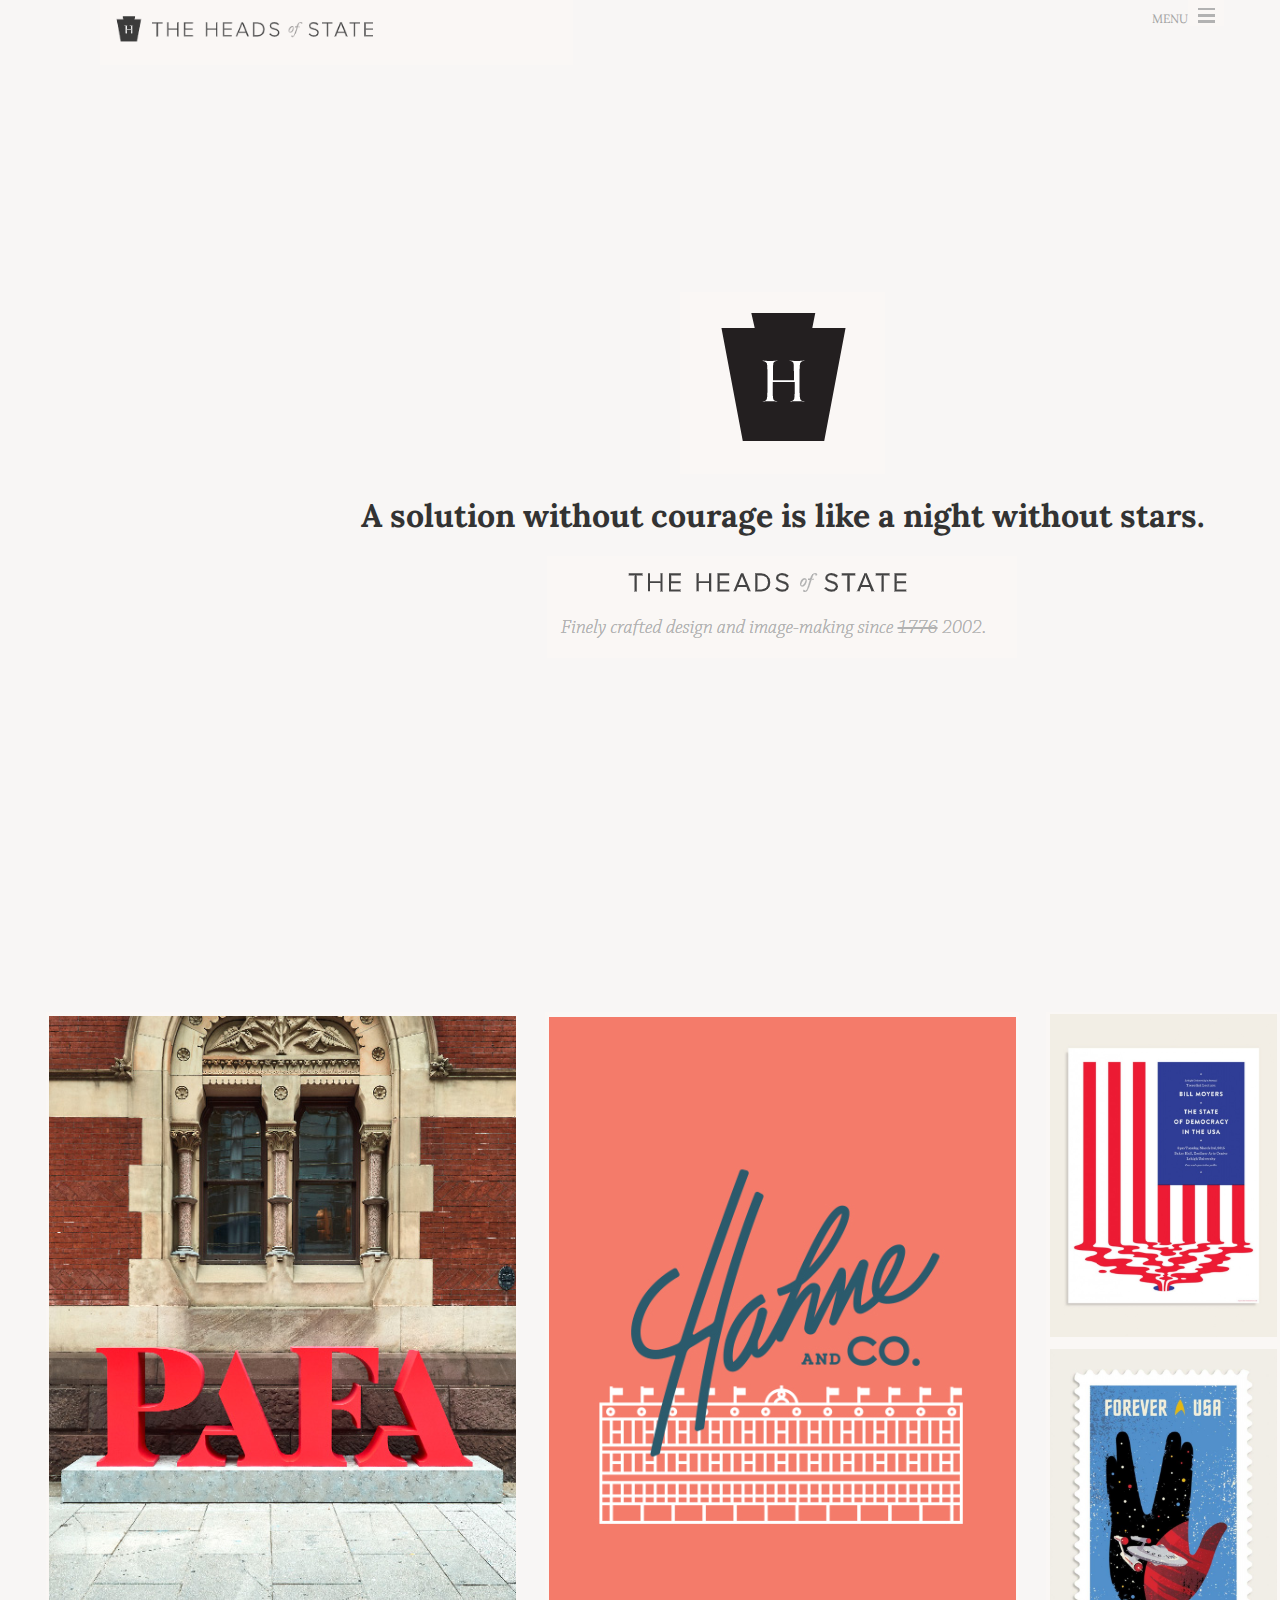
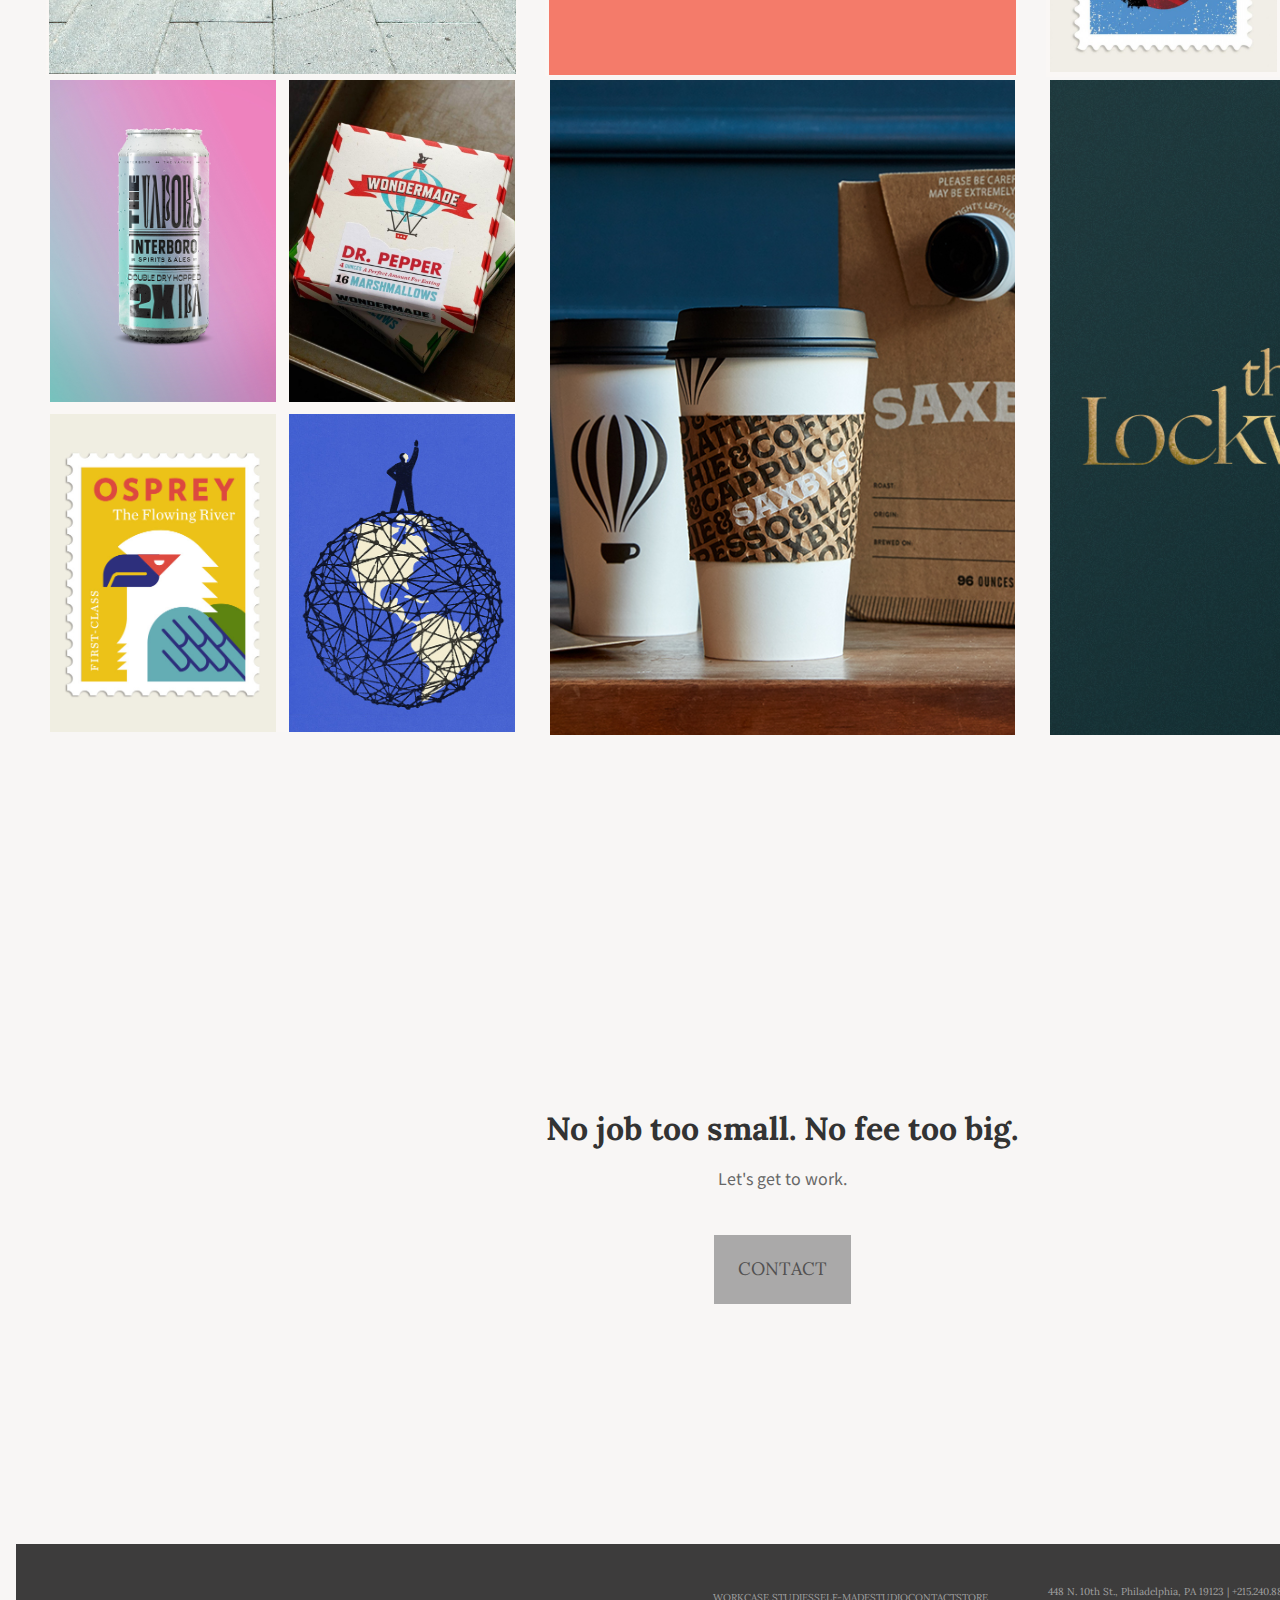
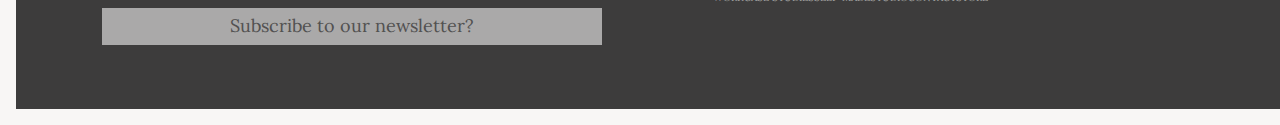
==== index.html @ f1c5b6ec "adding projects to project grid" ====
<!DOCTYPE html>
<html lang="en">
  <head>
    <meta charset="UTF-8">
    <meta name="viewport" content="width=device-width, initial-scale=1.0"/>
    <title>Haley's Website Copy</title>    
    <link href="normalize.css" rel="stylesheet"/>
    <link href="main.css" rel="stylesheet"/>
    <link href="https://fonts.googleapis.com/css?family=Lora|Noto+Sans+JP&display=swap" rel="stylesheet">
  </head>
  <body>
      <div class="container">
        <nav>
            <img class="nav-logo" src="images/navkeystone.png" alt="keystone logo">
           <div class="nav-icon">
                   <p>MENU</p>
                   <img class="menu-icon" src="images/menuicon.png" alt="three line navigation symbol">  
           </div>
         </nav>
        <header>
            <div class="card">
                    <img src="images/headofstatelogo.png">
                    <h1>A solution without courage is like a night without stars.</h1>
                    <img src="images/headofstateyear.png">
            </div>
        </header>
        <section class="card card-projects">
            <div class="item item1">
                <a href="#" ><img src="images/item1.png"></a>
            </div>
            <div class="item item2">
                <img src="images/item2.png">
            </div>
            <div class="item item3">
                <img src="images/item3.png"> 
            </div>
            <div class="item item4">
                <img src="images/item4.png">
            </div>
            <div class="item item5">
                <img src="images/item5.png">
            </div>
            <div class="item item6">
                <img src="images/item6.png">
            </div>
        </section>
        <section>
            <div class="card">
            <h1>No job too small. No fee too big.</h1>
            <p>Let's get to work.</p>
            <button>CONTACT</button>
            </div>
        </section>
        <footer>
            <nav class="footer">
                <button class="button_footer">Subscribe to our newsletter?</button>
                <ul class="container-footer">
                    <li>WORK</li>
                    <li>CASE STUDIES</li>
                    <li>SELF-MADE</li>
                    <li>STUDIO</li>
                    <li>CONTACT</li>
                    <li>STORE</li>
                </ul> 
                <div class="footer-contact"></div>
                <p>448 N. 10th St., Philadelphia, PA 19123 | +215.240.8841</p>
                <p>PROJECTS@THEHEADSOFSTATE.COM</p>
                </div> 
                </nav>
            </footer>
    </body>
    </html>
---- main.css ----
html {
    box-sizing: border-box;
  }

  *,
  *:before,
  *:after {
    box-sizing: inherit;
  }
body{
    font-family: 'Noto Sans JP', sans-serif;
    color: rgb(103, 103, 103);
}
h1{
    font-family: 'Lora', serif;
    color: rgb(51, 51, 51);
}
ul{
    list-style-type: none;
    margin: 1rem;
}
.container{
    display: grid;
    grid-gap: 2rem;
    grid-template-rows: repeat(auto-fit, minmax(100px, 1fr)); 
    background: rgb(248, 246, 245);
}
nav{
    display: flex;
    background-color: rgb(248, 246, 245);
    align-items: stretch;
    flex-direction:row;
    margin-right: 15rem;
    font-family: 'Lora', serif;
    font-size: 12px;
    line-height: 1.1;
    color: rgb(161, 161, 161);
    justify-content: space-evenly;
}
.nav-logo{
    margin-right: 30rem;
    max-height: 65%;
}
.menu-icon{
    display: flex;
    align-items: flex-start;
    margin-right: 0rem;
}
.nav-icon{
    display: flex;
    align-items: flex-start;
    justify-content: right;
    margin-left: 0rem;
}
.card{
    margin: 8rem;
    padding: 2rem;
    display: block;
    text-align: center;
    justify-content: center;
}
.card-projects{
    display:grid;
    grid-template-columns: 500px 500px 500px;
    margin-left: auto;
    margin-right: auto;
    justify-content: center;
}
button{
    font-family: 'Lora', serif;
    font-size: 18px;
    color: rgb(82, 81, 81);
    border: 0;
    text-align: center;
    background: rgb(170, 169, 169);
    padding: 1.5rem;
    margin: 2rem;
}
.button_footer{
    font-family: 'Lora', serif;
    font-size: 18px;
    color: rgb(82, 81, 81);
    border: black 2px;
    text-align: center;
    background: rgb(170, 169, 169);
    padding: .5rem;
    padding-left: 8rem;
    padding-right: 8rem;  
    margin: 2rem;
}   
.container-footer{
    display: flex;
    align-items: stretch;
    flex-direction:row;
    justify-content: space-between;
}

.footer{
    font-size: x-small;
    padding: 2rem;
    background-color: rgb(61, 60, 60);
    flex-flow: wrap;
    margin: 1rem;

}
.footer-contact{
    display: flex;
    align-items: stretch;
    flex-direction:row;
    flex-wrap: wrap;
    justify-content: space-between

}
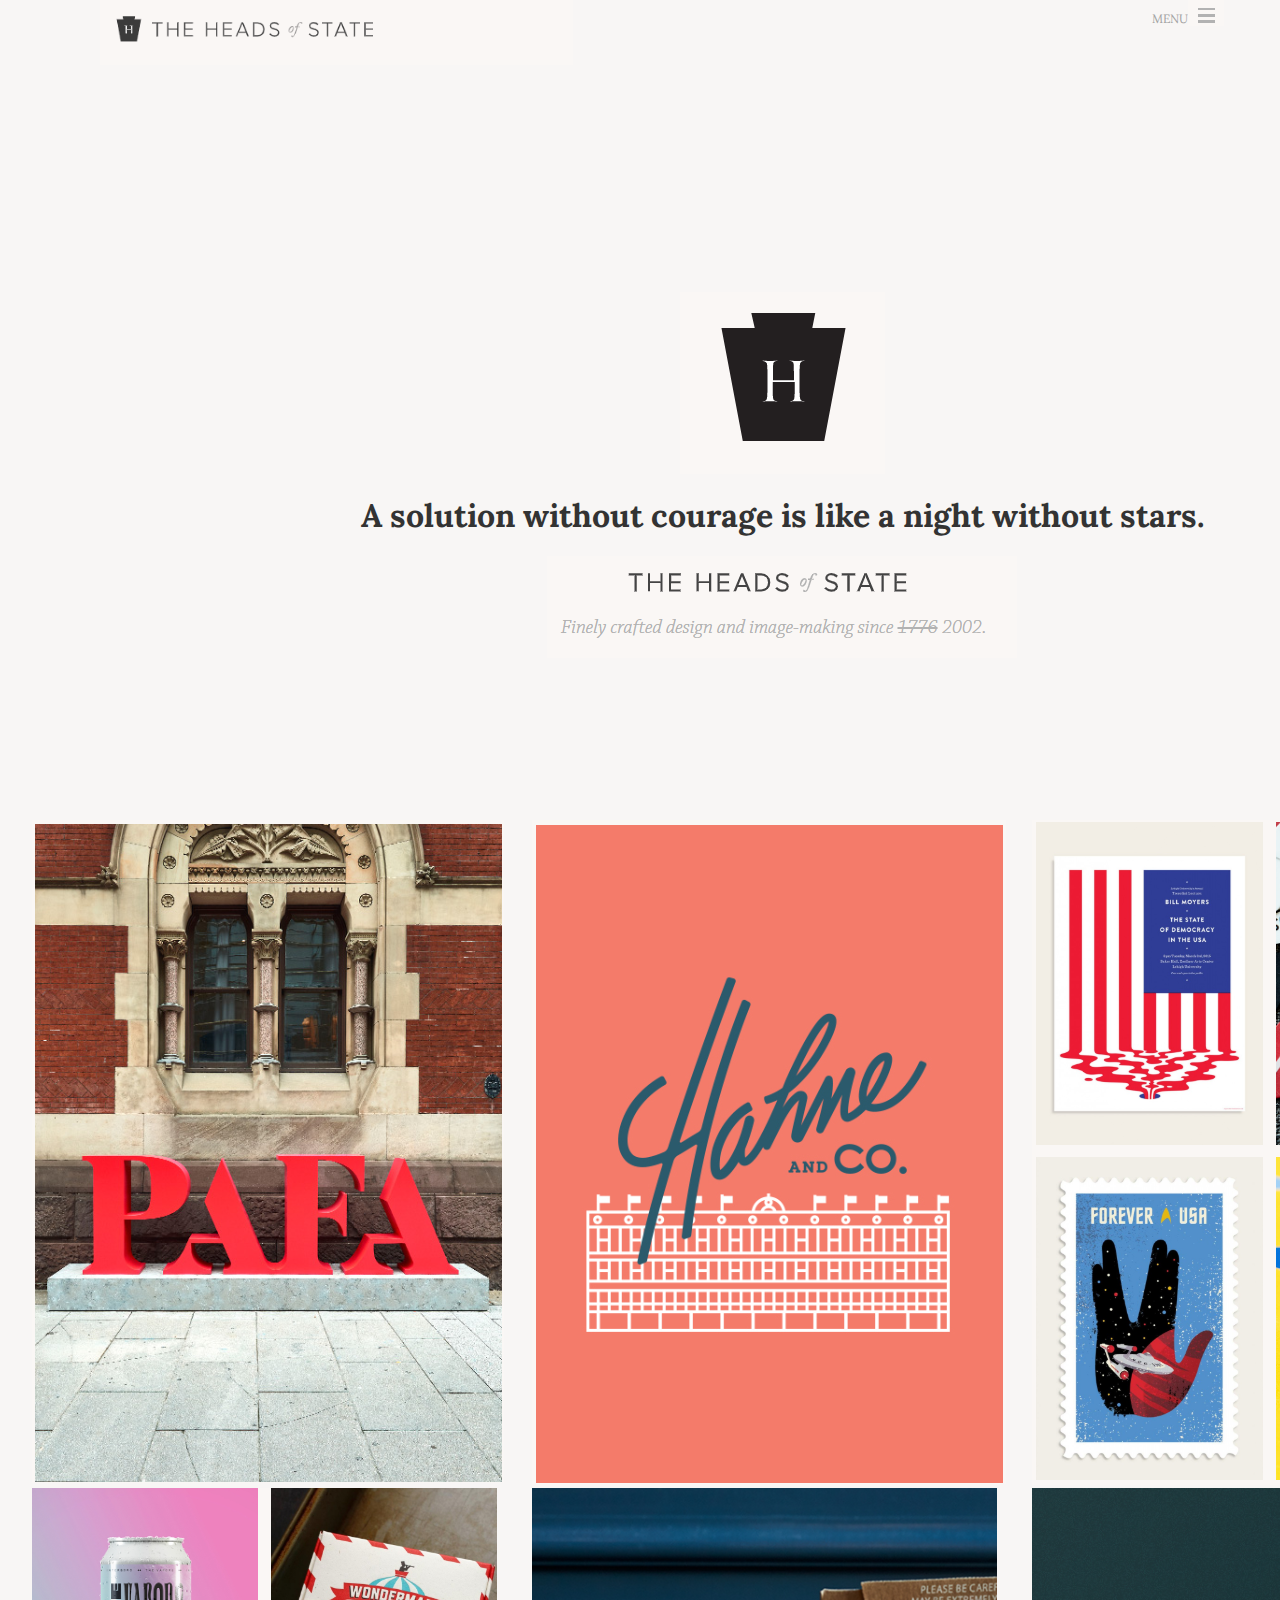
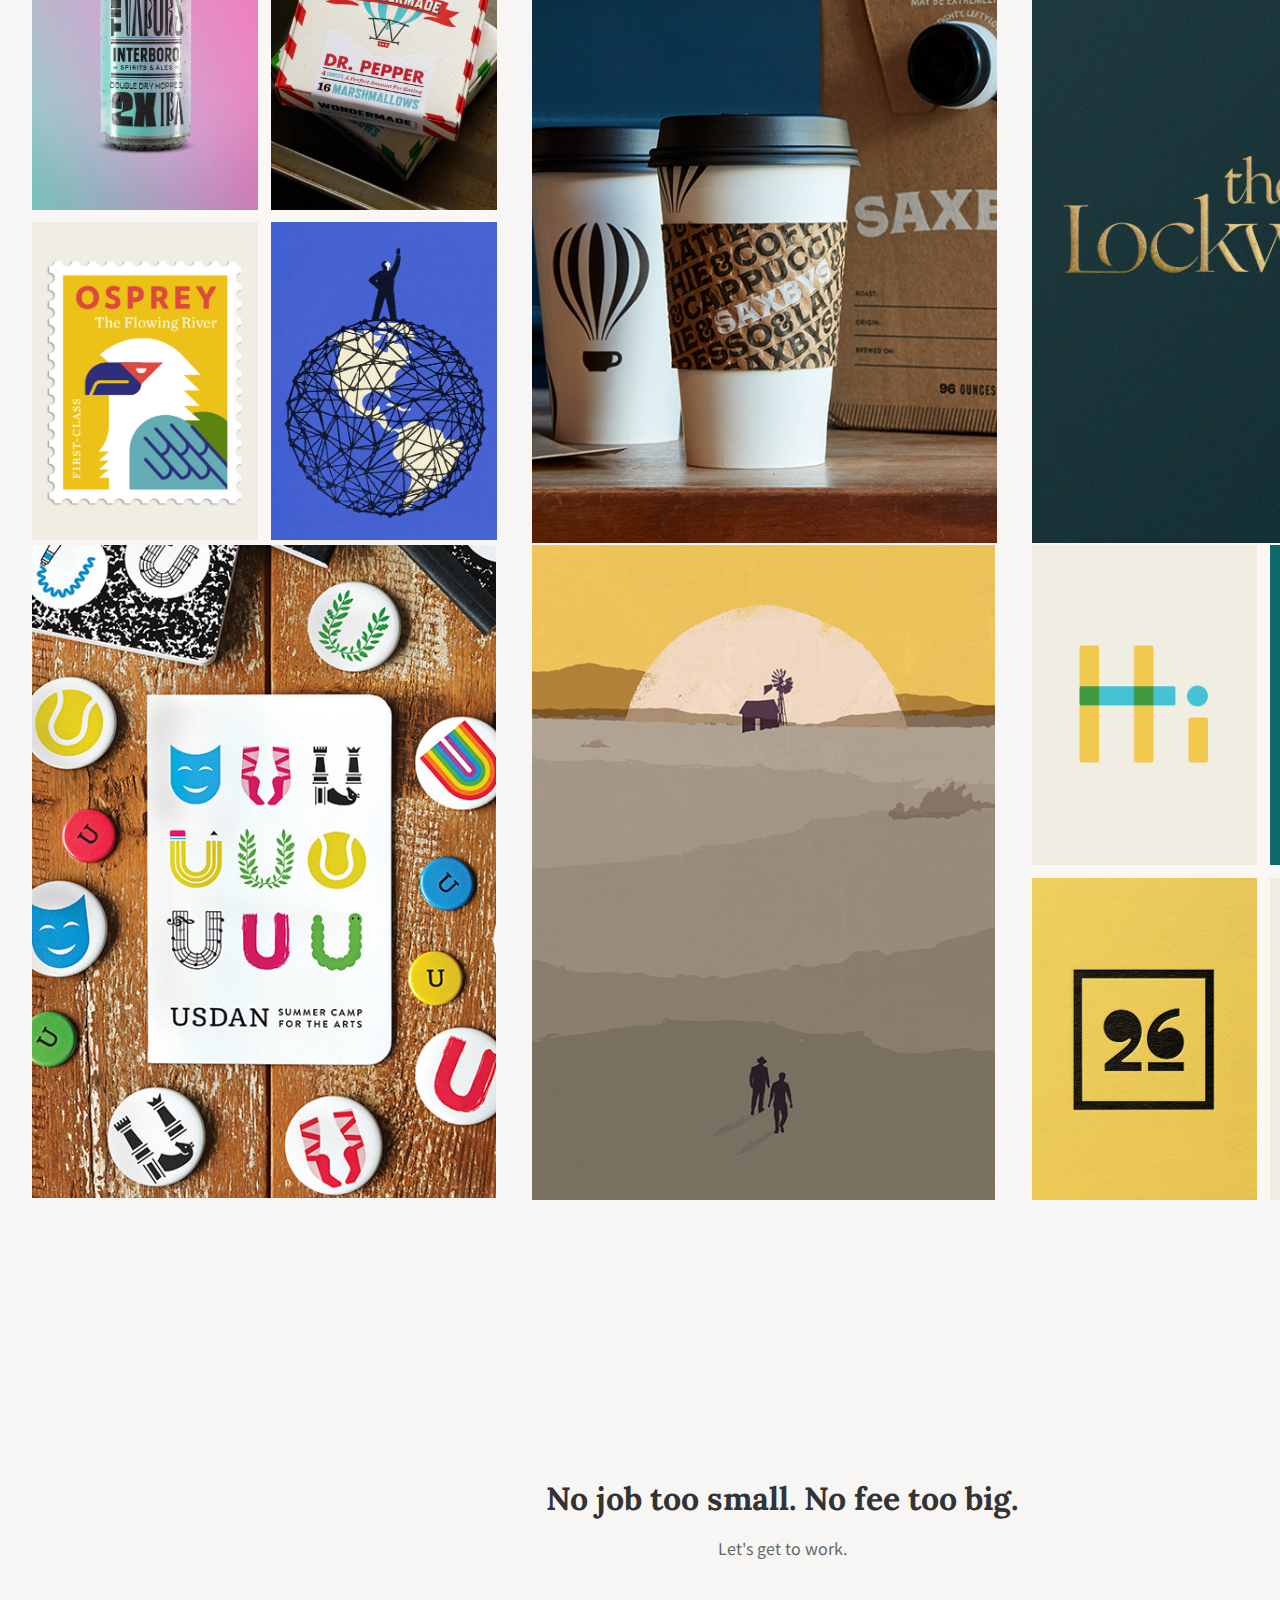
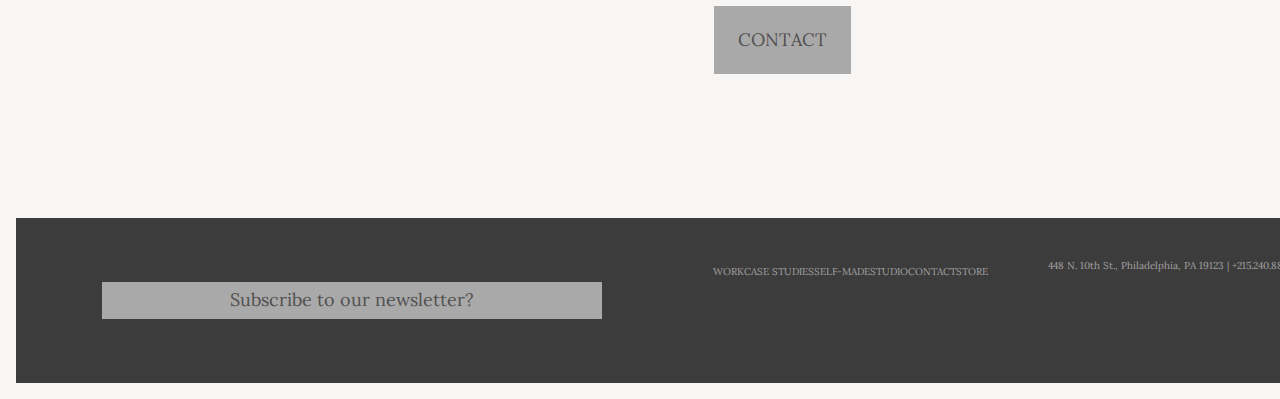
==== commit 10a37f8c: "Adjusted Card Margins and Added More Project Imgs to Grid" ====
--- a/index.html
+++ b/index.html
@@ -43,6 +43,15 @@
             <div class="item item6">
                 <img src="images/item6.png">
             </div>
+            <div class="item item7">
+                <img src="images/item7.png">
+            </div>
+            <div class="item item8">
+                <img src="images/item8.png">
+            </div>
+            <div class="item item9">
+                <img src="images/item9.png">
+            </div>
         </section>
         <section>
             <div class="card">
--- a/main.css
+++ b/main.css
@@ -54,6 +54,7 @@
 }
 .card{
     margin: 8rem;
+    margin-bottom: 2rem;
     padding: 2rem;
     display: block;
     text-align: center;
@@ -62,6 +63,7 @@
 .card-projects{
     display:grid;
     grid-template-columns: 500px 500px 500px;
+    margin-top: 2rem;
     margin-left: auto;
     margin-right: auto;
     justify-content: center;
@@ -75,6 +77,10 @@
     background: rgb(170, 169, 169);
     padding: 1.5rem;
     margin: 2rem;
+}
+.item{
+    max-width: 25%;
+
 }
 .button_footer{
     font-family: 'Lora', serif;
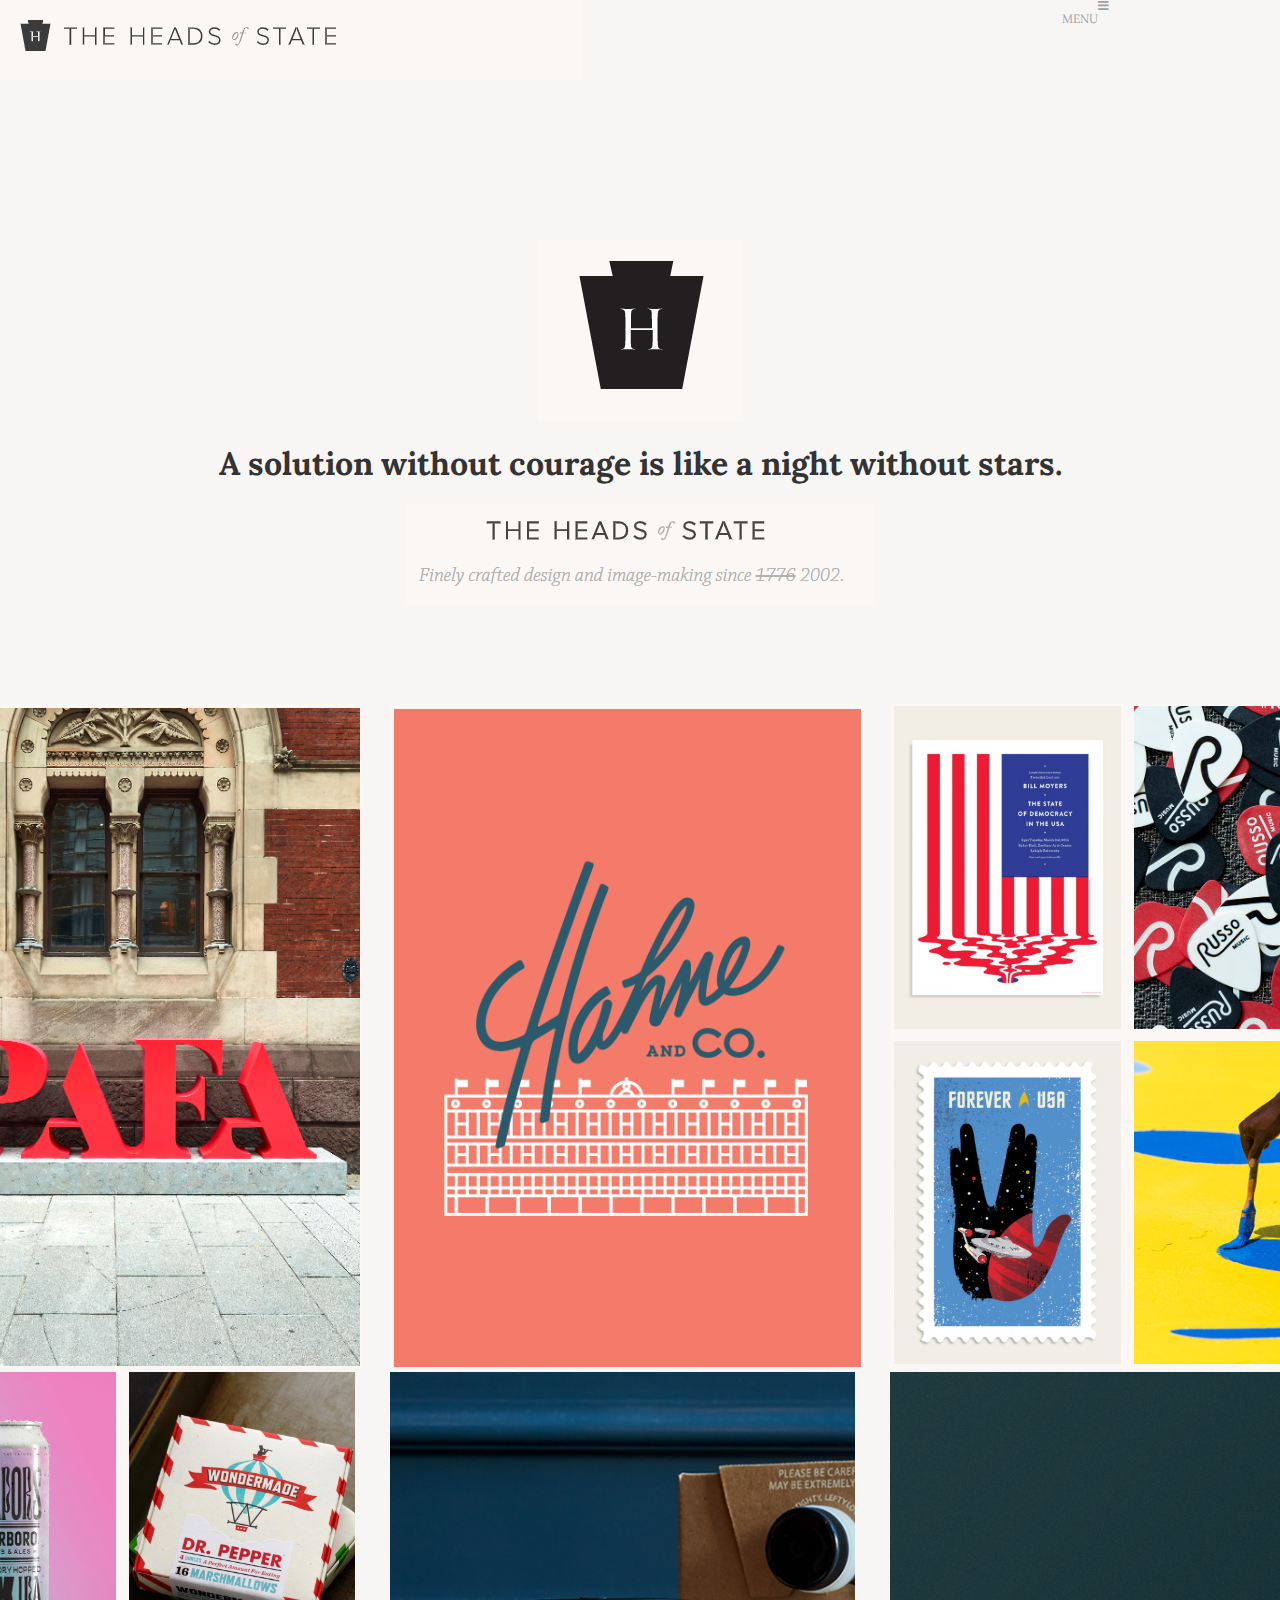
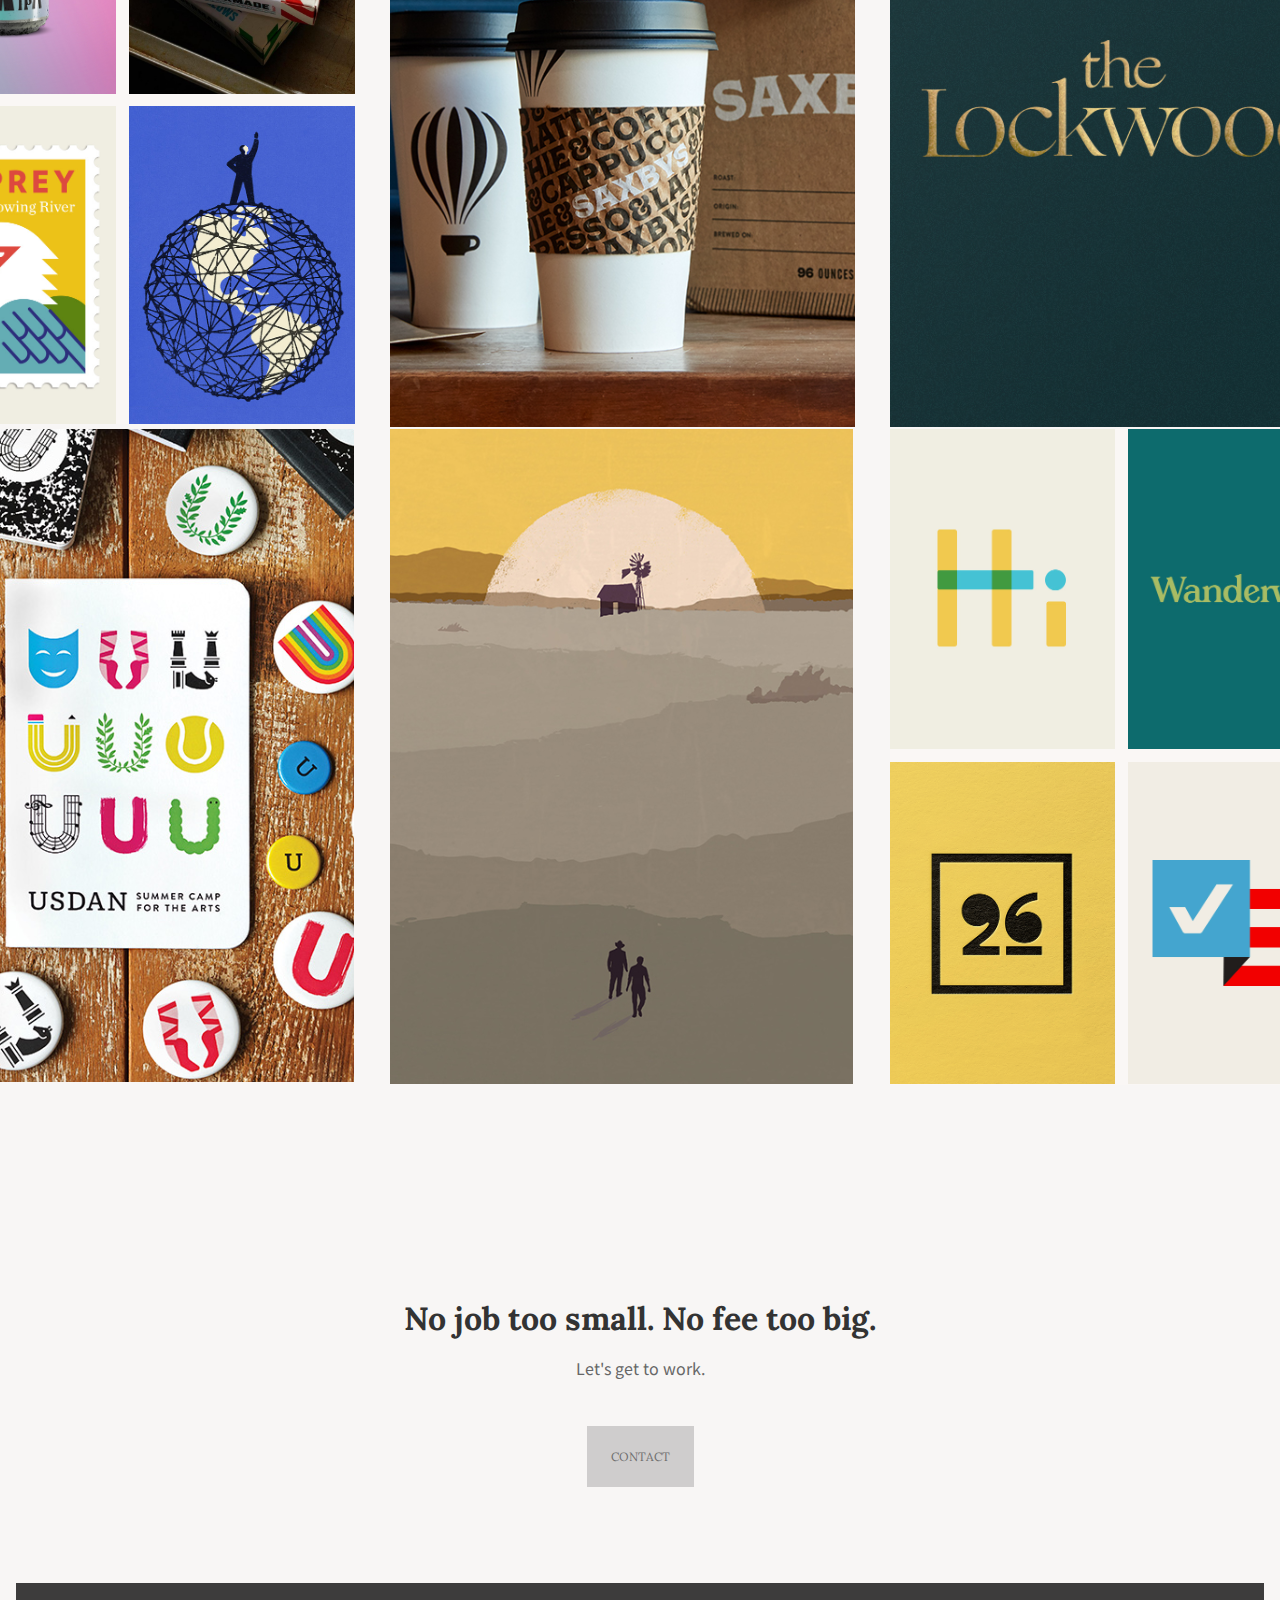
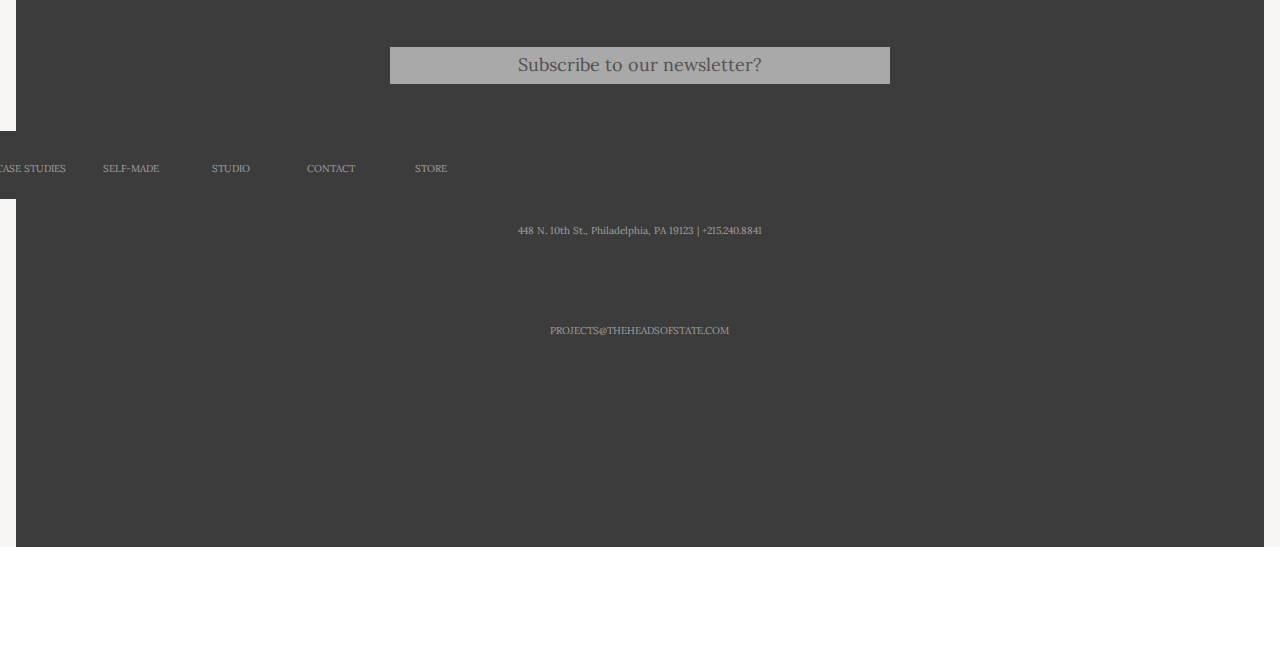
==== commit 37364cbd: "Header on Components Page Fixed" ====
--- a/index.html
+++ b/index.html
@@ -3,10 +3,12 @@
   <head>
     <meta charset="UTF-8">
     <meta name="viewport" content="width=device-width, initial-scale=1.0"/>
-    <title>Haley's Website Copy</title>    
-    <link href="normalize.css" rel="stylesheet"/>
-    <link href="main.css" rel="stylesheet"/>
-    <link href="https://fonts.googleapis.com/css?family=Lora|Noto+Sans+JP&display=swap" rel="stylesheet">
+    <title>Haley's Website Copy</title>
+    <link href="https://fonts.googleapis.com/css?family=Lora%7CNoto+Sans+JP&display=swap" rel="stylesheet"> 
+    <link href="https://fonts.googleapis.com/css?family=Lora|Noto+Sans+JP&display=swap" rel="stylesheet">   
+    <link href="css/normalize.css" rel="stylesheet"/>
+    <link href="css/main.css" rel="stylesheet"/>
+    <link href="fonts/css/all.min.css" rel="stylesheet"/>
   </head>
   <body>
       <div class="container">
@@ -14,43 +16,44 @@
             <img class="nav-logo" src="images/navkeystone.png" alt="keystone logo">
            <div class="nav-icon">
                    <p>MENU</p>
-                   <img class="menu-icon" src="images/menuicon.png" alt="three line navigation symbol">  
+                   <i class="fas fa-bars"></i>
+
            </div>
          </nav>
         <header>
             <div class="card">
-                    <img src="images/headofstatelogo.png">
+                    <img src="images/headofstatelogo.png" alt="head of state logo">
                     <h1>A solution without courage is like a night without stars.</h1>
-                    <img src="images/headofstateyear.png">
+                    <img src="images/headofstateyear.png" alt="head of state year of creation">
             </div>
         </header>
         <section class="card card-projects">
             <div class="item item1">
-                <a href="#" ><img src="images/item1.png"></a>
+                <a href="#" ><img src="images/item1.png" alt="PAFA Project"></a>
             </div>
             <div class="item item2">
-                <img src="images/item2.png">
+                <img src="images/item2.png" alt="hahn and co. project">
             </div>
             <div class="item item3">
-                <img src="images/item3.png"> 
+                <img src="images/item3.png" alt="project image cluster"> 
             </div>
             <div class="item item4">
-                <img src="images/item4.png">
+                <img src="images/item4.png" alt="project image cluster">
             </div>
             <div class="item item5">
-                <img src="images/item5.png">
+                <img src="images/item5.png" alt="saxby's project'">
             </div>
             <div class="item item6">
-                <img src="images/item6.png">
+                <img src="images/item6.png" alt="the lockwood project">
             </div>
             <div class="item item7">
-                <img src="images/item7.png">
+                <img src="images/item7.png" alt="USDAN summer camp Project">
             </div>
             <div class="item item8">
-                <img src="images/item8.png">
+                <img src="images/item8.png" alt="penguin classics project">
             </div>
             <div class="item item9">
-                <img src="images/item9.png">
+                <img src="images/item9.png" alt="project cluster image">
             </div>
         </section>
         <section>
@@ -61,22 +64,22 @@
             </div>
         </section>
         <footer>
-            <nav class="footer">
+            <nav class=" container-footer">
+                <div class="object1">
                 <button class="button_footer">Subscribe to our newsletter?</button>
-                <ul class="container-footer">
-                    <li>WORK</li>
-                    <li>CASE STUDIES</li>
-                    <li>SELF-MADE</li>
-                    <li>STUDIO</li>
-                    <li>CONTACT</li>
-                    <li>STORE</li>
+            </div>
+                <ul class="container-menu">
+                    <li class="object2">WORK</li>
+                    <li class="object3">CASE STUDIES</li>
+                    <li class="object4">SELF-MADE</li>
+                    <li class="object6">STUDIO</li>
+                    <li class="object7">CONTACT</li>
+                    <li class="object8">STORE</li>
                 </ul> 
-                <div class="footer-contact"></div>
-                <p>448 N. 10th St., Philadelphia, PA 19123 | +215.240.8841</p>
-                <p>PROJECTS@THEHEADSOFSTATE.COM</p>
-                </div> 
-                </nav>
-            </footer>
+                <p class="object9">448 N. 10th St., Philadelphia, PA 19123 | +215.240.8841</p>
+                <p class="object10">PROJECTS@THEHEADSOFSTATE.COM</p>
+            </nav>
+        </footer>
     </body>
     </html>
             
--- a/css/main.css
+++ b/css/main.css
@@ -0,0 +1,150 @@
+html {
+    box-sizing: border-box;
+  }
+
+  *,
+  *:before,
+  *:after {
+    box-sizing: inherit;
+  }
+body{
+    font-family: 'Noto Sans JP', sans-serif;
+    color: rgb(103, 103, 103);
+}
+h1{
+    font-family: 'Lora', serif;
+    color: rgb(51, 51, 51);
+}
+ul{
+    list-style-type: none;
+    justify-items: center;
+    margin: 1rem;
+}
+.container{
+ 
+    background: rgb(248, 246, 245);
+}
+nav{
+    display: flex;
+    background-color: rgb(248, 246, 245);
+    align-items: stretch;
+    flex-direction:row;
+    margin-right: 15rem;
+    font-family: 'Lora', serif;
+    font-size: 12px;
+    line-height: 1.1;
+    color: rgb(161, 161, 161);
+    justify-content: space-evenly;
+}
+.nav-logo{
+    margin-right: 30rem;
+    max-height: 65%;
+}
+.menu-icon{
+    display: flex;
+    align-items: flex-start;
+    margin-right: 0rem;
+}
+.nav-icon{
+    display: flex;
+    align-items: flex-start;
+    justify-content: right;
+    margin-left: 0rem;
+}
+.card{
+    margin: 8rem;
+    margin-bottom: 2rem;
+    padding: 2rem;
+    display: block;
+    text-align: center;
+    justify-content: center;
+}
+.card-projects{
+    display:grid;
+    grid-template-columns: 500px 500px 500px;
+    margin-top: 2rem;
+    margin-left: auto;
+    margin-right: auto;
+    justify-content: center;
+}
+button{
+    font-family: 'Lora', serif;
+    font-size: 12px;
+    color: rgb(110, 109, 109);
+    border: 0;
+    text-align: center;
+    background: rgb(207, 205, 205);
+    padding: 1.5rem;
+    margin: 2rem;
+}
+.item{
+    max-width: 25%;
+
+}
+.button_footer{
+    font-family: 'Lora', serif;
+    font-size: 18px;
+    color: rgb(82, 81, 81);
+    border: black 2px;
+    text-align: center;
+    background: rgb(170, 169, 169);
+    padding: .5rem;
+    padding-left: 8rem;
+    padding-right: 8rem;  
+    margin: 2rem;
+}   
+.container-footer{
+    display: grid;
+    grid-template-columns: 100px 100px 100px 100px 100px 100px;
+    grid-template-rows: 100px 100px 100px 100px 100px;
+    align-items: stretch;
+    justify-items: center;
+    font-size: x-small;
+    padding: 2rem;
+    background-color: rgb(61, 60, 60);
+    flex-flow: wrap;
+    margin: 1rem;
+}
+.container-menu{
+    display: grid;
+    grid-template-columns: 100px 100px 100px 100px 100px 100px;
+    grid-template-rows: 100px 100px 100px 100px 100px;
+    align-items: stretch;
+    justify-items: center;
+    font-size: x-small;
+    padding: 2rem;
+    background-color: rgb(61, 60, 60);
+    margin-left: 8rem;
+    margin-right: 8rem;
+}
+
+.object1{
+    grid-column: span 6;
+}
+.object2{
+    grid-row: span 6;
+}
+.object3{
+    grid-row: span 6;
+}
+.object4{
+    grid-row: span 6;
+}
+.object5{
+    grid-row: span 6;
+}
+.object6{
+    grid-row: span 6;
+}
+.object7{
+    grid-row: span 6;
+}
+.object8{
+    grid-row: span 6;
+}
+.object9{
+    grid-column: span 6;
+}
+.object10{
+    grid-column: span 6;
+}--- a/fonts/css/all.min.css
+++ b/fonts/css/all.min.css
@@ -0,0 +1,5 @@
+/*!
+ * Font Awesome Free 5.11.2 by @fontawesome - https://fontawesome.com
+ * License - https://fontawesome.com/license/free (Icons: CC BY 4.0, Fonts: SIL OFL 1.1, Code: MIT License)
+ */
+.fa,.fab,.fad,.fal,.far,.fas{-moz-osx-font-smoothing:grayscale;-webkit-font-smoothing:antialiased;display:inline-block;font-style:normal;font-variant:normal;text-rendering:auto;line-height:1}.fa-lg{font-size:1.33333em;line-height:.75em;vertical-align:-.0667em}.fa-xs{font-size:.75em}.fa-sm{font-size:.875em}.fa-1x{font-size:1em}.fa-2x{font-size:2em}.fa-3x{font-size:3em}.fa-4x{font-size:4em}.fa-5x{font-size:5em}.fa-6x{font-size:6em}.fa-7x{font-size:7em}.fa-8x{font-size:8em}.fa-9x{font-size:9em}.fa-10x{font-size:10em}.fa-fw{text-align:center;width:1.25em}.fa-ul{list-style-type:none;margin-left:2.5em;padding-left:0}.fa-ul>li{position:relative}.fa-li{left:-2em;position:absolute;text-align:center;width:2em;line-height:inherit}.fa-border{border:.08em solid #eee;border-radius:.1em;padding:.2em .25em .15em}.fa-pull-left{float:left}.fa-pull-right{float:right}.fa.fa-pull-left,.fab.fa-pull-left,.fal.fa-pull-left,.far.fa-pull-left,.fas.fa-pull-left{margin-right:.3em}.fa.fa-pull-right,.fab.fa-pull-right,.fal.fa-pull-right,.far.fa-pull-right,.fas.fa-pull-right{margin-left:.3em}.fa-spin{-webkit-animation:fa-spin 2s linear infinite;animation:fa-spin 2s linear infinite}.fa-pulse{-webkit-animation:fa-spin 1s steps(8) infinite;animation:fa-spin 1s steps(8) infinite}@-webkit-keyframes fa-spin{0%{-webkit-transform:rotate(0deg);transform:rotate(0deg)}to{-webkit-transform:rotate(1turn);transform:rotate(1turn)}}@keyframes fa-spin{0%{-webkit-transform:rotate(0deg);transform:rotate(0deg)}to{-webkit-transform:rotate(1turn);transform:rotate(1turn)}}.fa-rotate-90{-ms-filter:"progid:DXImageTransform.Microsoft.BasicImage(rotation=1)";-webkit-transform:rotate(90deg);transform:rotate(90deg)}.fa-rotate-180{-ms-filter:"progid:DXImageTransform.Microsoft.BasicImage(rotation=2)";-webkit-transform:rotate(180deg);transform:rotate(180deg)}.fa-rotate-270{-ms-filter:"progid:DXImageTransform.Microsoft.BasicImage(rotation=3)";-webkit-transform:rotate(270deg);transform:rotate(270deg)}.fa-flip-horizontal{-ms-filter:"progid:DXImageTransform.Microsoft.BasicImage(rotation=0, mirror=1)";-webkit-transform:scaleX(-1);transform:scaleX(-1)}.fa-flip-vertical{-webkit-transform:scaleY(-1);transform:scaleY(-1)}.fa-flip-both,.fa-flip-horizontal.fa-flip-vertical,.fa-flip-vertical{-ms-filter:"progid:DXImageTransform.Microsoft.BasicImage(rotation=2, mirror=1)"}.fa-flip-both,.fa-flip-horizontal.fa-flip-vertical{-webkit-transform:scale(-1);transform:scale(-1)}:root .fa-flip-both,:root .fa-flip-horizontal,:root .fa-flip-vertical,:root .fa-rotate-90,:root .fa-rotate-180,:root .fa-rotate-270{-webkit-filter:none;filter:none}.fa-stack{display:inline-block;height:2em;line-height:2em;position:relative;vertical-align:middle;width:2.5em}.fa-stack-1x,.fa-stack-2x{left:0;position:absolute;text-align:center;width:100%}.fa-stack-1x{line-height:inherit}.fa-stack-2x{font-size:2em}.fa-inverse{color:#fff}.fa-500px:before{content:"\f26e"}.fa-accessible-icon:before{content:"\f368"}.fa-accusoft:before{content:"\f369"}.fa-acquisitions-incorporated:before{content:"\f6af"}.fa-ad:before{content:"\f641"}.fa-address-book:before{content:"\f2b9"}.fa-address-card:before{content:"\f2bb"}.fa-adjust:before{content:"\f042"}.fa-adn:before{content:"\f170"}.fa-adobe:before{content:"\f778"}.fa-adversal:before{content:"\f36a"}.fa-affiliatetheme:before{content:"\f36b"}.fa-air-freshener:before{content:"\f5d0"}.fa-airbnb:before{content:"\f834"}.fa-algolia:before{content:"\f36c"}.fa-align-center:before{content:"\f037"}.fa-align-justify:before{content:"\f039"}.fa-align-left:before{content:"\f036"}.fa-align-right:before{content:"\f038"}.fa-alipay:before{content:"\f642"}.fa-allergies:before{content:"\f461"}.fa-amazon:before{content:"\f270"}.fa-amazon-pay:before{content:"\f42c"}.fa-ambulance:before{content:"\f0f9"}.fa-american-sign-language-interpreting:before{content:"\f2a3"}.fa-amilia:before{content:"\f36d"}.fa-anchor:before{content:"\f13d"}.fa-android:before{content:"\f17b"}.fa-angellist:before{content:"\f209"}.fa-angle-double-down:before{content:"\f103"}.fa-angle-double-left:before{content:"\f100"}.fa-angle-double-right:before{content:"\f101"}.fa-angle-double-up:before{content:"\f102"}.fa-angle-down:before{content:"\f107"}.fa-angle-left:before{content:"\f104"}.fa-angle-right:before{content:"\f105"}.fa-angle-up:before{content:"\f106"}.fa-angry:before{content:"\f556"}.fa-angrycreative:before{content:"\f36e"}.fa-angular:before{content:"\f420"}.fa-ankh:before{content:"\f644"}.fa-app-store:before{content:"\f36f"}.fa-app-store-ios:before{content:"\f370"}.fa-apper:before{content:"\f371"}.fa-apple:before{content:"\f179"}.fa-apple-alt:before{content:"\f5d1"}.fa-apple-pay:before{content:"\f415"}.fa-archive:before{content:"\f187"}.fa-archway:before{content:"\f557"}.fa-arrow-alt-circle-down:before{content:"\f358"}.fa-arrow-alt-circle-left:before{content:"\f359"}.fa-arrow-alt-circle-right:before{content:"\f35a"}.fa-arrow-alt-circle-up:before{content:"\f35b"}.fa-arrow-circle-down:before{content:"\f0ab"}.fa-arrow-circle-left:before{content:"\f0a8"}.fa-arrow-circle-right:before{content:"\f0a9"}.fa-arrow-circle-up:before{content:"\f0aa"}.fa-arrow-down:before{content:"\f063"}.fa-arrow-left:before{content:"\f060"}.fa-arrow-right:before{content:"\f061"}.fa-arrow-up:before{content:"\f062"}.fa-arrows-alt:before{content:"\f0b2"}.fa-arrows-alt-h:before{content:"\f337"}.fa-arrows-alt-v:before{content:"\f338"}.fa-artstation:before{content:"\f77a"}.fa-assistive-listening-systems:before{content:"\f2a2"}.fa-asterisk:before{content:"\f069"}.fa-asymmetrik:before{content:"\f372"}.fa-at:before{content:"\f1fa"}.fa-atlas:before{content:"\f558"}.fa-atlassian:before{content:"\f77b"}.fa-atom:before{content:"\f5d2"}.fa-audible:before{content:"\f373"}.fa-audio-description:before{content:"\f29e"}.fa-autoprefixer:before{content:"\f41c"}.fa-avianex:before{content:"\f374"}.fa-aviato:before{content:"\f421"}.fa-award:before{content:"\f559"}.fa-aws:before{content:"\f375"}.fa-baby:before{content:"\f77c"}.fa-baby-carriage:before{content:"\f77d"}.fa-backspace:before{content:"\f55a"}.fa-backward:before{content:"\f04a"}.fa-bacon:before{content:"\f7e5"}.fa-balance-scale:before{content:"\f24e"}.fa-balance-scale-left:before{content:"\f515"}.fa-balance-scale-right:before{content:"\f516"}.fa-ban:before{content:"\f05e"}.fa-band-aid:before{content:"\f462"}.fa-bandcamp:before{content:"\f2d5"}.fa-barcode:before{content:"\f02a"}.fa-bars:before{content:"\f0c9"}.fa-baseball-ball:before{content:"\f433"}.fa-basketball-ball:before{content:"\f434"}.fa-bath:before{content:"\f2cd"}.fa-battery-empty:before{content:"\f244"}.fa-battery-full:before{content:"\f240"}.fa-battery-half:before{content:"\f242"}.fa-battery-quarter:before{content:"\f243"}.fa-battery-three-quarters:before{content:"\f241"}.fa-battle-net:before{content:"\f835"}.fa-bed:before{content:"\f236"}.fa-beer:before{content:"\f0fc"}.fa-behance:before{content:"\f1b4"}.fa-behance-square:before{content:"\f1b5"}.fa-bell:before{content:"\f0f3"}.fa-bell-slash:before{content:"\f1f6"}.fa-bezier-curve:before{content:"\f55b"}.fa-bible:before{content:"\f647"}.fa-bicycle:before{content:"\f206"}.fa-biking:before{content:"\f84a"}.fa-bimobject:before{content:"\f378"}.fa-binoculars:before{content:"\f1e5"}.fa-biohazard:before{content:"\f780"}.fa-birthday-cake:before{content:"\f1fd"}.fa-bitbucket:before{content:"\f171"}.fa-bitcoin:before{content:"\f379"}.fa-bity:before{content:"\f37a"}.fa-black-tie:before{content:"\f27e"}.fa-blackberry:before{content:"\f37b"}.fa-blender:before{content:"\f517"}.fa-blender-phone:before{content:"\f6b6"}.fa-blind:before{content:"\f29d"}.fa-blog:before{content:"\f781"}.fa-blogger:before{content:"\f37c"}.fa-blogger-b:before{content:"\f37d"}.fa-bluetooth:before{content:"\f293"}.fa-bluetooth-b:before{content:"\f294"}.fa-bold:before{content:"\f032"}.fa-bolt:before{content:"\f0e7"}.fa-bomb:before{content:"\f1e2"}.fa-bone:before{content:"\f5d7"}.fa-bong:before{content:"\f55c"}.fa-book:before{content:"\f02d"}.fa-book-dead:before{content:"\f6b7"}.fa-book-medical:before{content:"\f7e6"}.fa-book-open:before{content:"\f518"}.fa-book-reader:before{content:"\f5da"}.fa-bookmark:before{content:"\f02e"}.fa-bootstrap:before{content:"\f836"}.fa-border-all:before{content:"\f84c"}.fa-border-none:before{content:"\f850"}.fa-border-style:before{content:"\f853"}.fa-bowling-ball:before{content:"\f436"}.fa-box:before{content:"\f466"}.fa-box-open:before{content:"\f49e"}.fa-boxes:before{content:"\f468"}.fa-braille:before{content:"\f2a1"}.fa-brain:before{content:"\f5dc"}.fa-bread-slice:before{content:"\f7ec"}.fa-briefcase:before{content:"\f0b1"}.fa-briefcase-medical:before{content:"\f469"}.fa-broadcast-tower:before{content:"\f519"}.fa-broom:before{content:"\f51a"}.fa-brush:before{content:"\f55d"}.fa-btc:before{content:"\f15a"}.fa-buffer:before{content:"\f837"}.fa-bug:before{content:"\f188"}.fa-building:before{content:"\f1ad"}.fa-bullhorn:before{content:"\f0a1"}.fa-bullseye:before{content:"\f140"}.fa-burn:before{content:"\f46a"}.fa-buromobelexperte:before{content:"\f37f"}.fa-bus:before{content:"\f207"}.fa-bus-alt:before{content:"\f55e"}.fa-business-time:before{content:"\f64a"}.fa-buy-n-large:before{content:"\f8a6"}.fa-buysellads:before{content:"\f20d"}.fa-calculator:before{content:"\f1ec"}.fa-calendar:before{content:"\f133"}.fa-calendar-alt:before{content:"\f073"}.fa-calendar-check:before{content:"\f274"}.fa-calendar-day:before{content:"\f783"}.fa-calendar-minus:before{content:"\f272"}.fa-calendar-plus:before{content:"\f271"}.fa-calendar-times:before{content:"\f273"}.fa-calendar-week:before{content:"\f784"}.fa-camera:before{content:"\f030"}.fa-camera-retro:before{content:"\f083"}.fa-campground:before{content:"\f6bb"}.fa-canadian-maple-leaf:before{content:"\f785"}.fa-candy-cane:before{content:"\f786"}.fa-cannabis:before{content:"\f55f"}.fa-capsules:before{content:"\f46b"}.fa-car:before{content:"\f1b9"}.fa-car-alt:before{content:"\f5de"}.fa-car-battery:before{content:"\f5df"}.fa-car-crash:before{content:"\f5e1"}.fa-car-side:before{content:"\f5e4"}.fa-caret-down:before{content:"\f0d7"}.fa-caret-left:before{content:"\f0d9"}.fa-caret-right:before{content:"\f0da"}.fa-caret-square-down:before{content:"\f150"}.fa-caret-square-left:before{content:"\f191"}.fa-caret-square-right:before{content:"\f152"}.fa-caret-square-up:before{content:"\f151"}.fa-caret-up:before{content:"\f0d8"}.fa-carrot:before{content:"\f787"}.fa-cart-arrow-down:before{content:"\f218"}.fa-cart-plus:before{content:"\f217"}.fa-cash-register:before{content:"\f788"}.fa-cat:before{content:"\f6be"}.fa-cc-amazon-pay:before{content:"\f42d"}.fa-cc-amex:before{content:"\f1f3"}.fa-cc-apple-pay:before{content:"\f416"}.fa-cc-diners-club:before{content:"\f24c"}.fa-cc-discover:before{content:"\f1f2"}.fa-cc-jcb:before{content:"\f24b"}.fa-cc-mastercard:before{content:"\f1f1"}.fa-cc-paypal:before{content:"\f1f4"}.fa-cc-stripe:before{content:"\f1f5"}.fa-cc-visa:before{content:"\f1f0"}.fa-centercode:before{content:"\f380"}.fa-centos:before{content:"\f789"}.fa-certificate:before{content:"\f0a3"}.fa-chair:before{content:"\f6c0"}.fa-chalkboard:before{content:"\f51b"}.fa-chalkboard-teacher:before{content:"\f51c"}.fa-charging-station:before{content:"\f5e7"}.fa-chart-area:before{content:"\f1fe"}.fa-chart-bar:before{content:"\f080"}.fa-chart-line:before{content:"\f201"}.fa-chart-pie:before{content:"\f200"}.fa-check:before{content:"\f00c"}.fa-check-circle:before{content:"\f058"}.fa-check-double:before{content:"\f560"}.fa-check-square:before{content:"\f14a"}.fa-cheese:before{content:"\f7ef"}.fa-chess:before{content:"\f439"}.fa-chess-bishop:before{content:"\f43a"}.fa-chess-board:before{content:"\f43c"}.fa-chess-king:before{content:"\f43f"}.fa-chess-knight:before{content:"\f441"}.fa-chess-pawn:before{content:"\f443"}.fa-chess-queen:before{content:"\f445"}.fa-chess-rook:before{content:"\f447"}.fa-chevron-circle-down:before{content:"\f13a"}.fa-chevron-circle-left:before{content:"\f137"}.fa-chevron-circle-right:before{content:"\f138"}.fa-chevron-circle-up:before{content:"\f139"}.fa-chevron-down:before{content:"\f078"}.fa-chevron-left:before{content:"\f053"}.fa-chevron-right:before{content:"\f054"}.fa-chevron-up:before{content:"\f077"}.fa-child:before{content:"\f1ae"}.fa-chrome:before{content:"\f268"}.fa-chromecast:before{content:"\f838"}.fa-church:before{content:"\f51d"}.fa-circle:before{content:"\f111"}.fa-circle-notch:before{content:"\f1ce"}.fa-city:before{content:"\f64f"}.fa-clinic-medical:before{content:"\f7f2"}.fa-clipboard:before{content:"\f328"}.fa-clipboard-check:before{content:"\f46c"}.fa-clipboard-list:before{content:"\f46d"}.fa-clock:before{content:"\f017"}.fa-clone:before{content:"\f24d"}.fa-closed-captioning:before{content:"\f20a"}.fa-cloud:before{content:"\f0c2"}.fa-cloud-download-alt:before{content:"\f381"}.fa-cloud-meatball:before{content:"\f73b"}.fa-cloud-moon:before{content:"\f6c3"}.fa-cloud-moon-rain:before{content:"\f73c"}.fa-cloud-rain:before{content:"\f73d"}.fa-cloud-showers-heavy:before{content:"\f740"}.fa-cloud-sun:before{content:"\f6c4"}.fa-cloud-sun-rain:before{content:"\f743"}.fa-cloud-upload-alt:before{content:"\f382"}.fa-cloudscale:before{content:"\f383"}.fa-cloudsmith:before{content:"\f384"}.fa-cloudversify:before{content:"\f385"}.fa-cocktail:before{content:"\f561"}.fa-code:before{content:"\f121"}.fa-code-branch:before{content:"\f126"}.fa-codepen:before{content:"\f1cb"}.fa-codiepie:before{content:"\f284"}.fa-coffee:before{content:"\f0f4"}.fa-cog:before{content:"\f013"}.fa-cogs:before{content:"\f085"}.fa-coins:before{content:"\f51e"}.fa-columns:before{content:"\f0db"}.fa-comment:before{content:"\f075"}.fa-comment-alt:before{content:"\f27a"}.fa-comment-dollar:before{content:"\f651"}.fa-comment-dots:before{content:"\f4ad"}.fa-comment-medical:before{content:"\f7f5"}.fa-comment-slash:before{content:"\f4b3"}.fa-comments:before{content:"\f086"}.fa-comments-dollar:before{content:"\f653"}.fa-compact-disc:before{content:"\f51f"}.fa-compass:before{content:"\f14e"}.fa-compress:before{content:"\f066"}.fa-compress-arrows-alt:before{content:"\f78c"}.fa-concierge-bell:before{content:"\f562"}.fa-confluence:before{content:"\f78d"}.fa-connectdevelop:before{content:"\f20e"}.fa-contao:before{content:"\f26d"}.fa-cookie:before{content:"\f563"}.fa-cookie-bite:before{content:"\f564"}.fa-copy:before{content:"\f0c5"}.fa-copyright:before{content:"\f1f9"}.fa-cotton-bureau:before{content:"\f89e"}.fa-couch:before{content:"\f4b8"}.fa-cpanel:before{content:"\f388"}.fa-creative-commons:before{content:"\f25e"}.fa-creative-commons-by:before{content:"\f4e7"}.fa-creative-commons-nc:before{content:"\f4e8"}.fa-creative-commons-nc-eu:before{content:"\f4e9"}.fa-creative-commons-nc-jp:before{content:"\f4ea"}.fa-creative-commons-nd:before{content:"\f4eb"}.fa-creative-commons-pd:before{content:"\f4ec"}.fa-creative-commons-pd-alt:before{content:"\f4ed"}.fa-creative-commons-remix:before{content:"\f4ee"}.fa-creative-commons-sa:before{content:"\f4ef"}.fa-creative-commons-sampling:before{content:"\f4f0"}.fa-creative-commons-sampling-plus:before{content:"\f4f1"}.fa-creative-commons-share:before{content:"\f4f2"}.fa-creative-commons-zero:before{content:"\f4f3"}.fa-credit-card:before{content:"\f09d"}.fa-critical-role:before{content:"\f6c9"}.fa-crop:before{content:"\f125"}.fa-crop-alt:before{content:"\f565"}.fa-cross:before{content:"\f654"}.fa-crosshairs:before{content:"\f05b"}.fa-crow:before{content:"\f520"}.fa-crown:before{content:"\f521"}.fa-crutch:before{content:"\f7f7"}.fa-css3:before{content:"\f13c"}.fa-css3-alt:before{content:"\f38b"}.fa-cube:before{content:"\f1b2"}.fa-cubes:before{content:"\f1b3"}.fa-cut:before{content:"\f0c4"}.fa-cuttlefish:before{content:"\f38c"}.fa-d-and-d:before{content:"\f38d"}.fa-d-and-d-beyond:before{content:"\f6ca"}.fa-dashcube:before{content:"\f210"}.fa-database:before{content:"\f1c0"}.fa-deaf:before{content:"\f2a4"}.fa-delicious:before{content:"\f1a5"}.fa-democrat:before{content:"\f747"}.fa-deploydog:before{content:"\f38e"}.fa-deskpro:before{content:"\f38f"}.fa-desktop:before{content:"\f108"}.fa-dev:before{content:"\f6cc"}.fa-deviantart:before{content:"\f1bd"}.fa-dharmachakra:before{content:"\f655"}.fa-dhl:before{content:"\f790"}.fa-diagnoses:before{content:"\f470"}.fa-diaspora:before{content:"\f791"}.fa-dice:before{content:"\f522"}.fa-dice-d20:before{content:"\f6cf"}.fa-dice-d6:before{content:"\f6d1"}.fa-dice-five:before{content:"\f523"}.fa-dice-four:before{content:"\f524"}.fa-dice-one:before{content:"\f525"}.fa-dice-six:before{content:"\f526"}.fa-dice-three:before{content:"\f527"}.fa-dice-two:before{content:"\f528"}.fa-digg:before{content:"\f1a6"}.fa-digital-ocean:before{content:"\f391"}.fa-digital-tachograph:before{content:"\f566"}.fa-directions:before{content:"\f5eb"}.fa-discord:before{content:"\f392"}.fa-discourse:before{content:"\f393"}.fa-divide:before{content:"\f529"}.fa-dizzy:before{content:"\f567"}.fa-dna:before{content:"\f471"}.fa-dochub:before{content:"\f394"}.fa-docker:before{content:"\f395"}.fa-dog:before{content:"\f6d3"}.fa-dollar-sign:before{content:"\f155"}.fa-dolly:before{content:"\f472"}.fa-dolly-flatbed:before{content:"\f474"}.fa-donate:before{content:"\f4b9"}.fa-door-closed:before{content:"\f52a"}.fa-door-open:before{content:"\f52b"}.fa-dot-circle:before{content:"\f192"}.fa-dove:before{content:"\f4ba"}.fa-download:before{content:"\f019"}.fa-draft2digital:before{content:"\f396"}.fa-drafting-compass:before{content:"\f568"}.fa-dragon:before{content:"\f6d5"}.fa-draw-polygon:before{content:"\f5ee"}.fa-dribbble:before{content:"\f17d"}.fa-dribbble-square:before{content:"\f397"}.fa-dropbox:before{content:"\f16b"}.fa-drum:before{content:"\f569"}.fa-drum-steelpan:before{content:"\f56a"}.fa-drumstick-bite:before{content:"\f6d7"}.fa-drupal:before{content:"\f1a9"}.fa-dumbbell:before{content:"\f44b"}.fa-dumpster:before{content:"\f793"}.fa-dumpster-fire:before{content:"\f794"}.fa-dungeon:before{content:"\f6d9"}.fa-dyalog:before{content:"\f399"}.fa-earlybirds:before{content:"\f39a"}.fa-ebay:before{content:"\f4f4"}.fa-edge:before{content:"\f282"}.fa-edit:before{content:"\f044"}.fa-egg:before{content:"\f7fb"}.fa-eject:before{content:"\f052"}.fa-elementor:before{content:"\f430"}.fa-ellipsis-h:before{content:"\f141"}.fa-ellipsis-v:before{content:"\f142"}.fa-ello:before{content:"\f5f1"}.fa-ember:before{content:"\f423"}.fa-empire:before{content:"\f1d1"}.fa-envelope:before{content:"\f0e0"}.fa-envelope-open:before{content:"\f2b6"}.fa-envelope-open-text:before{content:"\f658"}.fa-envelope-square:before{content:"\f199"}.fa-envira:before{content:"\f299"}.fa-equals:before{content:"\f52c"}.fa-eraser:before{content:"\f12d"}.fa-erlang:before{content:"\f39d"}.fa-ethereum:before{content:"\f42e"}.fa-ethernet:before{content:"\f796"}.fa-etsy:before{content:"\f2d7"}.fa-euro-sign:before{content:"\f153"}.fa-evernote:before{content:"\f839"}.fa-exchange-alt:before{content:"\f362"}.fa-exclamation:before{content:"\f12a"}.fa-exclamation-circle:before{content:"\f06a"}.fa-exclamation-triangle:before{content:"\f071"}.fa-expand:before{content:"\f065"}.fa-expand-arrows-alt:before{content:"\f31e"}.fa-expeditedssl:before{content:"\f23e"}.fa-external-link-alt:before{content:"\f35d"}.fa-external-link-square-alt:before{content:"\f360"}.fa-eye:before{content:"\f06e"}.fa-eye-dropper:before{content:"\f1fb"}.fa-eye-slash:before{content:"\f070"}.fa-facebook:before{content:"\f09a"}.fa-facebook-f:before{content:"\f39e"}.fa-facebook-messenger:before{content:"\f39f"}.fa-facebook-square:before{content:"\f082"}.fa-fan:before{content:"\f863"}.fa-fantasy-flight-games:before{content:"\f6dc"}.fa-fast-backward:before{content:"\f049"}.fa-fast-forward:before{content:"\f050"}.fa-fax:before{content:"\f1ac"}.fa-feather:before{content:"\f52d"}.fa-feather-alt:before{content:"\f56b"}.fa-fedex:before{content:"\f797"}.fa-fedora:before{content:"\f798"}.fa-female:before{content:"\f182"}.fa-fighter-jet:before{content:"\f0fb"}.fa-figma:before{content:"\f799"}.fa-file:before{content:"\f15b"}.fa-file-alt:before{content:"\f15c"}.fa-file-archive:before{content:"\f1c6"}.fa-file-audio:before{content:"\f1c7"}.fa-file-code:before{content:"\f1c9"}.fa-file-contract:before{content:"\f56c"}.fa-file-csv:before{content:"\f6dd"}.fa-file-download:before{content:"\f56d"}.fa-file-excel:before{content:"\f1c3"}.fa-file-export:before{content:"\f56e"}.fa-file-image:before{content:"\f1c5"}.fa-file-import:before{content:"\f56f"}.fa-file-invoice:before{content:"\f570"}.fa-file-invoice-dollar:before{content:"\f571"}.fa-file-medical:before{content:"\f477"}.fa-file-medical-alt:before{content:"\f478"}.fa-file-pdf:before{content:"\f1c1"}.fa-file-powerpoint:before{content:"\f1c4"}.fa-file-prescription:before{content:"\f572"}.fa-file-signature:before{content:"\f573"}.fa-file-upload:before{content:"\f574"}.fa-file-video:before{content:"\f1c8"}.fa-file-word:before{content:"\f1c2"}.fa-fill:before{content:"\f575"}.fa-fill-drip:before{content:"\f576"}.fa-film:before{content:"\f008"}.fa-filter:before{content:"\f0b0"}.fa-fingerprint:before{content:"\f577"}.fa-fire:before{content:"\f06d"}.fa-fire-alt:before{content:"\f7e4"}.fa-fire-extinguisher:before{content:"\f134"}.fa-firefox:before{content:"\f269"}.fa-first-aid:before{content:"\f479"}.fa-first-order:before{content:"\f2b0"}.fa-first-order-alt:before{content:"\f50a"}.fa-firstdraft:before{content:"\f3a1"}.fa-fish:before{content:"\f578"}.fa-fist-raised:before{content:"\f6de"}.fa-flag:before{content:"\f024"}.fa-flag-checkered:before{content:"\f11e"}.fa-flag-usa:before{content:"\f74d"}.fa-flask:before{content:"\f0c3"}.fa-flickr:before{content:"\f16e"}.fa-flipboard:before{content:"\f44d"}.fa-flushed:before{content:"\f579"}.fa-fly:before{content:"\f417"}.fa-folder:before{content:"\f07b"}.fa-folder-minus:before{content:"\f65d"}.fa-folder-open:before{content:"\f07c"}.fa-folder-plus:before{content:"\f65e"}.fa-font:before{content:"\f031"}.fa-font-awesome:before{content:"\f2b4"}.fa-font-awesome-alt:before{content:"\f35c"}.fa-font-awesome-flag:before{content:"\f425"}.fa-font-awesome-logo-full:before{content:"\f4e6"}.fa-fonticons:before{content:"\f280"}.fa-fonticons-fi:before{content:"\f3a2"}.fa-football-ball:before{content:"\f44e"}.fa-fort-awesome:before{content:"\f286"}.fa-fort-awesome-alt:before{content:"\f3a3"}.fa-forumbee:before{content:"\f211"}.fa-forward:before{content:"\f04e"}.fa-foursquare:before{content:"\f180"}.fa-free-code-camp:before{content:"\f2c5"}.fa-freebsd:before{content:"\f3a4"}.fa-frog:before{content:"\f52e"}.fa-frown:before{content:"\f119"}.fa-frown-open:before{content:"\f57a"}.fa-fulcrum:before{content:"\f50b"}.fa-funnel-dollar:before{content:"\f662"}.fa-futbol:before{content:"\f1e3"}.fa-galactic-republic:before{content:"\f50c"}.fa-galactic-senate:before{content:"\f50d"}.fa-gamepad:before{content:"\f11b"}.fa-gas-pump:before{content:"\f52f"}.fa-gavel:before{content:"\f0e3"}.fa-gem:before{content:"\f3a5"}.fa-genderless:before{content:"\f22d"}.fa-get-pocket:before{content:"\f265"}.fa-gg:before{content:"\f260"}.fa-gg-circle:before{content:"\f261"}.fa-ghost:before{content:"\f6e2"}.fa-gift:before{content:"\f06b"}.fa-gifts:before{content:"\f79c"}.fa-git:before{content:"\f1d3"}.fa-git-alt:before{content:"\f841"}.fa-git-square:before{content:"\f1d2"}.fa-github:before{content:"\f09b"}.fa-github-alt:before{content:"\f113"}.fa-github-square:before{content:"\f092"}.fa-gitkraken:before{content:"\f3a6"}.fa-gitlab:before{content:"\f296"}.fa-gitter:before{content:"\f426"}.fa-glass-cheers:before{content:"\f79f"}.fa-glass-martini:before{content:"\f000"}.fa-glass-martini-alt:before{content:"\f57b"}.fa-glass-whiskey:before{content:"\f7a0"}.fa-glasses:before{content:"\f530"}.fa-glide:before{content:"\f2a5"}.fa-glide-g:before{content:"\f2a6"}.fa-globe:before{content:"\f0ac"}.fa-globe-africa:before{content:"\f57c"}.fa-globe-americas:before{content:"\f57d"}.fa-globe-asia:before{content:"\f57e"}.fa-globe-europe:before{content:"\f7a2"}.fa-gofore:before{content:"\f3a7"}.fa-golf-ball:before{content:"\f450"}.fa-goodreads:before{content:"\f3a8"}.fa-goodreads-g:before{content:"\f3a9"}.fa-google:before{content:"\f1a0"}.fa-google-drive:before{content:"\f3aa"}.fa-google-play:before{content:"\f3ab"}.fa-google-plus:before{content:"\f2b3"}.fa-google-plus-g:before{content:"\f0d5"}.fa-google-plus-square:before{content:"\f0d4"}.fa-google-wallet:before{content:"\f1ee"}.fa-gopuram:before{content:"\f664"}.fa-graduation-cap:before{content:"\f19d"}.fa-gratipay:before{content:"\f184"}.fa-grav:before{content:"\f2d6"}.fa-greater-than:before{content:"\f531"}.fa-greater-than-equal:before{content:"\f532"}.fa-grimace:before{content:"\f57f"}.fa-grin:before{content:"\f580"}.fa-grin-alt:before{content:"\f581"}.fa-grin-beam:before{content:"\f582"}.fa-grin-beam-sweat:before{content:"\f583"}.fa-grin-hearts:before{content:"\f584"}.fa-grin-squint:before{content:"\f585"}.fa-grin-squint-tears:before{content:"\f586"}.fa-grin-stars:before{content:"\f587"}.fa-grin-tears:before{content:"\f588"}.fa-grin-tongue:before{content:"\f589"}.fa-grin-tongue-squint:before{content:"\f58a"}.fa-grin-tongue-wink:before{content:"\f58b"}.fa-grin-wink:before{content:"\f58c"}.fa-grip-horizontal:before{content:"\f58d"}.fa-grip-lines:before{content:"\f7a4"}.fa-grip-lines-vertical:before{content:"\f7a5"}.fa-grip-vertical:before{content:"\f58e"}.fa-gripfire:before{content:"\f3ac"}.fa-grunt:before{content:"\f3ad"}.fa-guitar:before{content:"\f7a6"}.fa-gulp:before{content:"\f3ae"}.fa-h-square:before{content:"\f0fd"}.fa-hacker-news:before{content:"\f1d4"}.fa-hacker-news-square:before{content:"\f3af"}.fa-hackerrank:before{content:"\f5f7"}.fa-hamburger:before{content:"\f805"}.fa-hammer:before{content:"\f6e3"}.fa-hamsa:before{content:"\f665"}.fa-hand-holding:before{content:"\f4bd"}.fa-hand-holding-heart:before{content:"\f4be"}.fa-hand-holding-usd:before{content:"\f4c0"}.fa-hand-lizard:before{content:"\f258"}.fa-hand-middle-finger:before{content:"\f806"}.fa-hand-paper:before{content:"\f256"}.fa-hand-peace:before{content:"\f25b"}.fa-hand-point-down:before{content:"\f0a7"}.fa-hand-point-left:before{content:"\f0a5"}.fa-hand-point-right:before{content:"\f0a4"}.fa-hand-point-up:before{content:"\f0a6"}.fa-hand-pointer:before{content:"\f25a"}.fa-hand-rock:before{content:"\f255"}.fa-hand-scissors:before{content:"\f257"}.fa-hand-spock:before{content:"\f259"}.fa-hands:before{content:"\f4c2"}.fa-hands-helping:before{content:"\f4c4"}.fa-handshake:before{content:"\f2b5"}.fa-hanukiah:before{content:"\f6e6"}.fa-hard-hat:before{content:"\f807"}.fa-hashtag:before{content:"\f292"}.fa-hat-cowboy:before{content:"\f8c0"}.fa-hat-cowboy-side:before{content:"\f8c1"}.fa-hat-wizard:before{content:"\f6e8"}.fa-haykal:before{content:"\f666"}.fa-hdd:before{content:"\f0a0"}.fa-heading:before{content:"\f1dc"}.fa-headphones:before{content:"\f025"}.fa-headphones-alt:before{content:"\f58f"}.fa-headset:before{content:"\f590"}.fa-heart:before{content:"\f004"}.fa-heart-broken:before{content:"\f7a9"}.fa-heartbeat:before{content:"\f21e"}.fa-helicopter:before{content:"\f533"}.fa-highlighter:before{content:"\f591"}.fa-hiking:before{content:"\f6ec"}.fa-hippo:before{content:"\f6ed"}.fa-hips:before{content:"\f452"}.fa-hire-a-helper:before{content:"\f3b0"}.fa-history:before{content:"\f1da"}.fa-hockey-puck:before{content:"\f453"}.fa-holly-berry:before{content:"\f7aa"}.fa-home:before{content:"\f015"}.fa-hooli:before{content:"\f427"}.fa-hornbill:before{content:"\f592"}.fa-horse:before{content:"\f6f0"}.fa-horse-head:before{content:"\f7ab"}.fa-hospital:before{content:"\f0f8"}.fa-hospital-alt:before{content:"\f47d"}.fa-hospital-symbol:before{content:"\f47e"}.fa-hot-tub:before{content:"\f593"}.fa-hotdog:before{content:"\f80f"}.fa-hotel:before{content:"\f594"}.fa-hotjar:before{content:"\f3b1"}.fa-hourglass:before{content:"\f254"}.fa-hourglass-end:before{content:"\f253"}.fa-hourglass-half:before{content:"\f252"}.fa-hourglass-start:before{content:"\f251"}.fa-house-damage:before{content:"\f6f1"}.fa-houzz:before{content:"\f27c"}.fa-hryvnia:before{content:"\f6f2"}.fa-html5:before{content:"\f13b"}.fa-hubspot:before{content:"\f3b2"}.fa-i-cursor:before{content:"\f246"}.fa-ice-cream:before{content:"\f810"}.fa-icicles:before{content:"\f7ad"}.fa-icons:before{content:"\f86d"}.fa-id-badge:before{content:"\f2c1"}.fa-id-card:before{content:"\f2c2"}.fa-id-card-alt:before{content:"\f47f"}.fa-igloo:before{content:"\f7ae"}.fa-image:before{content:"\f03e"}.fa-images:before{content:"\f302"}.fa-imdb:before{content:"\f2d8"}.fa-inbox:before{content:"\f01c"}.fa-indent:before{content:"\f03c"}.fa-industry:before{content:"\f275"}.fa-infinity:before{content:"\f534"}.fa-info:before{content:"\f129"}.fa-info-circle:before{content:"\f05a"}.fa-instagram:before{content:"\f16d"}.fa-intercom:before{content:"\f7af"}.fa-internet-explorer:before{content:"\f26b"}.fa-invision:before{content:"\f7b0"}.fa-ioxhost:before{content:"\f208"}.fa-italic:before{content:"\f033"}.fa-itch-io:before{content:"\f83a"}.fa-itunes:before{content:"\f3b4"}.fa-itunes-note:before{content:"\f3b5"}.fa-java:before{content:"\f4e4"}.fa-jedi:before{content:"\f669"}.fa-jedi-order:before{content:"\f50e"}.fa-jenkins:before{content:"\f3b6"}.fa-jira:before{content:"\f7b1"}.fa-joget:before{content:"\f3b7"}.fa-joint:before{content:"\f595"}.fa-joomla:before{content:"\f1aa"}.fa-journal-whills:before{content:"\f66a"}.fa-js:before{content:"\f3b8"}.fa-js-square:before{content:"\f3b9"}.fa-jsfiddle:before{content:"\f1cc"}.fa-kaaba:before{content:"\f66b"}.fa-kaggle:before{content:"\f5fa"}.fa-key:before{content:"\f084"}.fa-keybase:before{content:"\f4f5"}.fa-keyboard:before{content:"\f11c"}.fa-keycdn:before{content:"\f3ba"}.fa-khanda:before{content:"\f66d"}.fa-kickstarter:before{content:"\f3bb"}.fa-kickstarter-k:before{content:"\f3bc"}.fa-kiss:before{content:"\f596"}.fa-kiss-beam:before{content:"\f597"}.fa-kiss-wink-heart:before{content:"\f598"}.fa-kiwi-bird:before{content:"\f535"}.fa-korvue:before{content:"\f42f"}.fa-landmark:before{content:"\f66f"}.fa-language:before{content:"\f1ab"}.fa-laptop:before{content:"\f109"}.fa-laptop-code:before{content:"\f5fc"}.fa-laptop-medical:before{content:"\f812"}.fa-laravel:before{content:"\f3bd"}.fa-lastfm:before{content:"\f202"}.fa-lastfm-square:before{content:"\f203"}.fa-laugh:before{content:"\f599"}.fa-laugh-beam:before{content:"\f59a"}.fa-laugh-squint:before{content:"\f59b"}.fa-laugh-wink:before{content:"\f59c"}.fa-layer-group:before{content:"\f5fd"}.fa-leaf:before{content:"\f06c"}.fa-leanpub:before{content:"\f212"}.fa-lemon:before{content:"\f094"}.fa-less:before{content:"\f41d"}.fa-less-than:before{content:"\f536"}.fa-less-than-equal:before{content:"\f537"}.fa-level-down-alt:before{content:"\f3be"}.fa-level-up-alt:before{content:"\f3bf"}.fa-life-ring:before{content:"\f1cd"}.fa-lightbulb:before{content:"\f0eb"}.fa-line:before{content:"\f3c0"}.fa-link:before{content:"\f0c1"}.fa-linkedin:before{content:"\f08c"}.fa-linkedin-in:before{content:"\f0e1"}.fa-linode:before{content:"\f2b8"}.fa-linux:before{content:"\f17c"}.fa-lira-sign:before{content:"\f195"}.fa-list:before{content:"\f03a"}.fa-list-alt:before{content:"\f022"}.fa-list-ol:before{content:"\f0cb"}.fa-list-ul:before{content:"\f0ca"}.fa-location-arrow:before{content:"\f124"}.fa-lock:before{content:"\f023"}.fa-lock-open:before{content:"\f3c1"}.fa-long-arrow-alt-down:before{content:"\f309"}.fa-long-arrow-alt-left:before{content:"\f30a"}.fa-long-arrow-alt-right:before{content:"\f30b"}.fa-long-arrow-alt-up:before{content:"\f30c"}.fa-low-vision:before{content:"\f2a8"}.fa-luggage-cart:before{content:"\f59d"}.fa-lyft:before{content:"\f3c3"}.fa-magento:before{content:"\f3c4"}.fa-magic:before{content:"\f0d0"}.fa-magnet:before{content:"\f076"}.fa-mail-bulk:before{content:"\f674"}.fa-mailchimp:before{content:"\f59e"}.fa-male:before{content:"\f183"}.fa-mandalorian:before{content:"\f50f"}.fa-map:before{content:"\f279"}.fa-map-marked:before{content:"\f59f"}.fa-map-marked-alt:before{content:"\f5a0"}.fa-map-marker:before{content:"\f041"}.fa-map-marker-alt:before{content:"\f3c5"}.fa-map-pin:before{content:"\f276"}.fa-map-signs:before{content:"\f277"}.fa-markdown:before{content:"\f60f"}.fa-marker:before{content:"\f5a1"}.fa-mars:before{content:"\f222"}.fa-mars-double:before{content:"\f227"}.fa-mars-stroke:before{content:"\f229"}.fa-mars-stroke-h:before{content:"\f22b"}.fa-mars-stroke-v:before{content:"\f22a"}.fa-mask:before{content:"\f6fa"}.fa-mastodon:before{content:"\f4f6"}.fa-maxcdn:before{content:"\f136"}.fa-mdb:before{content:"\f8ca"}.fa-medal:before{content:"\f5a2"}.fa-medapps:before{content:"\f3c6"}.fa-medium:before{content:"\f23a"}.fa-medium-m:before{content:"\f3c7"}.fa-medkit:before{content:"\f0fa"}.fa-medrt:before{content:"\f3c8"}.fa-meetup:before{content:"\f2e0"}.fa-megaport:before{content:"\f5a3"}.fa-meh:before{content:"\f11a"}.fa-meh-blank:before{content:"\f5a4"}.fa-meh-rolling-eyes:before{content:"\f5a5"}.fa-memory:before{content:"\f538"}.fa-mendeley:before{content:"\f7b3"}.fa-menorah:before{content:"\f676"}.fa-mercury:before{content:"\f223"}.fa-meteor:before{content:"\f753"}.fa-microchip:before{content:"\f2db"}.fa-microphone:before{content:"\f130"}.fa-microphone-alt:before{content:"\f3c9"}.fa-microphone-alt-slash:before{content:"\f539"}.fa-microphone-slash:before{content:"\f131"}.fa-microscope:before{content:"\f610"}.fa-microsoft:before{content:"\f3ca"}.fa-minus:before{content:"\f068"}.fa-minus-circle:before{content:"\f056"}.fa-minus-square:before{content:"\f146"}.fa-mitten:before{content:"\f7b5"}.fa-mix:before{content:"\f3cb"}.fa-mixcloud:before{content:"\f289"}.fa-mizuni:before{content:"\f3cc"}.fa-mobile:before{content:"\f10b"}.fa-mobile-alt:before{content:"\f3cd"}.fa-modx:before{content:"\f285"}.fa-monero:before{content:"\f3d0"}.fa-money-bill:before{content:"\f0d6"}.fa-money-bill-alt:before{content:"\f3d1"}.fa-money-bill-wave:before{content:"\f53a"}.fa-money-bill-wave-alt:before{content:"\f53b"}.fa-money-check:before{content:"\f53c"}.fa-money-check-alt:before{content:"\f53d"}.fa-monument:before{content:"\f5a6"}.fa-moon:before{content:"\f186"}.fa-mortar-pestle:before{content:"\f5a7"}.fa-mosque:before{content:"\f678"}.fa-motorcycle:before{content:"\f21c"}.fa-mountain:before{content:"\f6fc"}.fa-mouse:before{content:"\f8cc"}.fa-mouse-pointer:before{content:"\f245"}.fa-mug-hot:before{content:"\f7b6"}.fa-music:before{content:"\f001"}.fa-napster:before{content:"\f3d2"}.fa-neos:before{content:"\f612"}.fa-network-wired:before{content:"\f6ff"}.fa-neuter:before{content:"\f22c"}.fa-newspaper:before{content:"\f1ea"}.fa-nimblr:before{content:"\f5a8"}.fa-node:before{content:"\f419"}.fa-node-js:before{content:"\f3d3"}.fa-not-equal:before{content:"\f53e"}.fa-notes-medical:before{content:"\f481"}.fa-npm:before{content:"\f3d4"}.fa-ns8:before{content:"\f3d5"}.fa-nutritionix:before{content:"\f3d6"}.fa-object-group:before{content:"\f247"}.fa-object-ungroup:before{content:"\f248"}.fa-odnoklassniki:before{content:"\f263"}.fa-odnoklassniki-square:before{content:"\f264"}.fa-oil-can:before{content:"\f613"}.fa-old-republic:before{content:"\f510"}.fa-om:before{content:"\f679"}.fa-opencart:before{content:"\f23d"}.fa-openid:before{content:"\f19b"}.fa-opera:before{content:"\f26a"}.fa-optin-monster:before{content:"\f23c"}.fa-orcid:before{content:"\f8d2"}.fa-osi:before{content:"\f41a"}.fa-otter:before{content:"\f700"}.fa-outdent:before{content:"\f03b"}.fa-page4:before{content:"\f3d7"}.fa-pagelines:before{content:"\f18c"}.fa-pager:before{content:"\f815"}.fa-paint-brush:before{content:"\f1fc"}.fa-paint-roller:before{content:"\f5aa"}.fa-palette:before{content:"\f53f"}.fa-palfed:before{content:"\f3d8"}.fa-pallet:before{content:"\f482"}.fa-paper-plane:before{content:"\f1d8"}.fa-paperclip:before{content:"\f0c6"}.fa-parachute-box:before{content:"\f4cd"}.fa-paragraph:before{content:"\f1dd"}.fa-parking:before{content:"\f540"}.fa-passport:before{content:"\f5ab"}.fa-pastafarianism:before{content:"\f67b"}.fa-paste:before{content:"\f0ea"}.fa-patreon:before{content:"\f3d9"}.fa-pause:before{content:"\f04c"}.fa-pause-circle:before{content:"\f28b"}.fa-paw:before{content:"\f1b0"}.fa-paypal:before{content:"\f1ed"}.fa-peace:before{content:"\f67c"}.fa-pen:before{content:"\f304"}.fa-pen-alt:before{content:"\f305"}.fa-pen-fancy:before{content:"\f5ac"}.fa-pen-nib:before{content:"\f5ad"}.fa-pen-square:before{content:"\f14b"}.fa-pencil-alt:before{content:"\f303"}.fa-pencil-ruler:before{content:"\f5ae"}.fa-penny-arcade:before{content:"\f704"}.fa-people-carry:before{content:"\f4ce"}.fa-pepper-hot:before{content:"\f816"}.fa-percent:before{content:"\f295"}.fa-percentage:before{content:"\f541"}.fa-periscope:before{content:"\f3da"}.fa-person-booth:before{content:"\f756"}.fa-phabricator:before{content:"\f3db"}.fa-phoenix-framework:before{content:"\f3dc"}.fa-phoenix-squadron:before{content:"\f511"}.fa-phone:before{content:"\f095"}.fa-phone-alt:before{content:"\f879"}.fa-phone-slash:before{content:"\f3dd"}.fa-phone-square:before{content:"\f098"}.fa-phone-square-alt:before{content:"\f87b"}.fa-phone-volume:before{content:"\f2a0"}.fa-photo-video:before{content:"\f87c"}.fa-php:before{content:"\f457"}.fa-pied-piper:before{content:"\f2ae"}.fa-pied-piper-alt:before{content:"\f1a8"}.fa-pied-piper-hat:before{content:"\f4e5"}.fa-pied-piper-pp:before{content:"\f1a7"}.fa-piggy-bank:before{content:"\f4d3"}.fa-pills:before{content:"\f484"}.fa-pinterest:before{content:"\f0d2"}.fa-pinterest-p:before{content:"\f231"}.fa-pinterest-square:before{content:"\f0d3"}.fa-pizza-slice:before{content:"\f818"}.fa-place-of-worship:before{content:"\f67f"}.fa-plane:before{content:"\f072"}.fa-plane-arrival:before{content:"\f5af"}.fa-plane-departure:before{content:"\f5b0"}.fa-play:before{content:"\f04b"}.fa-play-circle:before{content:"\f144"}.fa-playstation:before{content:"\f3df"}.fa-plug:before{content:"\f1e6"}.fa-plus:before{content:"\f067"}.fa-plus-circle:before{content:"\f055"}.fa-plus-square:before{content:"\f0fe"}.fa-podcast:before{content:"\f2ce"}.fa-poll:before{content:"\f681"}.fa-poll-h:before{content:"\f682"}.fa-poo:before{content:"\f2fe"}.fa-poo-storm:before{content:"\f75a"}.fa-poop:before{content:"\f619"}.fa-portrait:before{content:"\f3e0"}.fa-pound-sign:before{content:"\f154"}.fa-power-off:before{content:"\f011"}.fa-pray:before{content:"\f683"}.fa-praying-hands:before{content:"\f684"}.fa-prescription:before{content:"\f5b1"}.fa-prescription-bottle:before{content:"\f485"}.fa-prescription-bottle-alt:before{content:"\f486"}.fa-print:before{content:"\f02f"}.fa-procedures:before{content:"\f487"}.fa-product-hunt:before{content:"\f288"}.fa-project-diagram:before{content:"\f542"}.fa-pushed:before{content:"\f3e1"}.fa-puzzle-piece:before{content:"\f12e"}.fa-python:before{content:"\f3e2"}.fa-qq:before{content:"\f1d6"}.fa-qrcode:before{content:"\f029"}.fa-question:before{content:"\f128"}.fa-question-circle:before{content:"\f059"}.fa-quidditch:before{content:"\f458"}.fa-quinscape:before{content:"\f459"}.fa-quora:before{content:"\f2c4"}.fa-quote-left:before{content:"\f10d"}.fa-quote-right:before{content:"\f10e"}.fa-quran:before{content:"\f687"}.fa-r-project:before{content:"\f4f7"}.fa-radiation:before{content:"\f7b9"}.fa-radiation-alt:before{content:"\f7ba"}.fa-rainbow:before{content:"\f75b"}.fa-random:before{content:"\f074"}.fa-raspberry-pi:before{content:"\f7bb"}.fa-ravelry:before{content:"\f2d9"}.fa-react:before{content:"\f41b"}.fa-reacteurope:before{content:"\f75d"}.fa-readme:before{content:"\f4d5"}.fa-rebel:before{content:"\f1d0"}.fa-receipt:before{content:"\f543"}.fa-record-vinyl:before{content:"\f8d9"}.fa-recycle:before{content:"\f1b8"}.fa-red-river:before{content:"\f3e3"}.fa-reddit:before{content:"\f1a1"}.fa-reddit-alien:before{content:"\f281"}.fa-reddit-square:before{content:"\f1a2"}.fa-redhat:before{content:"\f7bc"}.fa-redo:before{content:"\f01e"}.fa-redo-alt:before{content:"\f2f9"}.fa-registered:before{content:"\f25d"}.fa-remove-format:before{content:"\f87d"}.fa-renren:before{content:"\f18b"}.fa-reply:before{content:"\f3e5"}.fa-reply-all:before{content:"\f122"}.fa-replyd:before{content:"\f3e6"}.fa-republican:before{content:"\f75e"}.fa-researchgate:before{content:"\f4f8"}.fa-resolving:before{content:"\f3e7"}.fa-restroom:before{content:"\f7bd"}.fa-retweet:before{content:"\f079"}.fa-rev:before{content:"\f5b2"}.fa-ribbon:before{content:"\f4d6"}.fa-ring:before{content:"\f70b"}.fa-road:before{content:"\f018"}.fa-robot:before{content:"\f544"}.fa-rocket:before{content:"\f135"}.fa-rocketchat:before{content:"\f3e8"}.fa-rockrms:before{content:"\f3e9"}.fa-route:before{content:"\f4d7"}.fa-rss:before{content:"\f09e"}.fa-rss-square:before{content:"\f143"}.fa-ruble-sign:before{content:"\f158"}.fa-ruler:before{content:"\f545"}.fa-ruler-combined:before{content:"\f546"}.fa-ruler-horizontal:before{content:"\f547"}.fa-ruler-vertical:before{content:"\f548"}.fa-running:before{content:"\f70c"}.fa-rupee-sign:before{content:"\f156"}.fa-sad-cry:before{content:"\f5b3"}.fa-sad-tear:before{content:"\f5b4"}.fa-safari:before{content:"\f267"}.fa-salesforce:before{content:"\f83b"}.fa-sass:before{content:"\f41e"}.fa-satellite:before{content:"\f7bf"}.fa-satellite-dish:before{content:"\f7c0"}.fa-save:before{content:"\f0c7"}.fa-schlix:before{content:"\f3ea"}.fa-school:before{content:"\f549"}.fa-screwdriver:before{content:"\f54a"}.fa-scribd:before{content:"\f28a"}.fa-scroll:before{content:"\f70e"}.fa-sd-card:before{content:"\f7c2"}.fa-search:before{content:"\f002"}.fa-search-dollar:before{content:"\f688"}.fa-search-location:before{content:"\f689"}.fa-search-minus:before{content:"\f010"}.fa-search-plus:before{content:"\f00e"}.fa-searchengin:before{content:"\f3eb"}.fa-seedling:before{content:"\f4d8"}.fa-sellcast:before{content:"\f2da"}.fa-sellsy:before{content:"\f213"}.fa-server:before{content:"\f233"}.fa-servicestack:before{content:"\f3ec"}.fa-shapes:before{content:"\f61f"}.fa-share:before{content:"\f064"}.fa-share-alt:before{content:"\f1e0"}.fa-share-alt-square:before{content:"\f1e1"}.fa-share-square:before{content:"\f14d"}.fa-shekel-sign:before{content:"\f20b"}.fa-shield-alt:before{content:"\f3ed"}.fa-ship:before{content:"\f21a"}.fa-shipping-fast:before{content:"\f48b"}.fa-shirtsinbulk:before{content:"\f214"}.fa-shoe-prints:before{content:"\f54b"}.fa-shopping-bag:before{content:"\f290"}.fa-shopping-basket:before{content:"\f291"}.fa-shopping-cart:before{content:"\f07a"}.fa-shopware:before{content:"\f5b5"}.fa-shower:before{content:"\f2cc"}.fa-shuttle-van:before{content:"\f5b6"}.fa-sign:before{content:"\f4d9"}.fa-sign-in-alt:before{content:"\f2f6"}.fa-sign-language:before{content:"\f2a7"}.fa-sign-out-alt:before{content:"\f2f5"}.fa-signal:before{content:"\f012"}.fa-signature:before{content:"\f5b7"}.fa-sim-card:before{content:"\f7c4"}.fa-simplybuilt:before{content:"\f215"}.fa-sistrix:before{content:"\f3ee"}.fa-sitemap:before{content:"\f0e8"}.fa-sith:before{content:"\f512"}.fa-skating:before{content:"\f7c5"}.fa-sketch:before{content:"\f7c6"}.fa-skiing:before{content:"\f7c9"}.fa-skiing-nordic:before{content:"\f7ca"}.fa-skull:before{content:"\f54c"}.fa-skull-crossbones:before{content:"\f714"}.fa-skyatlas:before{content:"\f216"}.fa-skype:before{content:"\f17e"}.fa-slack:before{content:"\f198"}.fa-slack-hash:before{content:"\f3ef"}.fa-slash:before{content:"\f715"}.fa-sleigh:before{content:"\f7cc"}.fa-sliders-h:before{content:"\f1de"}.fa-slideshare:before{content:"\f1e7"}.fa-smile:before{content:"\f118"}.fa-smile-beam:before{content:"\f5b8"}.fa-smile-wink:before{content:"\f4da"}.fa-smog:before{content:"\f75f"}.fa-smoking:before{content:"\f48d"}.fa-smoking-ban:before{content:"\f54d"}.fa-sms:before{content:"\f7cd"}.fa-snapchat:before{content:"\f2ab"}.fa-snapchat-ghost:before{content:"\f2ac"}.fa-snapchat-square:before{content:"\f2ad"}.fa-snowboarding:before{content:"\f7ce"}.fa-snowflake:before{content:"\f2dc"}.fa-snowman:before{content:"\f7d0"}.fa-snowplow:before{content:"\f7d2"}.fa-socks:before{content:"\f696"}.fa-solar-panel:before{content:"\f5ba"}.fa-sort:before{content:"\f0dc"}.fa-sort-alpha-down:before{content:"\f15d"}.fa-sort-alpha-down-alt:before{content:"\f881"}.fa-sort-alpha-up:before{content:"\f15e"}.fa-sort-alpha-up-alt:before{content:"\f882"}.fa-sort-amount-down:before{content:"\f160"}.fa-sort-amount-down-alt:before{content:"\f884"}.fa-sort-amount-up:before{content:"\f161"}.fa-sort-amount-up-alt:before{content:"\f885"}.fa-sort-down:before{content:"\f0dd"}.fa-sort-numeric-down:before{content:"\f162"}.fa-sort-numeric-down-alt:before{content:"\f886"}.fa-sort-numeric-up:before{content:"\f163"}.fa-sort-numeric-up-alt:before{content:"\f887"}.fa-sort-up:before{content:"\f0de"}.fa-soundcloud:before{content:"\f1be"}.fa-sourcetree:before{content:"\f7d3"}.fa-spa:before{content:"\f5bb"}.fa-space-shuttle:before{content:"\f197"}.fa-speakap:before{content:"\f3f3"}.fa-speaker-deck:before{content:"\f83c"}.fa-spell-check:before{content:"\f891"}.fa-spider:before{content:"\f717"}.fa-spinner:before{content:"\f110"}.fa-splotch:before{content:"\f5bc"}.fa-spotify:before{content:"\f1bc"}.fa-spray-can:before{content:"\f5bd"}.fa-square:before{content:"\f0c8"}.fa-square-full:before{content:"\f45c"}.fa-square-root-alt:before{content:"\f698"}.fa-squarespace:before{content:"\f5be"}.fa-stack-exchange:before{content:"\f18d"}.fa-stack-overflow:before{content:"\f16c"}.fa-stackpath:before{content:"\f842"}.fa-stamp:before{content:"\f5bf"}.fa-star:before{content:"\f005"}.fa-star-and-crescent:before{content:"\f699"}.fa-star-half:before{content:"\f089"}.fa-star-half-alt:before{content:"\f5c0"}.fa-star-of-david:before{content:"\f69a"}.fa-star-of-life:before{content:"\f621"}.fa-staylinked:before{content:"\f3f5"}.fa-steam:before{content:"\f1b6"}.fa-steam-square:before{content:"\f1b7"}.fa-steam-symbol:before{content:"\f3f6"}.fa-step-backward:before{content:"\f048"}.fa-step-forward:before{content:"\f051"}.fa-stethoscope:before{content:"\f0f1"}.fa-sticker-mule:before{content:"\f3f7"}.fa-sticky-note:before{content:"\f249"}.fa-stop:before{content:"\f04d"}.fa-stop-circle:before{content:"\f28d"}.fa-stopwatch:before{content:"\f2f2"}.fa-store:before{content:"\f54e"}.fa-store-alt:before{content:"\f54f"}.fa-strava:before{content:"\f428"}.fa-stream:before{content:"\f550"}.fa-street-view:before{content:"\f21d"}.fa-strikethrough:before{content:"\f0cc"}.fa-stripe:before{content:"\f429"}.fa-stripe-s:before{content:"\f42a"}.fa-stroopwafel:before{content:"\f551"}.fa-studiovinari:before{content:"\f3f8"}.fa-stumbleupon:before{content:"\f1a4"}.fa-stumbleupon-circle:before{content:"\f1a3"}.fa-subscript:before{content:"\f12c"}.fa-subway:before{content:"\f239"}.fa-suitcase:before{content:"\f0f2"}.fa-suitcase-rolling:before{content:"\f5c1"}.fa-sun:before{content:"\f185"}.fa-superpowers:before{content:"\f2dd"}.fa-superscript:before{content:"\f12b"}.fa-supple:before{content:"\f3f9"}.fa-surprise:before{content:"\f5c2"}.fa-suse:before{content:"\f7d6"}.fa-swatchbook:before{content:"\f5c3"}.fa-swift:before{content:"\f8e1"}.fa-swimmer:before{content:"\f5c4"}.fa-swimming-pool:before{content:"\f5c5"}.fa-symfony:before{content:"\f83d"}.fa-synagogue:before{content:"\f69b"}.fa-sync:before{content:"\f021"}.fa-sync-alt:before{content:"\f2f1"}.fa-syringe:before{content:"\f48e"}.fa-table:before{content:"\f0ce"}.fa-table-tennis:before{content:"\f45d"}.fa-tablet:before{content:"\f10a"}.fa-tablet-alt:before{content:"\f3fa"}.fa-tablets:before{content:"\f490"}.fa-tachometer-alt:before{content:"\f3fd"}.fa-tag:before{content:"\f02b"}.fa-tags:before{content:"\f02c"}.fa-tape:before{content:"\f4db"}.fa-tasks:before{content:"\f0ae"}.fa-taxi:before{content:"\f1ba"}.fa-teamspeak:before{content:"\f4f9"}.fa-teeth:before{content:"\f62e"}.fa-teeth-open:before{content:"\f62f"}.fa-telegram:before{content:"\f2c6"}.fa-telegram-plane:before{content:"\f3fe"}.fa-temperature-high:before{content:"\f769"}.fa-temperature-low:before{content:"\f76b"}.fa-tencent-weibo:before{content:"\f1d5"}.fa-tenge:before{content:"\f7d7"}.fa-terminal:before{content:"\f120"}.fa-text-height:before{content:"\f034"}.fa-text-width:before{content:"\f035"}.fa-th:before{content:"\f00a"}.fa-th-large:before{content:"\f009"}.fa-th-list:before{content:"\f00b"}.fa-the-red-yeti:before{content:"\f69d"}.fa-theater-masks:before{content:"\f630"}.fa-themeco:before{content:"\f5c6"}.fa-themeisle:before{content:"\f2b2"}.fa-thermometer:before{content:"\f491"}.fa-thermometer-empty:before{content:"\f2cb"}.fa-thermometer-full:before{content:"\f2c7"}.fa-thermometer-half:before{content:"\f2c9"}.fa-thermometer-quarter:before{content:"\f2ca"}.fa-thermometer-three-quarters:before{content:"\f2c8"}.fa-think-peaks:before{content:"\f731"}.fa-thumbs-down:before{content:"\f165"}.fa-thumbs-up:before{content:"\f164"}.fa-thumbtack:before{content:"\f08d"}.fa-ticket-alt:before{content:"\f3ff"}.fa-times:before{content:"\f00d"}.fa-times-circle:before{content:"\f057"}.fa-tint:before{content:"\f043"}.fa-tint-slash:before{content:"\f5c7"}.fa-tired:before{content:"\f5c8"}.fa-toggle-off:before{content:"\f204"}.fa-toggle-on:before{content:"\f205"}.fa-toilet:before{content:"\f7d8"}.fa-toilet-paper:before{content:"\f71e"}.fa-toolbox:before{content:"\f552"}.fa-tools:before{content:"\f7d9"}.fa-tooth:before{content:"\f5c9"}.fa-torah:before{content:"\f6a0"}.fa-torii-gate:before{content:"\f6a1"}.fa-tractor:before{content:"\f722"}.fa-trade-federation:before{content:"\f513"}.fa-trademark:before{content:"\f25c"}.fa-traffic-light:before{content:"\f637"}.fa-train:before{content:"\f238"}.fa-tram:before{content:"\f7da"}.fa-transgender:before{content:"\f224"}.fa-transgender-alt:before{content:"\f225"}.fa-trash:before{content:"\f1f8"}.fa-trash-alt:before{content:"\f2ed"}.fa-trash-restore:before{content:"\f829"}.fa-trash-restore-alt:before{content:"\f82a"}.fa-tree:before{content:"\f1bb"}.fa-trello:before{content:"\f181"}.fa-tripadvisor:before{content:"\f262"}.fa-trophy:before{content:"\f091"}.fa-truck:before{content:"\f0d1"}.fa-truck-loading:before{content:"\f4de"}.fa-truck-monster:before{content:"\f63b"}.fa-truck-moving:before{content:"\f4df"}.fa-truck-pickup:before{content:"\f63c"}.fa-tshirt:before{content:"\f553"}.fa-tty:before{content:"\f1e4"}.fa-tumblr:before{content:"\f173"}.fa-tumblr-square:before{content:"\f174"}.fa-tv:before{content:"\f26c"}.fa-twitch:before{content:"\f1e8"}.fa-twitter:before{content:"\f099"}.fa-twitter-square:before{content:"\f081"}.fa-typo3:before{content:"\f42b"}.fa-uber:before{content:"\f402"}.fa-ubuntu:before{content:"\f7df"}.fa-uikit:before{content:"\f403"}.fa-umbraco:before{content:"\f8e8"}.fa-umbrella:before{content:"\f0e9"}.fa-umbrella-beach:before{content:"\f5ca"}.fa-underline:before{content:"\f0cd"}.fa-undo:before{content:"\f0e2"}.fa-undo-alt:before{content:"\f2ea"}.fa-uniregistry:before{content:"\f404"}.fa-universal-access:before{content:"\f29a"}.fa-university:before{content:"\f19c"}.fa-unlink:before{content:"\f127"}.fa-unlock:before{content:"\f09c"}.fa-unlock-alt:before{content:"\f13e"}.fa-untappd:before{content:"\f405"}.fa-upload:before{content:"\f093"}.fa-ups:before{content:"\f7e0"}.fa-usb:before{content:"\f287"}.fa-user:before{content:"\f007"}.fa-user-alt:before{content:"\f406"}.fa-user-alt-slash:before{content:"\f4fa"}.fa-user-astronaut:before{content:"\f4fb"}.fa-user-check:before{content:"\f4fc"}.fa-user-circle:before{content:"\f2bd"}.fa-user-clock:before{content:"\f4fd"}.fa-user-cog:before{content:"\f4fe"}.fa-user-edit:before{content:"\f4ff"}.fa-user-friends:before{content:"\f500"}.fa-user-graduate:before{content:"\f501"}.fa-user-injured:before{content:"\f728"}.fa-user-lock:before{content:"\f502"}.fa-user-md:before{content:"\f0f0"}.fa-user-minus:before{content:"\f503"}.fa-user-ninja:before{content:"\f504"}.fa-user-nurse:before{content:"\f82f"}.fa-user-plus:before{content:"\f234"}.fa-user-secret:before{content:"\f21b"}.fa-user-shield:before{content:"\f505"}.fa-user-slash:before{content:"\f506"}.fa-user-tag:before{content:"\f507"}.fa-user-tie:before{content:"\f508"}.fa-user-times:before{content:"\f235"}.fa-users:before{content:"\f0c0"}.fa-users-cog:before{content:"\f509"}.fa-usps:before{content:"\f7e1"}.fa-ussunnah:before{content:"\f407"}.fa-utensil-spoon:before{content:"\f2e5"}.fa-utensils:before{content:"\f2e7"}.fa-vaadin:before{content:"\f408"}.fa-vector-square:before{content:"\f5cb"}.fa-venus:before{content:"\f221"}.fa-venus-double:before{content:"\f226"}.fa-venus-mars:before{content:"\f228"}.fa-viacoin:before{content:"\f237"}.fa-viadeo:before{content:"\f2a9"}.fa-viadeo-square:before{content:"\f2aa"}.fa-vial:before{content:"\f492"}.fa-vials:before{content:"\f493"}.fa-viber:before{content:"\f409"}.fa-video:before{content:"\f03d"}.fa-video-slash:before{content:"\f4e2"}.fa-vihara:before{content:"\f6a7"}.fa-vimeo:before{content:"\f40a"}.fa-vimeo-square:before{content:"\f194"}.fa-vimeo-v:before{content:"\f27d"}.fa-vine:before{content:"\f1ca"}.fa-vk:before{content:"\f189"}.fa-vnv:before{content:"\f40b"}.fa-voicemail:before{content:"\f897"}.fa-volleyball-ball:before{content:"\f45f"}.fa-volume-down:before{content:"\f027"}.fa-volume-mute:before{content:"\f6a9"}.fa-volume-off:before{content:"\f026"}.fa-volume-up:before{content:"\f028"}.fa-vote-yea:before{content:"\f772"}.fa-vr-cardboard:before{content:"\f729"}.fa-vuejs:before{content:"\f41f"}.fa-walking:before{content:"\f554"}.fa-wallet:before{content:"\f555"}.fa-warehouse:before{content:"\f494"}.fa-water:before{content:"\f773"}.fa-wave-square:before{content:"\f83e"}.fa-waze:before{content:"\f83f"}.fa-weebly:before{content:"\f5cc"}.fa-weibo:before{content:"\f18a"}.fa-weight:before{content:"\f496"}.fa-weight-hanging:before{content:"\f5cd"}.fa-weixin:before{content:"\f1d7"}.fa-whatsapp:before{content:"\f232"}.fa-whatsapp-square:before{content:"\f40c"}.fa-wheelchair:before{content:"\f193"}.fa-whmcs:before{content:"\f40d"}.fa-wifi:before{content:"\f1eb"}.fa-wikipedia-w:before{content:"\f266"}.fa-wind:before{content:"\f72e"}.fa-window-close:before{content:"\f410"}.fa-window-maximize:before{content:"\f2d0"}.fa-window-minimize:before{content:"\f2d1"}.fa-window-restore:before{content:"\f2d2"}.fa-windows:before{content:"\f17a"}.fa-wine-bottle:before{content:"\f72f"}.fa-wine-glass:before{content:"\f4e3"}.fa-wine-glass-alt:before{content:"\f5ce"}.fa-wix:before{content:"\f5cf"}.fa-wizards-of-the-coast:before{content:"\f730"}.fa-wolf-pack-battalion:before{content:"\f514"}.fa-won-sign:before{content:"\f159"}.fa-wordpress:before{content:"\f19a"}.fa-wordpress-simple:before{content:"\f411"}.fa-wpbeginner:before{content:"\f297"}.fa-wpexplorer:before{content:"\f2de"}.fa-wpforms:before{content:"\f298"}.fa-wpressr:before{content:"\f3e4"}.fa-wrench:before{content:"\f0ad"}.fa-x-ray:before{content:"\f497"}.fa-xbox:before{content:"\f412"}.fa-xing:before{content:"\f168"}.fa-xing-square:before{content:"\f169"}.fa-y-combinator:before{content:"\f23b"}.fa-yahoo:before{content:"\f19e"}.fa-yammer:before{content:"\f840"}.fa-yandex:before{content:"\f413"}.fa-yandex-international:before{content:"\f414"}.fa-yarn:before{content:"\f7e3"}.fa-yelp:before{content:"\f1e9"}.fa-yen-sign:before{content:"\f157"}.fa-yin-yang:before{content:"\f6ad"}.fa-yoast:before{content:"\f2b1"}.fa-youtube:before{content:"\f167"}.fa-youtube-square:before{content:"\f431"}.fa-zhihu:before{content:"\f63f"}.sr-only{border:0;clip:rect(0,0,0,0);height:1px;margin:-1px;overflow:hidden;padding:0;position:absolute;width:1px}.sr-only-focusable:active,.sr-only-focusable:focus{clip:auto;height:auto;margin:0;overflow:visible;position:static;width:auto}@font-face{font-family:"Font Awesome 5 Brands";font-style:normal;font-weight:normal;font-display:auto;src:url(../webfonts/fa-brands-400.eot);src:url(../webfonts/fa-brands-400.eot?#iefix) format("embedded-opentype"),url(../webfonts/fa-brands-400.woff2) format("woff2"),url(../webfonts/fa-brands-400.woff) format("woff"),url(../webfonts/fa-brands-400.ttf) format("truetype"),url(../webfonts/fa-brands-400.svg#fontawesome) format("svg")}.fab{font-family:"Font Awesome 5 Brands"}@font-face{font-family:"Font Awesome 5 Free";font-style:normal;font-weight:400;font-display:auto;src:url(../webfonts/fa-regular-400.eot);src:url(../webfonts/fa-regular-400.eot?#iefix) format("embedded-opentype"),url(../webfonts/fa-regular-400.woff2) format("woff2"),url(../webfonts/fa-regular-400.woff) format("woff"),url(../webfonts/fa-regular-400.ttf) format("truetype"),url(../webfonts/fa-regular-400.svg#fontawesome) format("svg")}.far{font-weight:400}@font-face{font-family:"Font Awesome 5 Free";font-style:normal;font-weight:900;font-display:auto;src:url(../webfonts/fa-solid-900.eot);src:url(../webfonts/fa-solid-900.eot?#iefix) format("embedded-opentype"),url(../webfonts/fa-solid-900.woff2) format("woff2"),url(../webfonts/fa-solid-900.woff) format("woff"),url(../webfonts/fa-solid-900.ttf) format("truetype"),url(../webfonts/fa-solid-900.svg#fontawesome) format("svg")}.fa,.far,.fas{font-family:"Font Awesome 5 Free"}.fa,.fas{font-weight:900}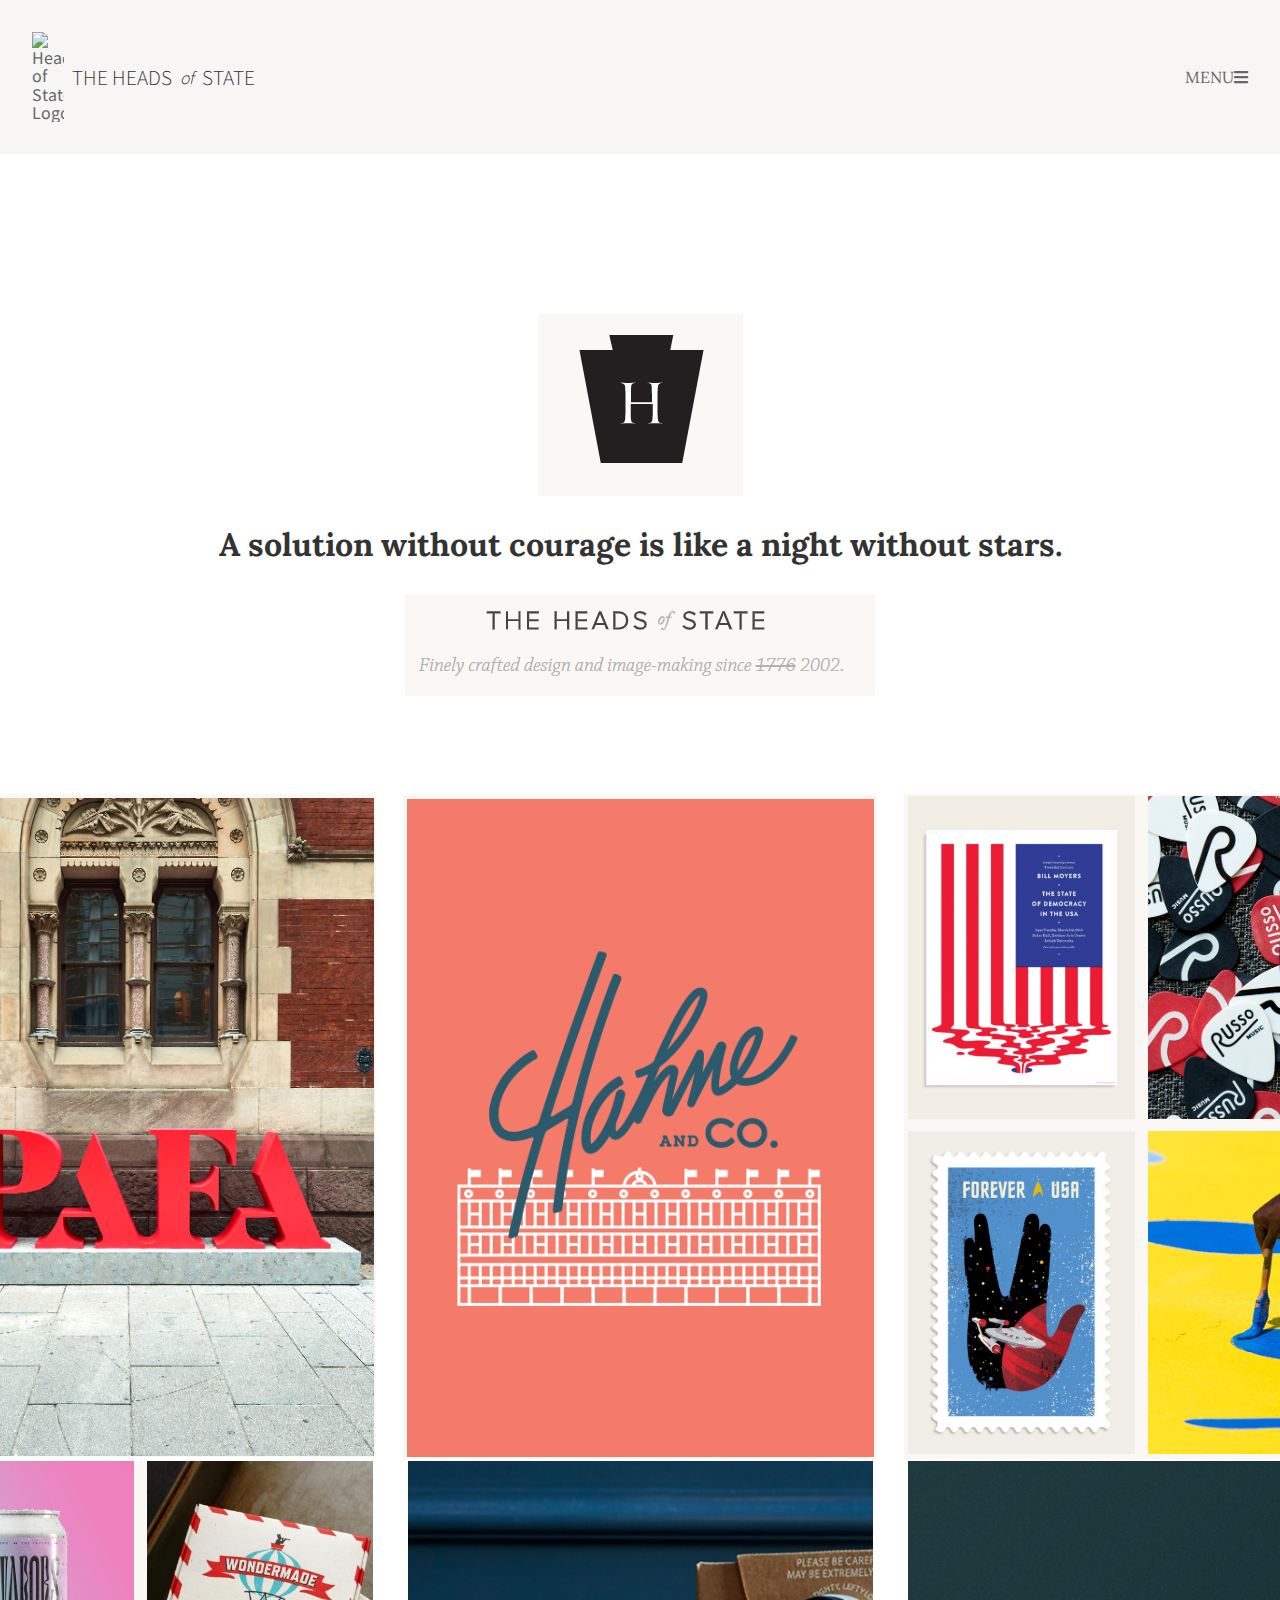
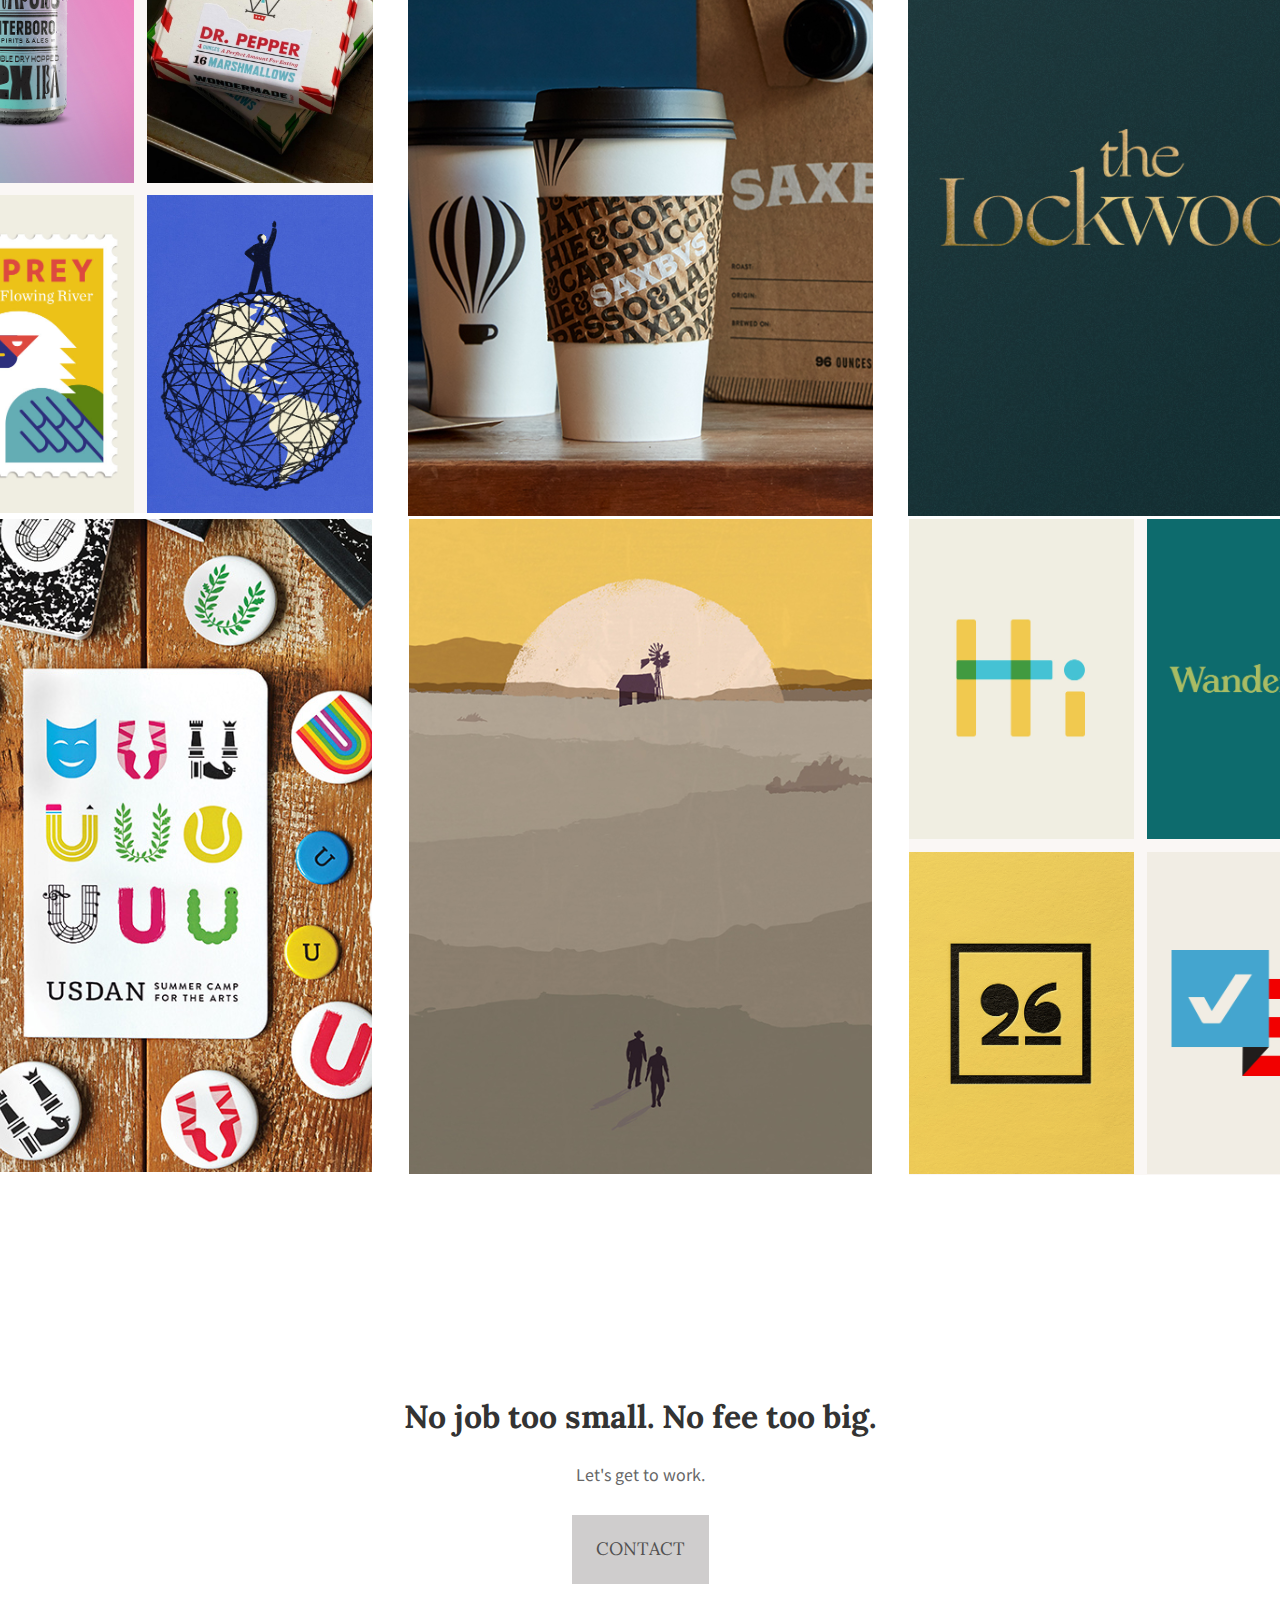
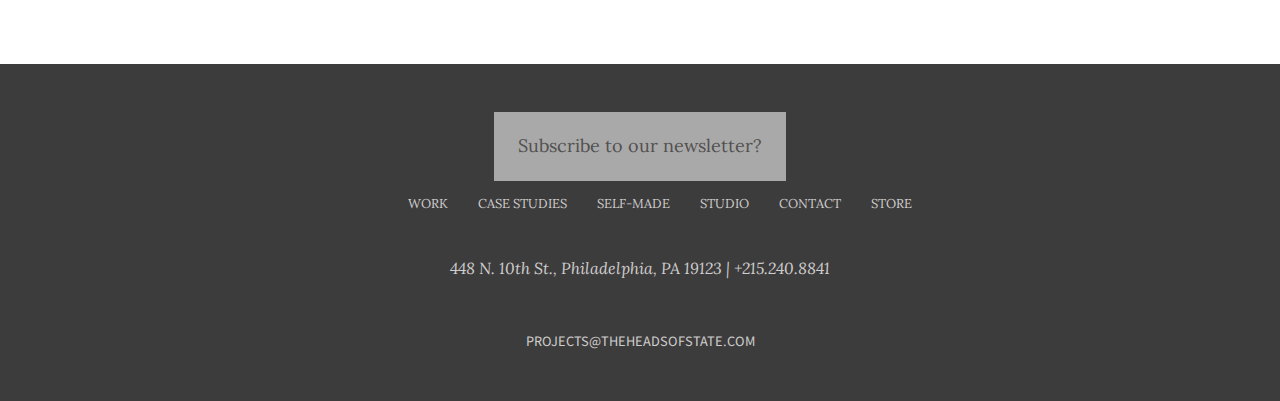
==== commit e613576f: "Header and Footer code clean-up" ====
--- a/index.html
+++ b/index.html
@@ -7,19 +7,23 @@
     <link href="https://fonts.googleapis.com/css?family=Lora%7CNoto+Sans+JP&display=swap" rel="stylesheet"> 
     <link href="https://fonts.googleapis.com/css?family=Lora|Noto+Sans+JP&display=swap" rel="stylesheet">   
     <link href="css/normalize.css" rel="stylesheet"/>
-    <link href="css/main.css" rel="stylesheet"/>
+    <link href="css/main_2.css" rel="stylesheet"/>
     <link href="fonts/css/all.min.css" rel="stylesheet"/>
   </head>
   <body>
       <div class="container">
-        <nav>
-            <img class="nav-logo" src="images/navkeystone.png" alt="keystone logo">
-           <div class="nav-icon">
-                   <p>MENU</p>
-                   <i class="fas fa-bars"></i>
-
-           </div>
-         </nav>
+        <header class="page-header">
+            <div class="page-header_logo-group"> 
+              <img class="logo-icon" 
+              src="http://theheadsofstate.com/wp-content/themes/hos/images/hos-keystone.svg" alt="Heads of State Logo">
+              <h1 class="page-header_site-name">The Heads <i>of</i>State</h1>
+            </div> 
+              <nav class="page-header_nav">
+              <p>MENU</p>
+              <i class="fas fa-bars"></i>
+              </nav>
+            </div>
+  </header>
         <header>
             <div class="card">
                     <img src="images/headofstatelogo.png" alt="head of state logo">
@@ -63,22 +67,22 @@
             <button>CONTACT</button>
             </div>
         </section>
-        <footer>
-            <nav class=" container-footer">
-                <div class="object1">
-                <button class="button_footer">Subscribe to our newsletter?</button>
-            </div>
-                <ul class="container-menu">
-                    <li class="object2">WORK</li>
-                    <li class="object3">CASE STUDIES</li>
-                    <li class="object4">SELF-MADE</li>
-                    <li class="object6">STUDIO</li>
-                    <li class="object7">CONTACT</li>
-                    <li class="object8">STORE</li>
-                </ul> 
-                <p class="object9">448 N. 10th St., Philadelphia, PA 19123 | +215.240.8841</p>
-                <p class="object10">PROJECTS@THEHEADSOFSTATE.COM</p>
-            </nav>
+        <footer class="page-footer">
+
+            <button class="button-wide">Subscribe to our newsletter?</button>
+            <div class="page-footer_container">
+            <nav class="page-footer-nav">
+            <ul class="page-footer-nav_list">
+                <li>WORK</li>
+                <li>CASE STUDIES</li>
+                <li>SELF-MADE</li>
+                <li>STUDIO</li>
+                <li>CONTACT</li>
+                <li>STORE</li>
+            </ul> 
+          </nav>
+            <p class="page-footer-contact"><i>448 N. 10th St., Philadelphia, PA 19123 | +215.240.8841</i></p>
+            <p class="page-footer-contact_email">PROJECTS@THEHEADSOFSTATE.COM</p>
         </footer>
     </body>
     </html>
--- a/css/main_2.css
+++ b/css/main_2.css
@@ -0,0 +1,160 @@
+html {
+    box-sizing: border-box;
+  }
+
+  *,
+  *:before,
+  *:after {
+    box-sizing: inherit;
+  }
+body{
+    font-family: 'Noto Sans JP', sans-serif;
+    color: rgb(103, 103, 103);
+}
+
+h1{
+    font-family: 'Lora', serif;
+    color: rgb(51, 51, 51);
+    padding: .5rem;
+}
+h2{
+    margin: 2rem;
+    color: rgb(51, 51, 51);
+    
+}
+.img{
+    display: block;
+}
+.container{
+    background: rgb(248, 246, 245);
+    max-width: 100%;
+    padding: 2rem;
+}
+
+ul{
+    list-style-type: none;
+    justify-items: center;
+    margin: 1rem;
+}
+
+/** page-header **/
+
+.logo-1{
+    float: left;
+    margin-right: 4rem; 
+}
+.page-header{
+    display: flex;
+    justify-content: space-between;
+    background-color:rgb(248, 246, 245);
+}
+.page-header_nav{
+    display: flex;
+    align-items: center;
+    text-transform: uppercase;
+    font-family: 'Lora', serif;
+}
+.page-header_logo-group{
+    display: flex;
+
+}
+.page-header_site-name{
+    font-family: 'Noto Sans JP', sans-serif;
+    font-size: 1.2rem;
+    font-weight: 200;
+    text-transform: uppercase;
+    margin:0;
+    display: flex;
+    align-items: center;
+}
+.page-header_site-name i {
+    text-transform: none;
+    font-size: 1rem;
+    margin: 0.5rem;
+
+}
+.logo-icon{
+    width: 2rem;
+
+/** components **/    
+}
+.component-card{
+    margin: 2rem;
+    background: lightgrey;
+    padding: 4rem;
+}
+
+/** projects **/
+.card{
+    margin: 8rem;
+    margin-bottom: 2rem;
+    padding: 2rem;
+    display: block;
+    text-align: center;
+    justify-content: center;
+}
+.card-projects{
+    display:grid;
+    grid-template-columns: 500px 500px 500px;
+    margin-top: 2rem;
+    margin-left: auto;
+    margin-right: auto;
+    justify-content: center;
+}
+
+
+/** buttons **/
+
+button{
+    font-family: 'Lora', serif;
+    font-size: 18px;
+    color: rgb(82, 81, 81);
+    border: 0;
+    text-align: center;
+    background: rgb(207, 205, 205);
+    padding: 1.5rem;
+    margin: 1rem auto
+}
+.button-wide{
+display: block;
+max-width: 66%;
+margin: 1rem auto;
+background: rgb(170, 169, 169);
+}
+
+/** page-footer **/
+.page-footer{
+    background-color: rgb(61, 60, 60);
+    padding: 2rem;
+}
+.page-footer_container{
+    max-width: 36rem;
+    margin: auto;
+    text-align: center;
+}
+.page-footer-nav{
+    max-width: 36rem;
+    margin: auto;
+}
+.page-footer-nav_list{
+    display: flex;
+    justify-content:space-between;
+    font-size: 0.8rem;
+    text-transform: uppercase;
+    font-family: 'Lora', serif;
+    color: rgb(207, 205, 205);
+}
+.page-footer-contact{
+    font-family: 'Lora', serif;
+    color: rgb(207, 205, 205);
+    padding: 2rem;
+}
+.page-footer-contact_email{
+    font-family: 'Noto Sans JP', sans-serif;
+    font-size:0.8rem ;
+    color: rgb(207, 205, 205);
+    padding: 0.5rem;
+}
+
+
+
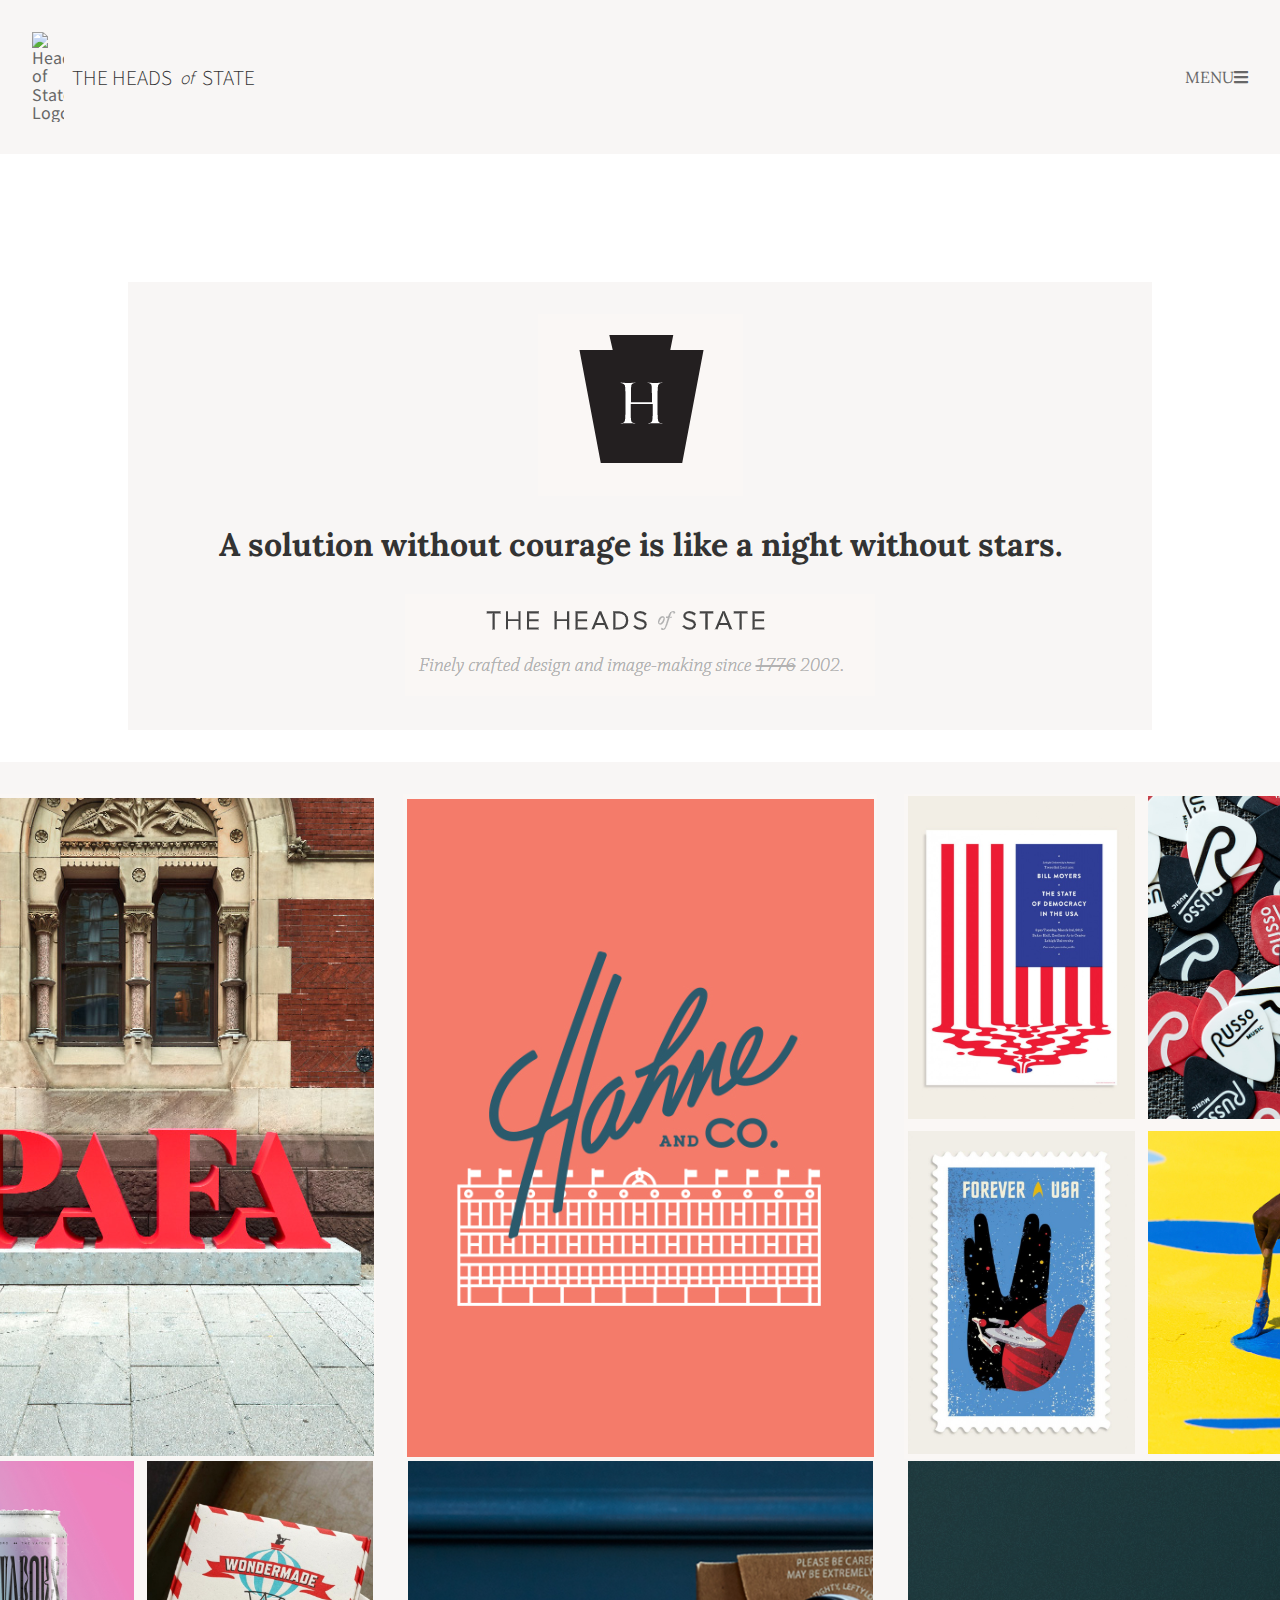
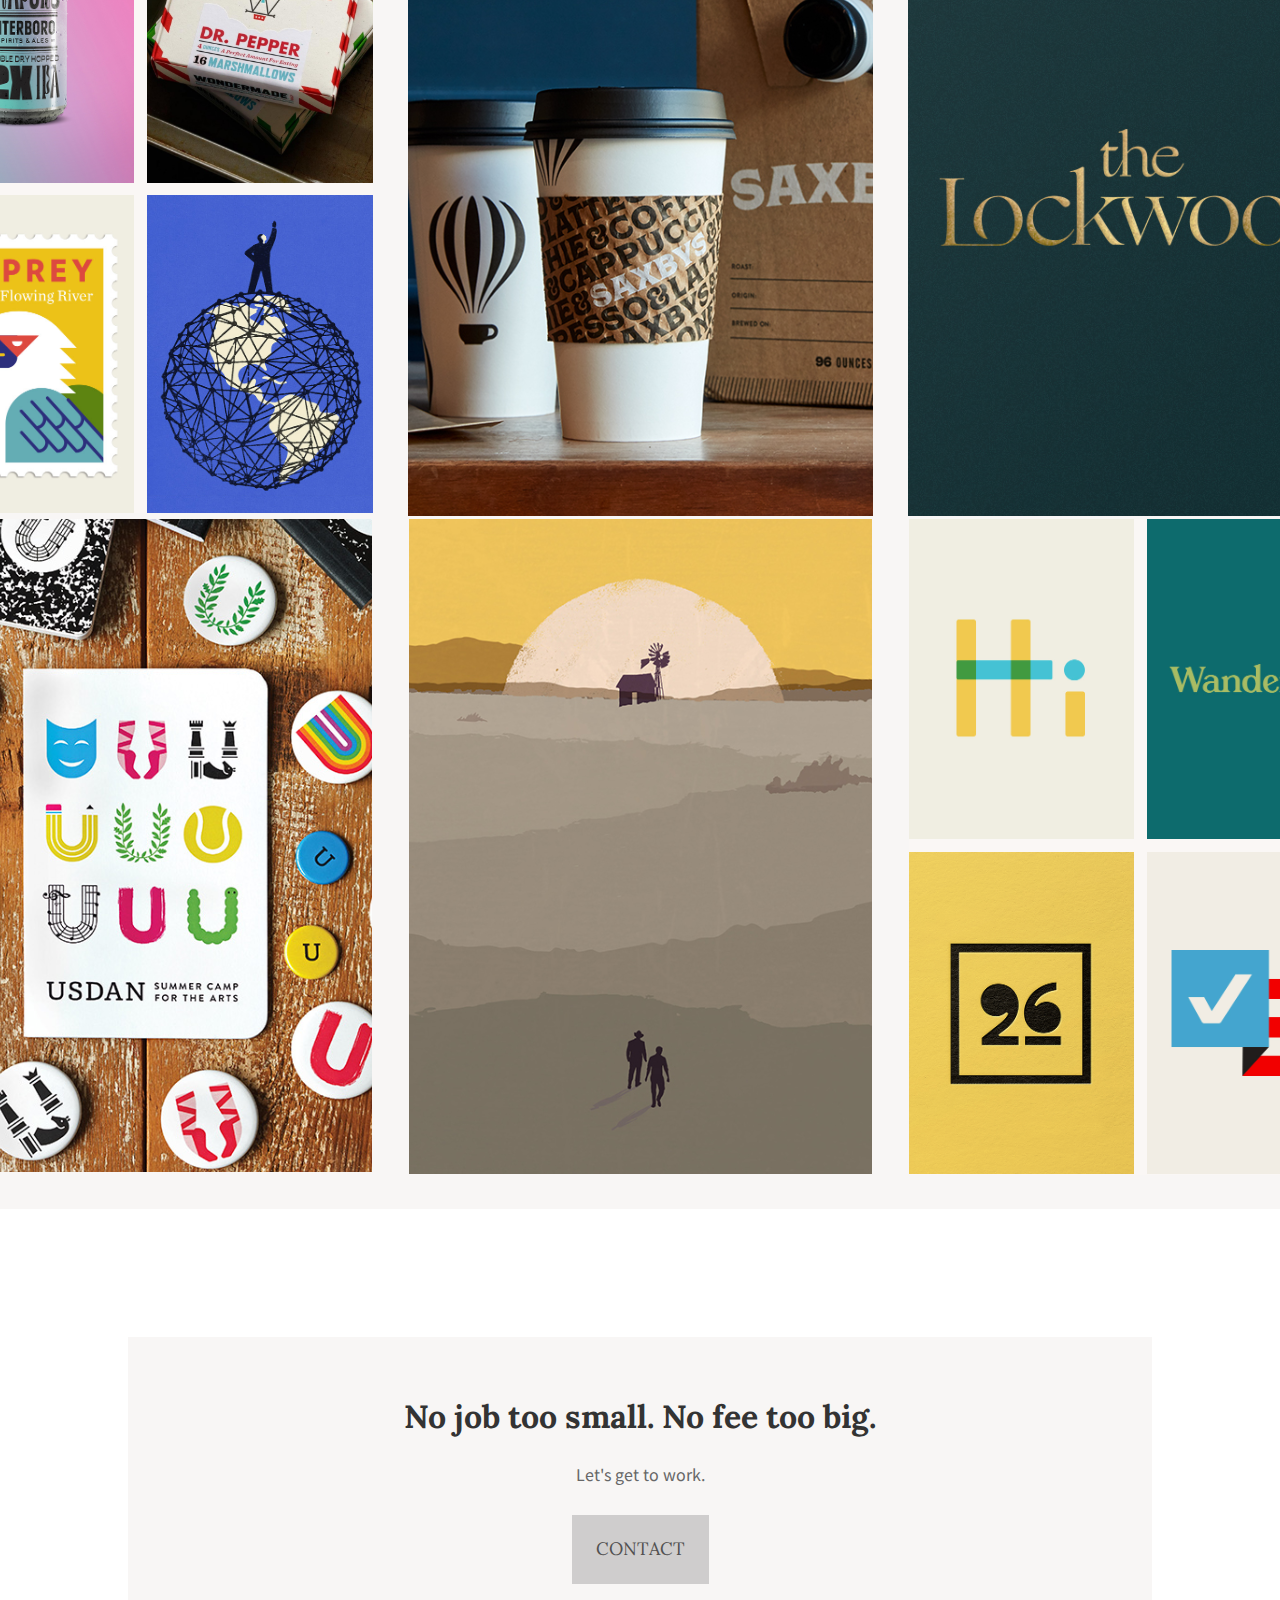
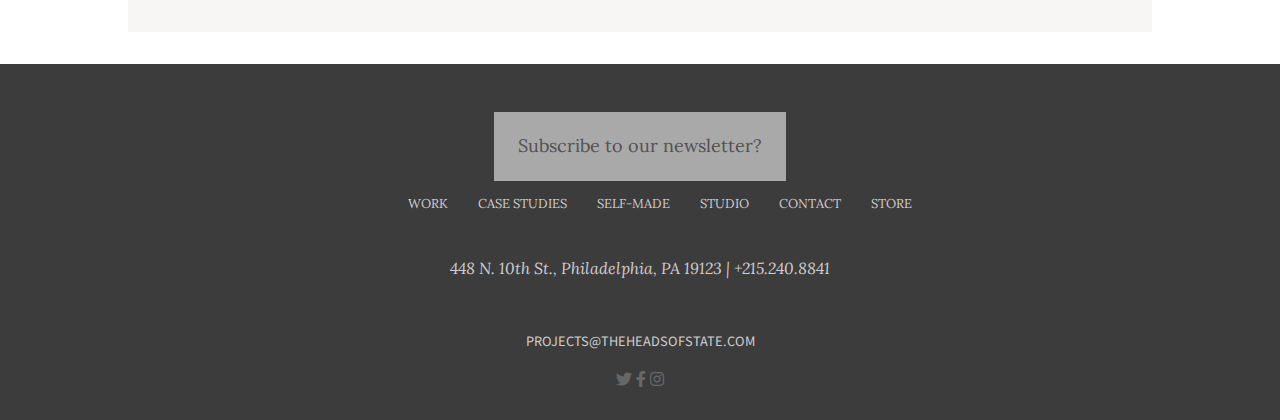
==== commit 3e9d8fd1: "Social Media Icons Added to Footer" ====
--- a/index.html
+++ b/index.html
@@ -83,6 +83,9 @@
           </nav>
             <p class="page-footer-contact"><i>448 N. 10th St., Philadelphia, PA 19123 | +215.240.8841</i></p>
             <p class="page-footer-contact_email">PROJECTS@THEHEADSOFSTATE.COM</p>
+            <i class="fab fa-twitter"></i>
+            <i class="fab fa-facebook-f"></i>
+            <i class="fab fa-instagram"></i>
         </footer>
     </body>
     </html>
--- a/css/main_2.css
+++ b/css/main_2.css
@@ -92,6 +92,7 @@
     display: block;
     text-align: center;
     justify-content: center;
+    background: rgb(248, 246, 245);
 }
 .card-projects{
     display:grid;
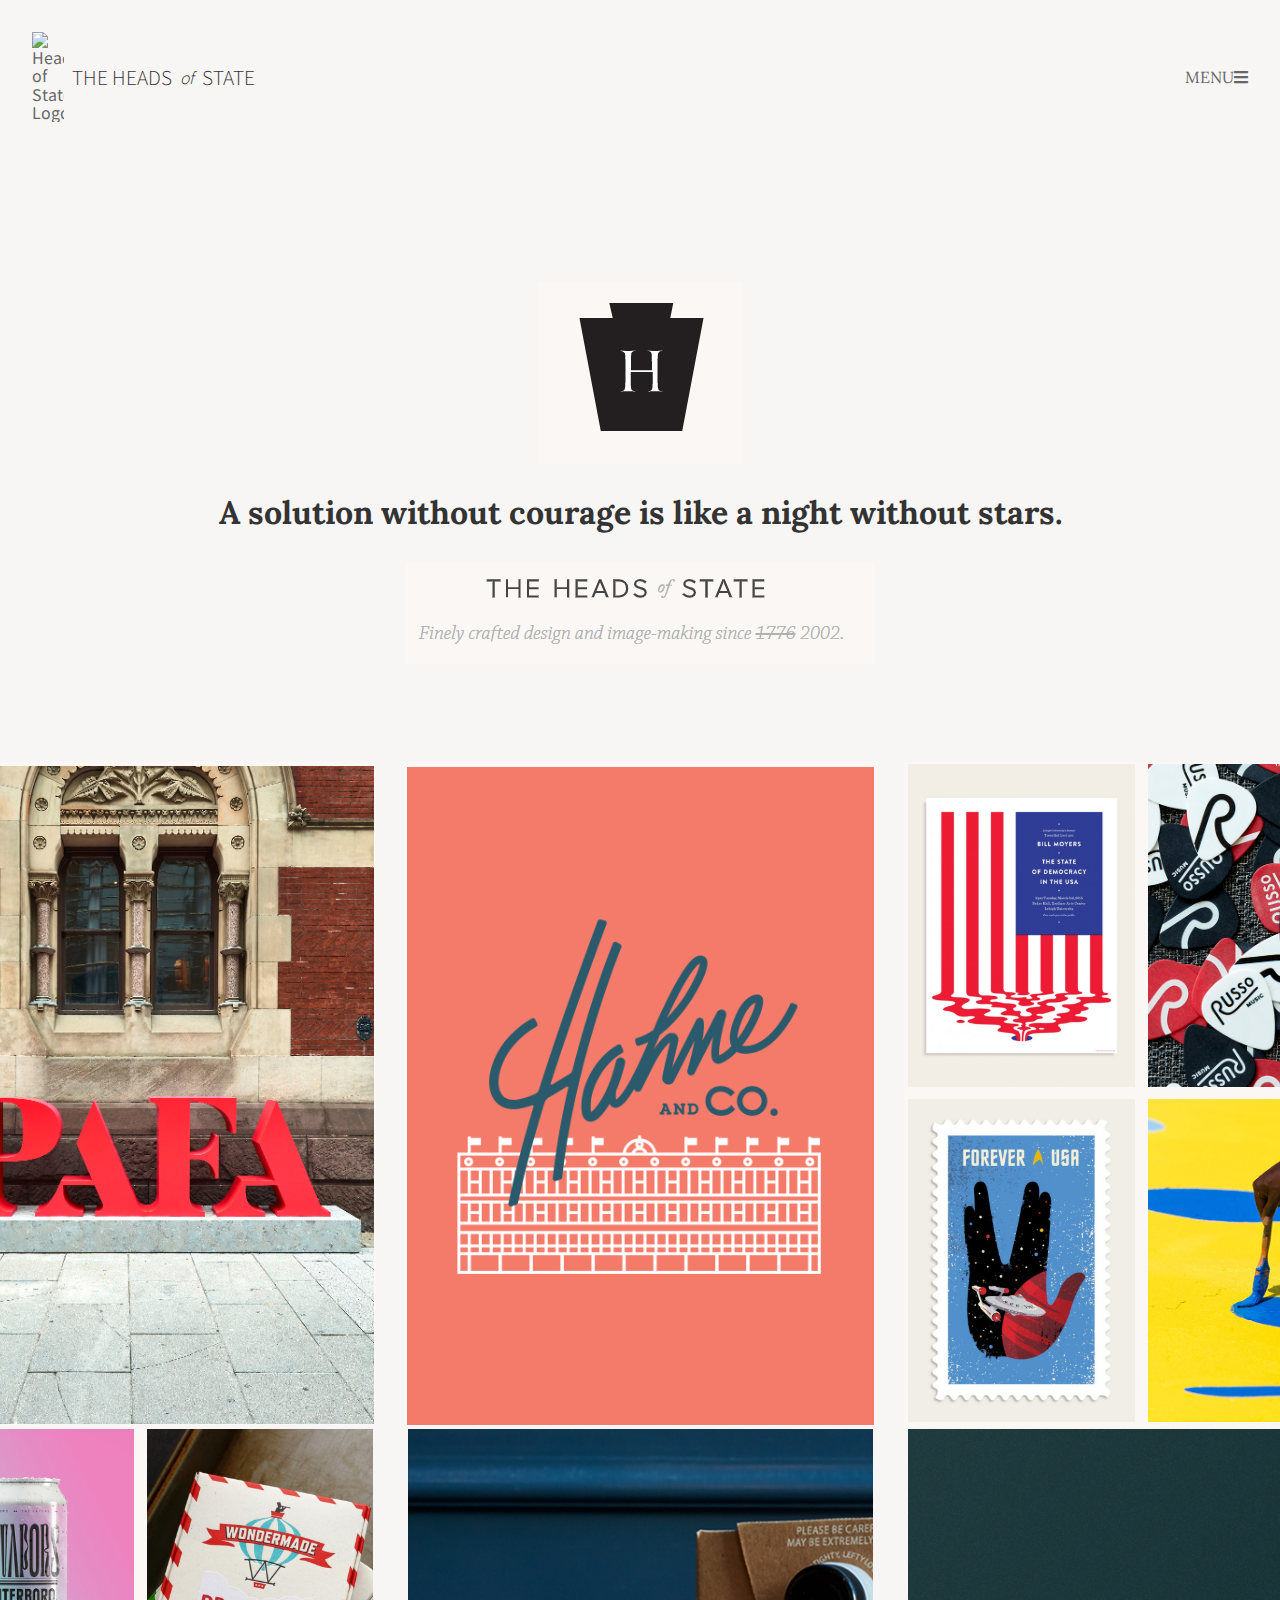
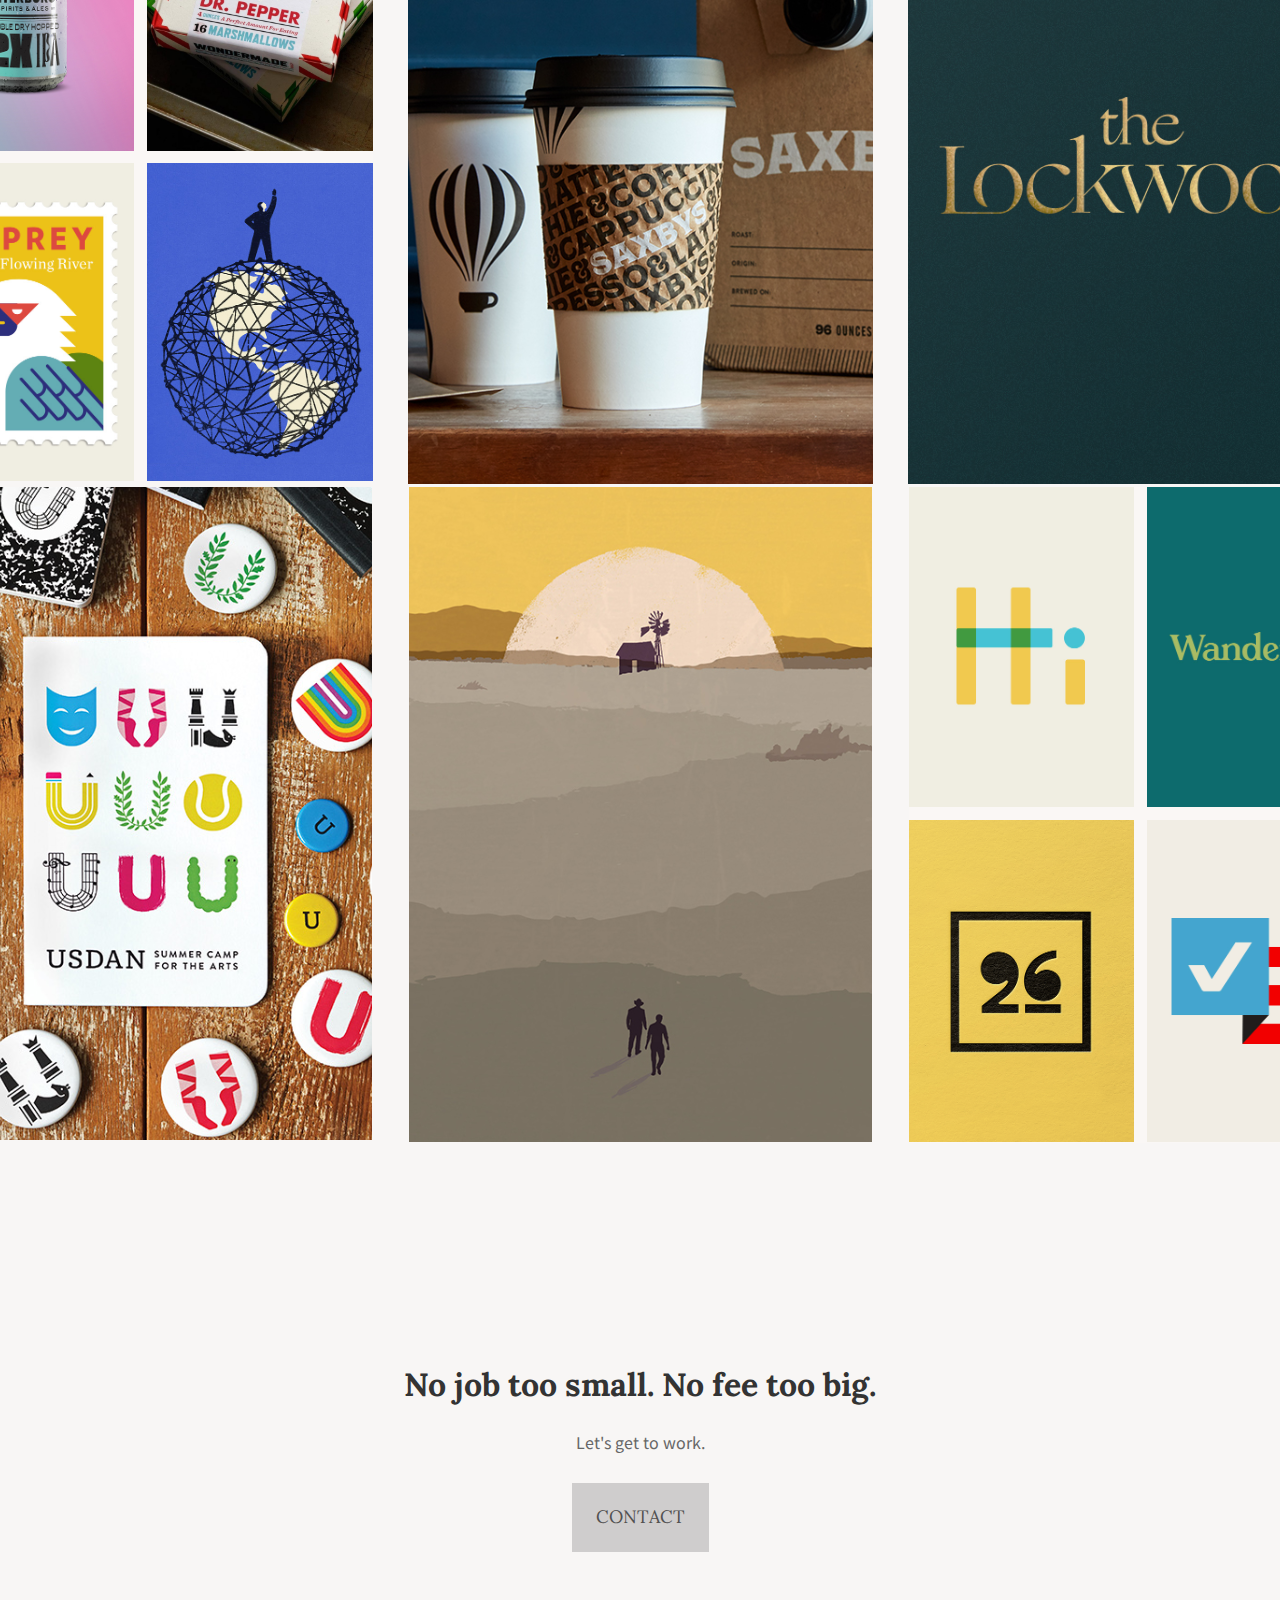
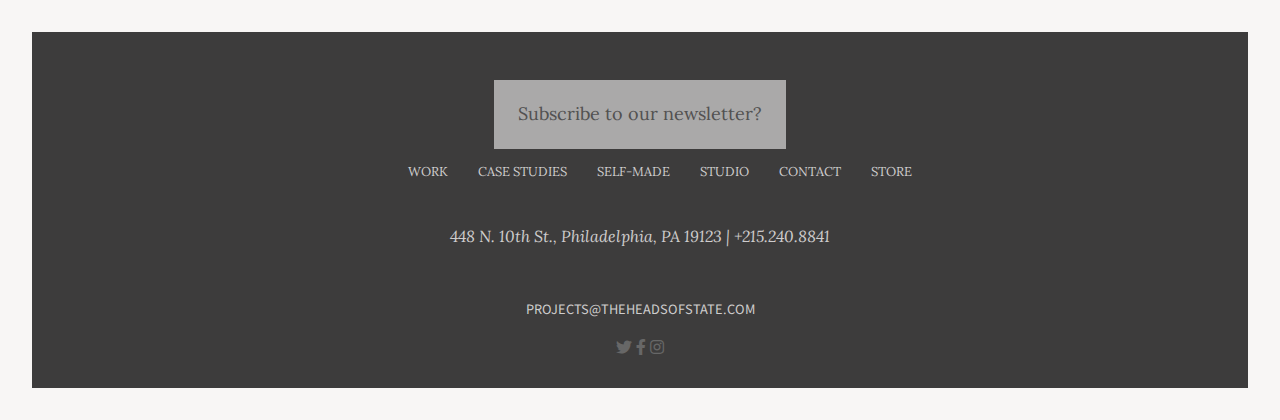
==== commit 283a8980: "container background color add" ====
--- a/index.html
+++ b/index.html
@@ -22,7 +22,6 @@
               <p>MENU</p>
               <i class="fas fa-bars"></i>
               </nav>
-            </div>
   </header>
         <header>
             <div class="card">
@@ -87,6 +86,7 @@
             <i class="fab fa-facebook-f"></i>
             <i class="fab fa-instagram"></i>
         </footer>
+        </div>
     </body>
     </html>
             
--- a/css/main_2.css
+++ b/css/main_2.css
@@ -92,7 +92,7 @@
     display: block;
     text-align: center;
     justify-content: center;
-    background: rgb(248, 246, 245);
+
 }
 .card-projects{
     display:grid;
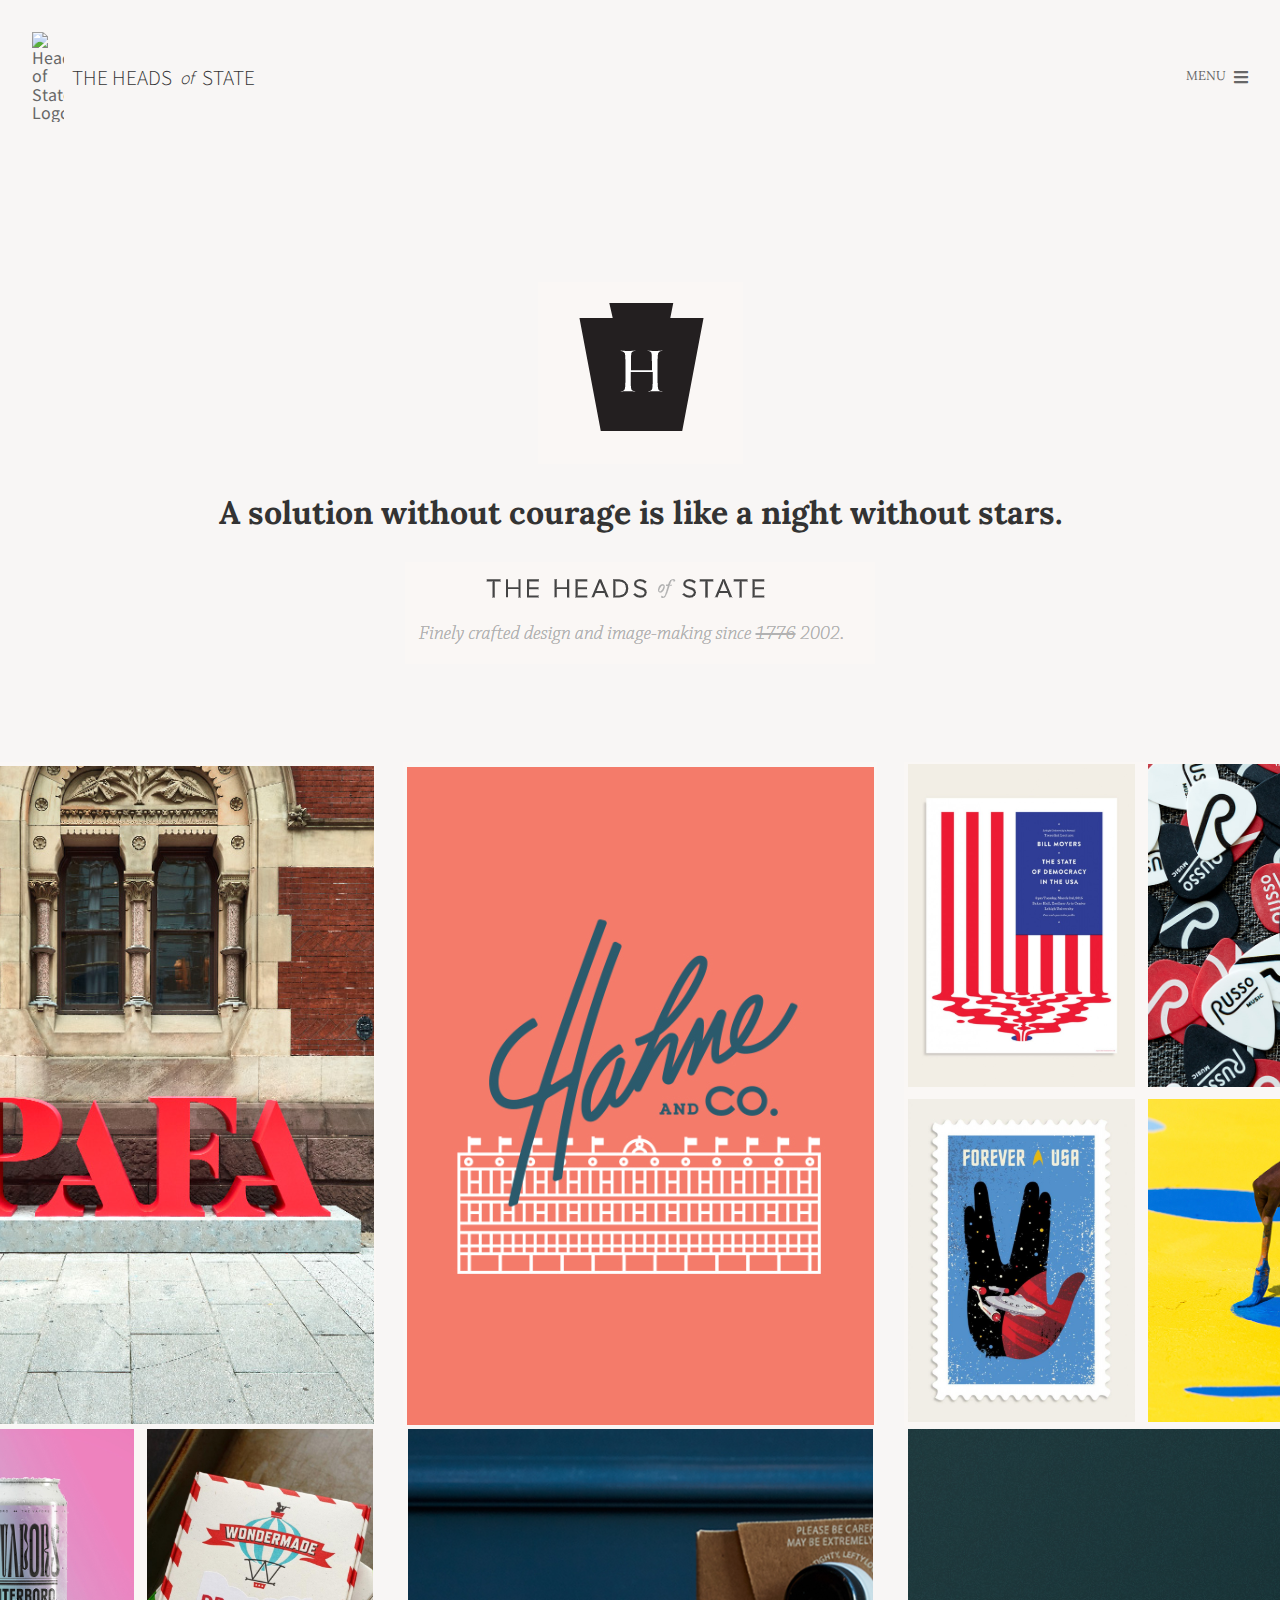
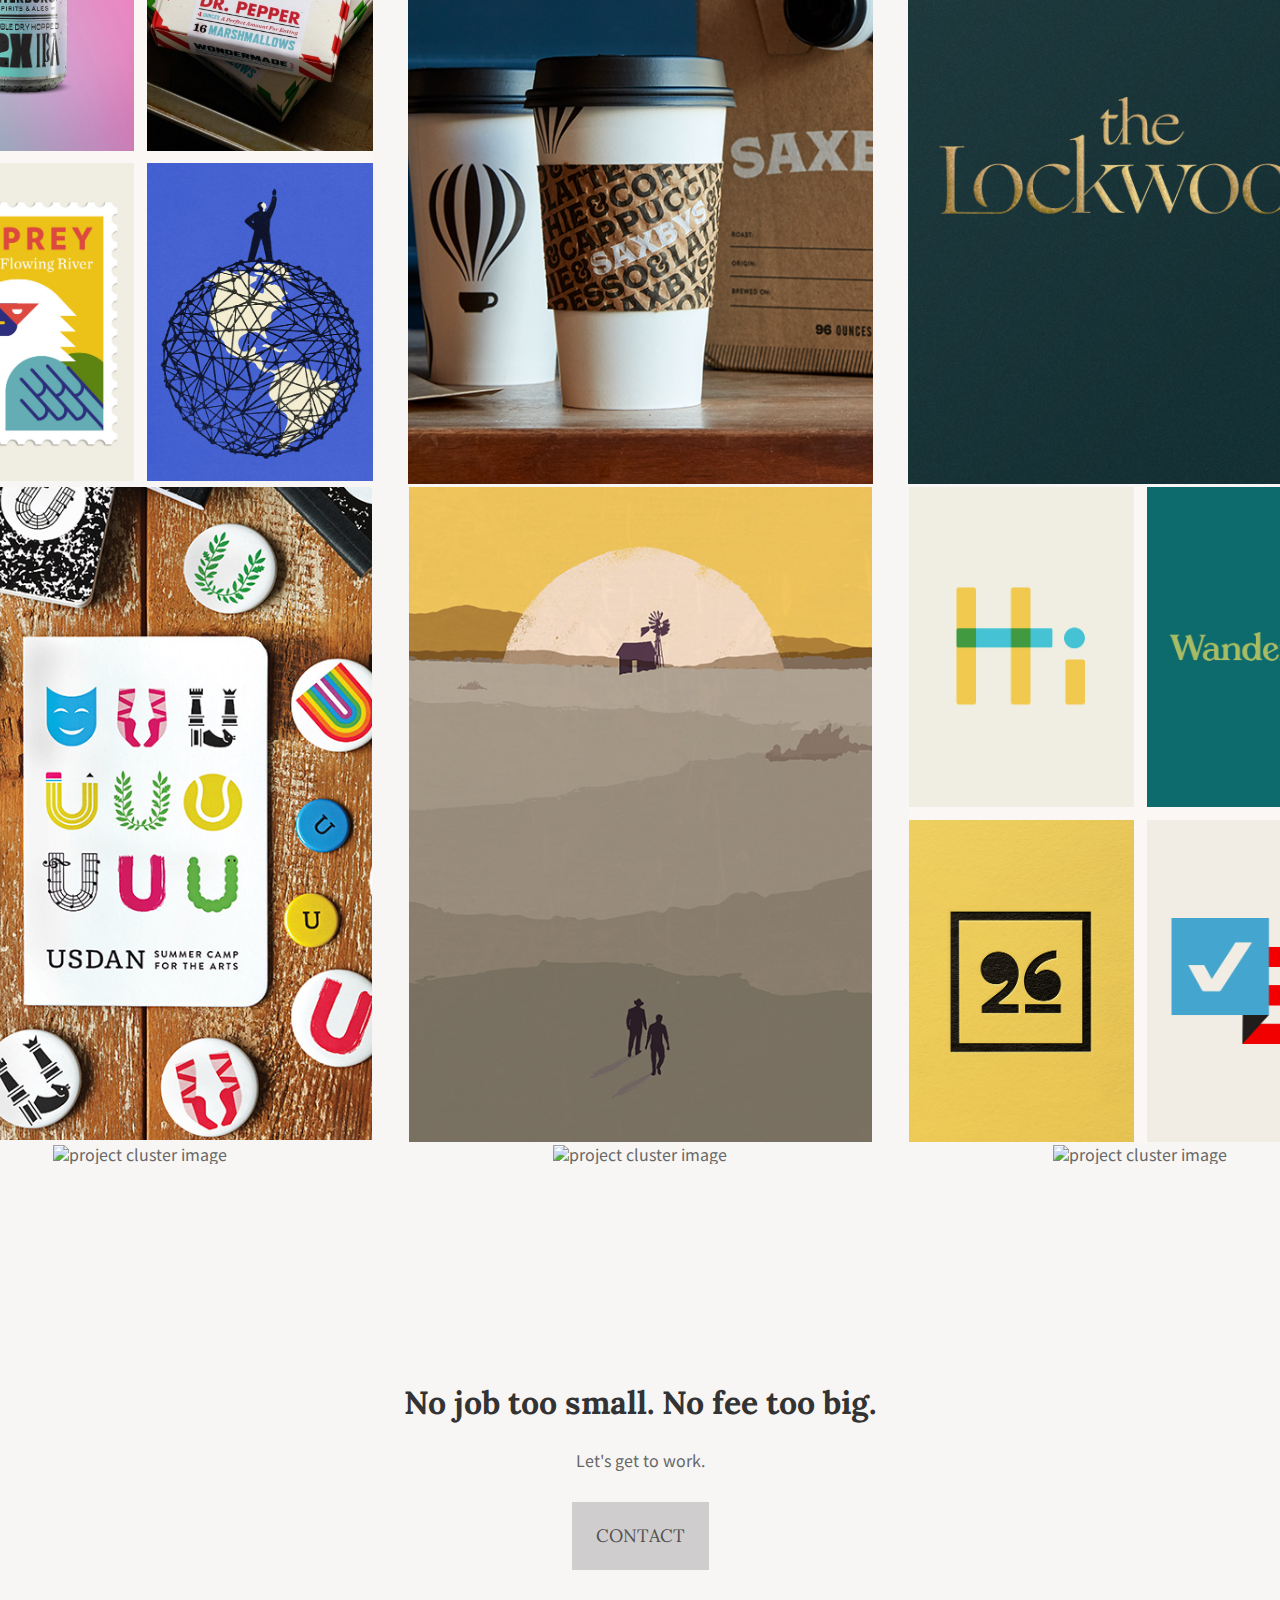
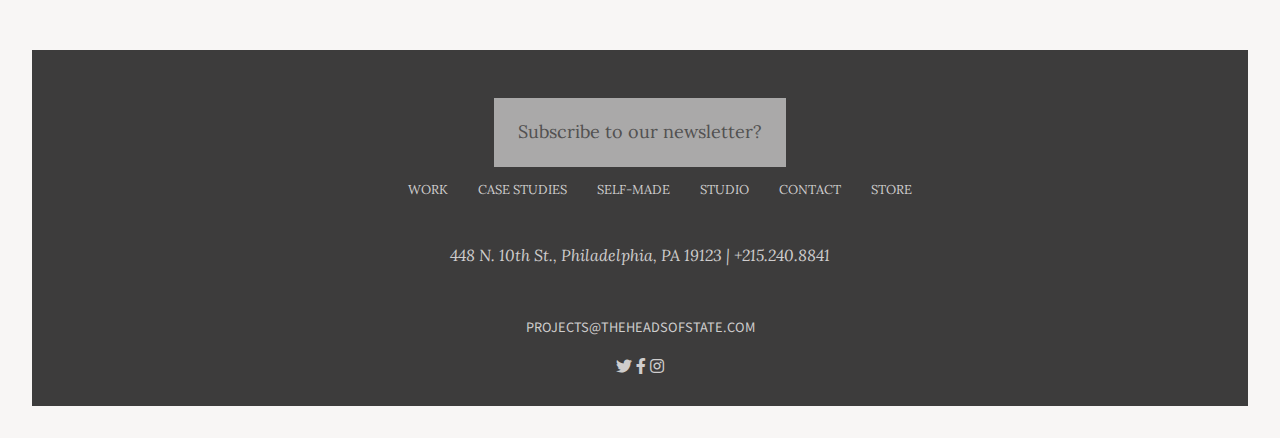
==== commit 25979d83: "Fix to header menu option spacing" ====
--- a/index.html
+++ b/index.html
@@ -19,7 +19,7 @@
               <h1 class="page-header_site-name">The Heads <i>of</i>State</h1>
             </div> 
               <nav class="page-header_nav">
-              <p>MENU</p>
+              <p class="page-header_menu">MENU</p>
               <i class="fas fa-bars"></i>
               </nav>
   </header>
@@ -58,6 +58,15 @@
             <div class="item item9">
                 <img src="images/item9.png" alt="project cluster image">
             </div>
+            <div class="item item10">
+                <img src="images/item10.png" alt="project cluster image">
+            </div>
+            <div class="item item11">
+                <img src="images/item11.png" alt="project cluster image">
+            </div>
+            <div class="item item12">
+                <img src="images/item12.png" alt="project cluster image">
+            </div>
         </section>
         <section>
             <div class="card">
--- a/css/main_2.css
+++ b/css/main_2.css
@@ -71,13 +71,17 @@
     text-transform: none;
     font-size: 1rem;
     margin: 0.5rem;
-
+}
+.page-header_menu{
+    margin-right: 0.5rem;
+    font-size: 0.8rem;
 }
 .logo-icon{
     width: 2rem;
+}    
 
 /** components **/    
-}
+
 .component-card{
     margin: 2rem;
     background: lightgrey;
@@ -101,6 +105,7 @@
     margin-left: auto;
     margin-right: auto;
     justify-content: center;
+    max-width: 30%;
 }
 
 
@@ -132,6 +137,7 @@
     max-width: 36rem;
     margin: auto;
     text-align: center;
+    color:rgb(207, 205, 205);
 }
 .page-footer-nav{
     max-width: 36rem;
@@ -143,17 +149,15 @@
     font-size: 0.8rem;
     text-transform: uppercase;
     font-family: 'Lora', serif;
-    color: rgb(207, 205, 205);
+    
 }
 .page-footer-contact{
     font-family: 'Lora', serif;
-    color: rgb(207, 205, 205);
     padding: 2rem;
 }
 .page-footer-contact_email{
     font-family: 'Noto Sans JP', sans-serif;
     font-size:0.8rem ;
-    color: rgb(207, 205, 205);
     padding: 0.5rem;
 }
 
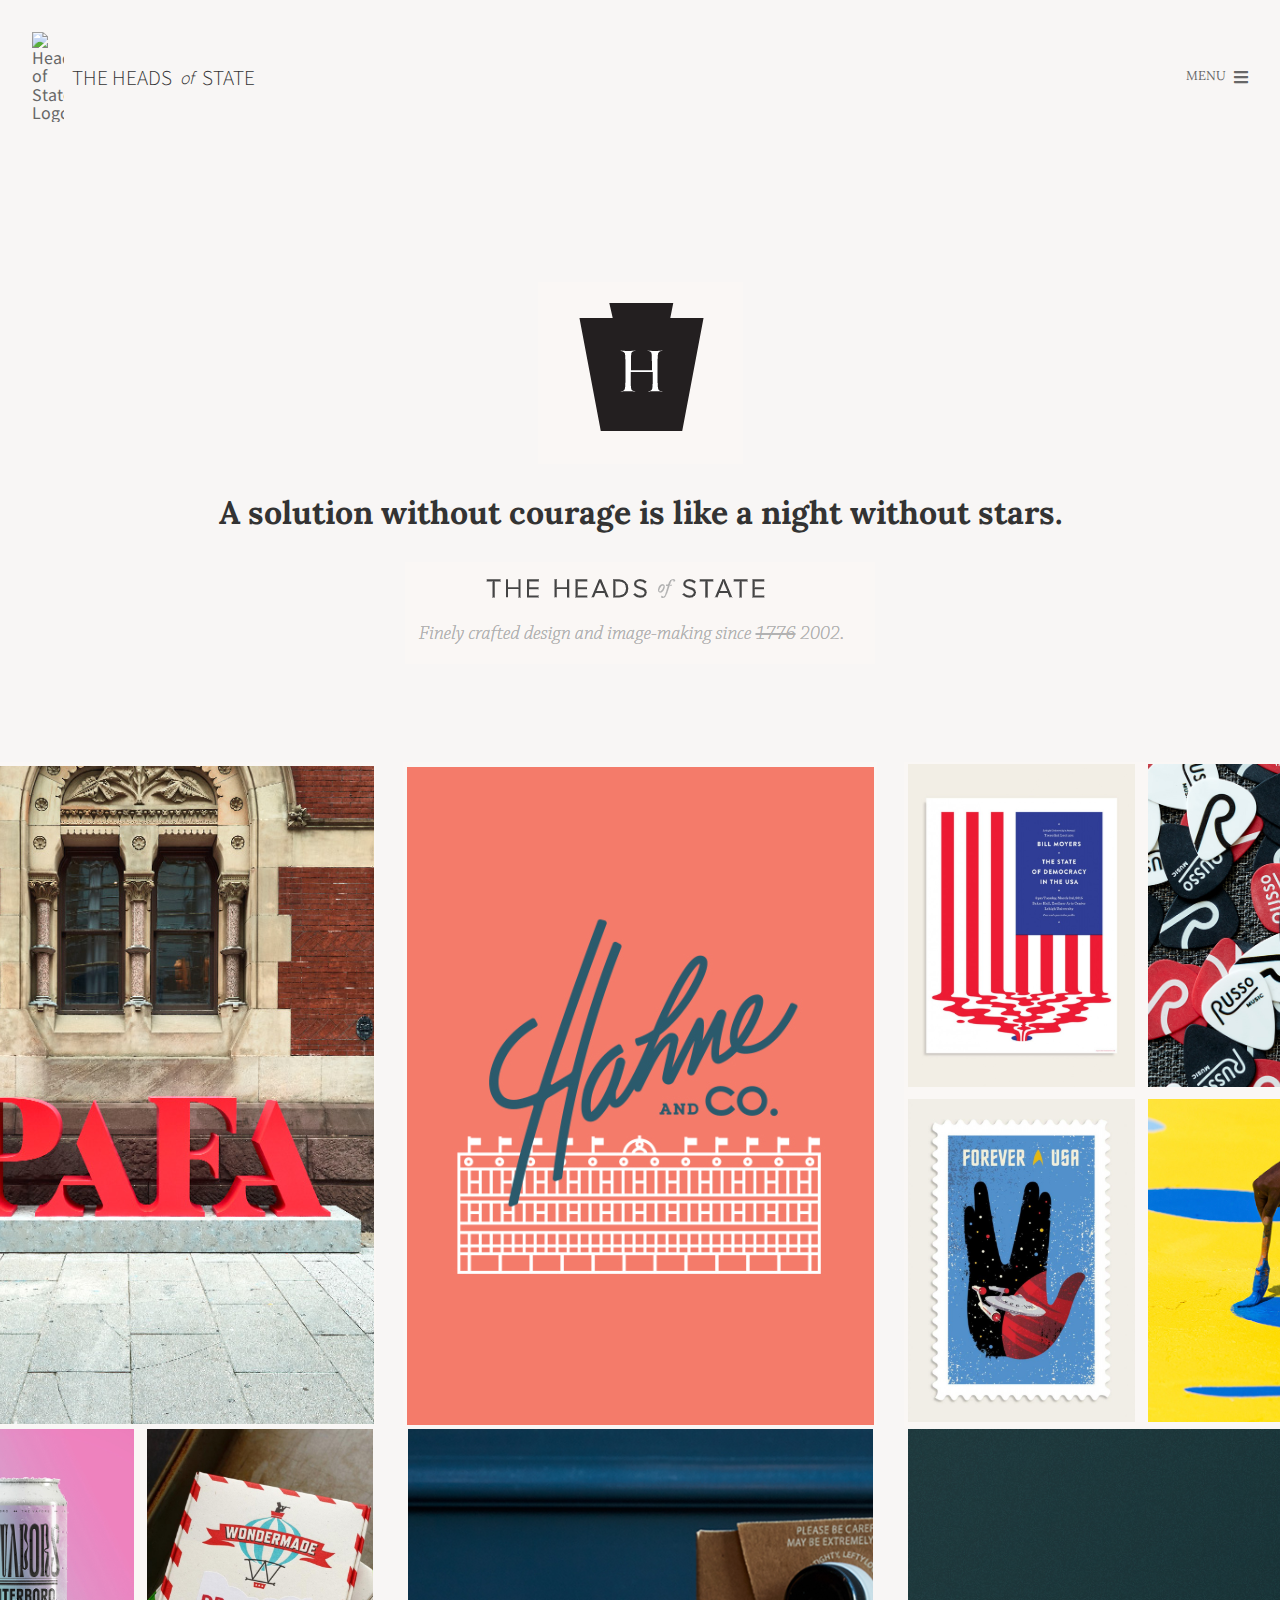
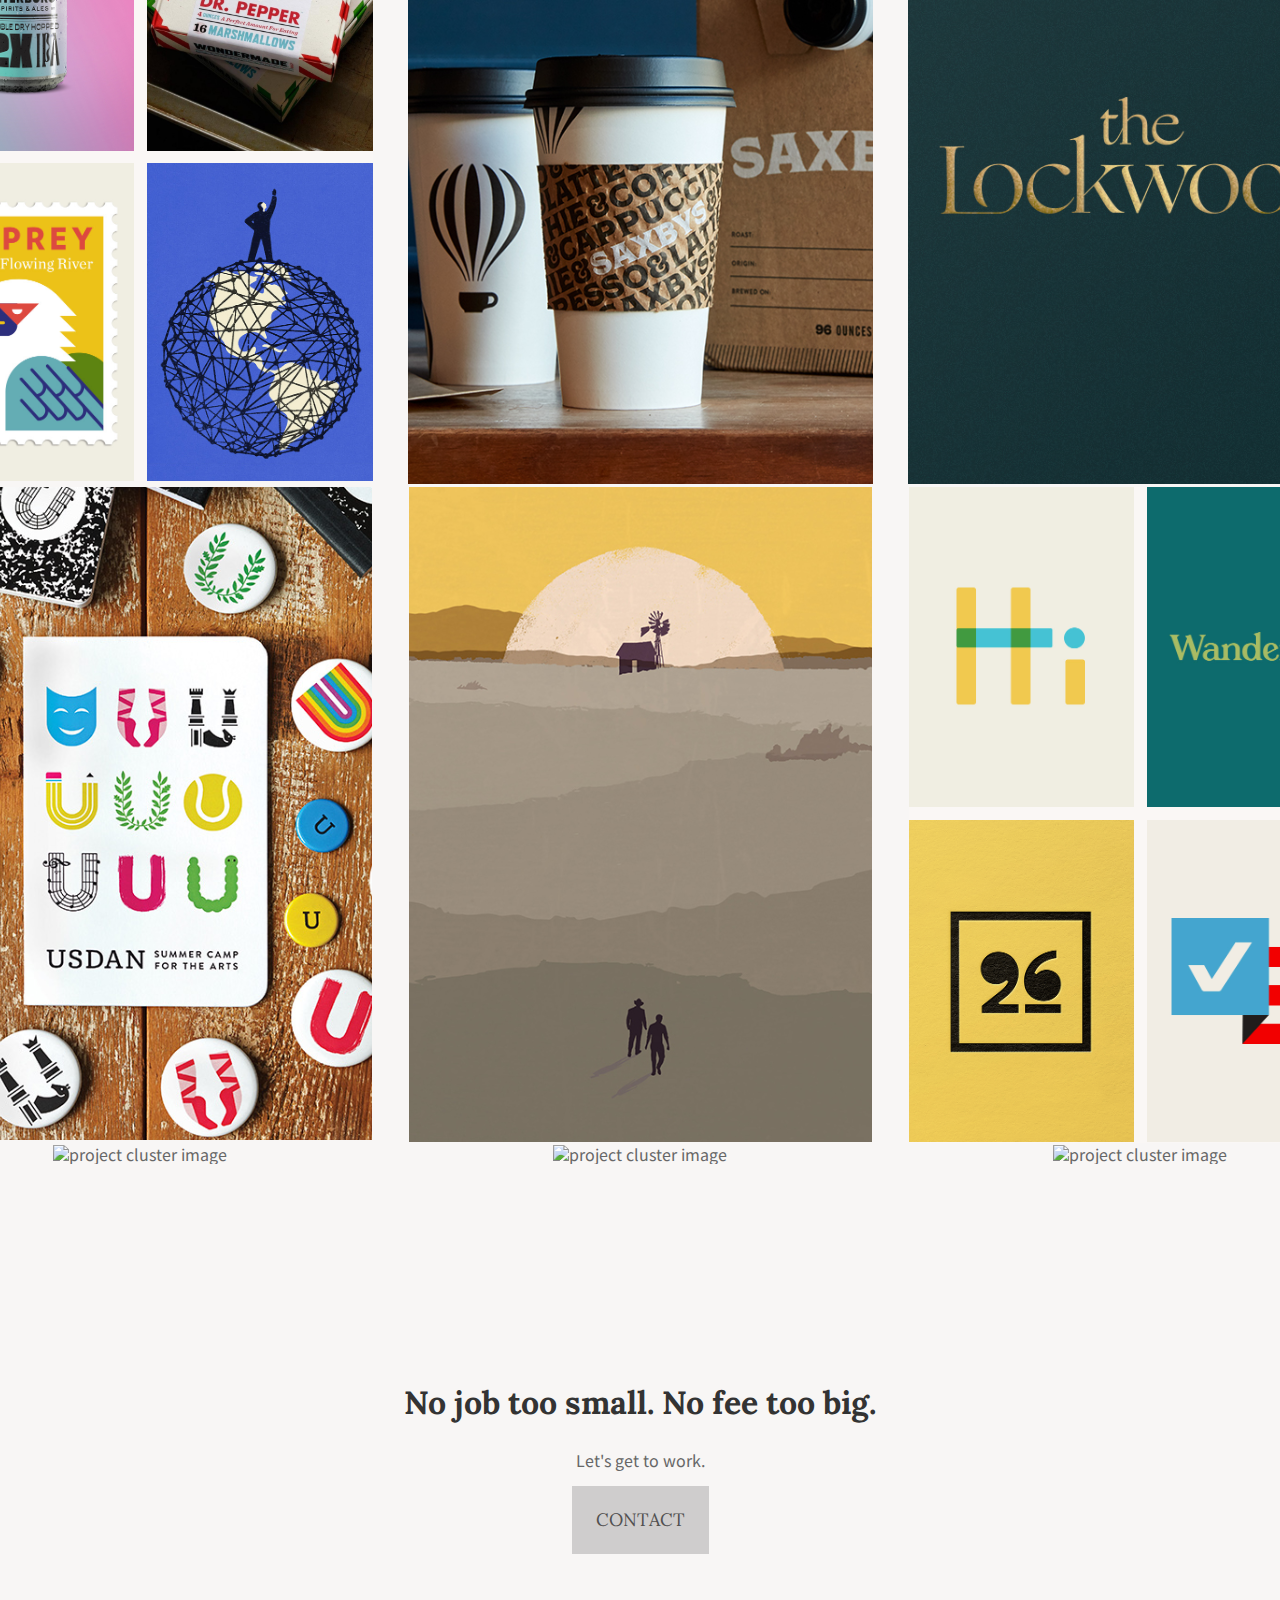
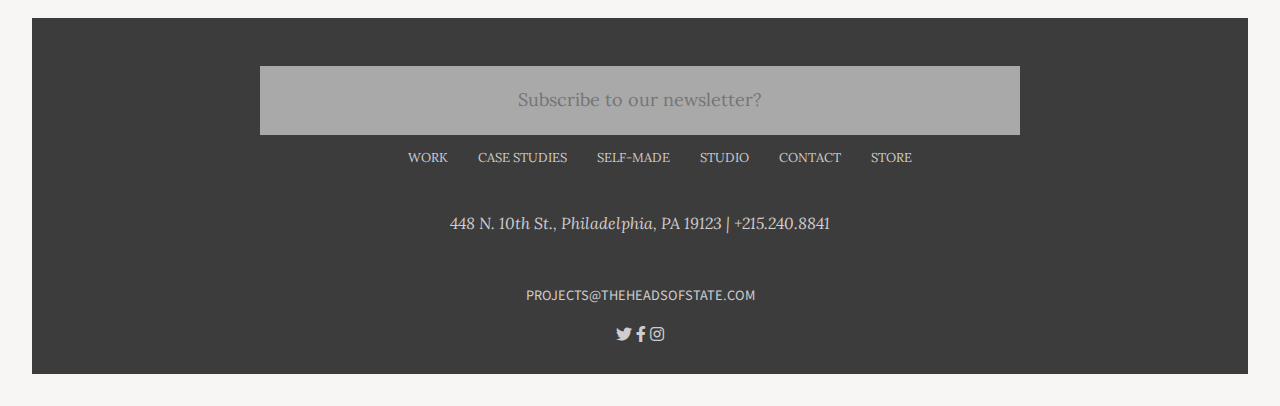
==== commit 12e2be3a: "Resolved Footer Input issues" ====
--- a/index.html
+++ b/index.html
@@ -76,8 +76,11 @@
             </div>
         </section>
         <footer class="page-footer">
-
-            <button class="button-wide">Subscribe to our newsletter?</button>
+            <input 
+            class="input-wide"
+            type="email"
+            placeholder="Subscribe to our newsletter?"
+            />
             <div class="page-footer_container">
             <nav class="page-footer-nav">
             <ul class="page-footer-nav_list">
--- a/css/main_2.css
+++ b/css/main_2.css
@@ -111,7 +111,7 @@
 
 /** buttons **/
 
-button{
+button, input{
     font-family: 'Lora', serif;
     font-size: 18px;
     color: rgb(82, 81, 81);
@@ -119,13 +119,18 @@
     text-align: center;
     background: rgb(207, 205, 205);
     padding: 1.5rem;
-    margin: 1rem auto
+
 }
-.button-wide{
+.input-wide{
 display: block;
-max-width: 66%;
+width: 66%;
 margin: 1rem auto;
 background: rgb(170, 169, 169);
+}
+
+input:focus{
+    background: white;
+    color: black;
 }
 
 /** page-footer **/
